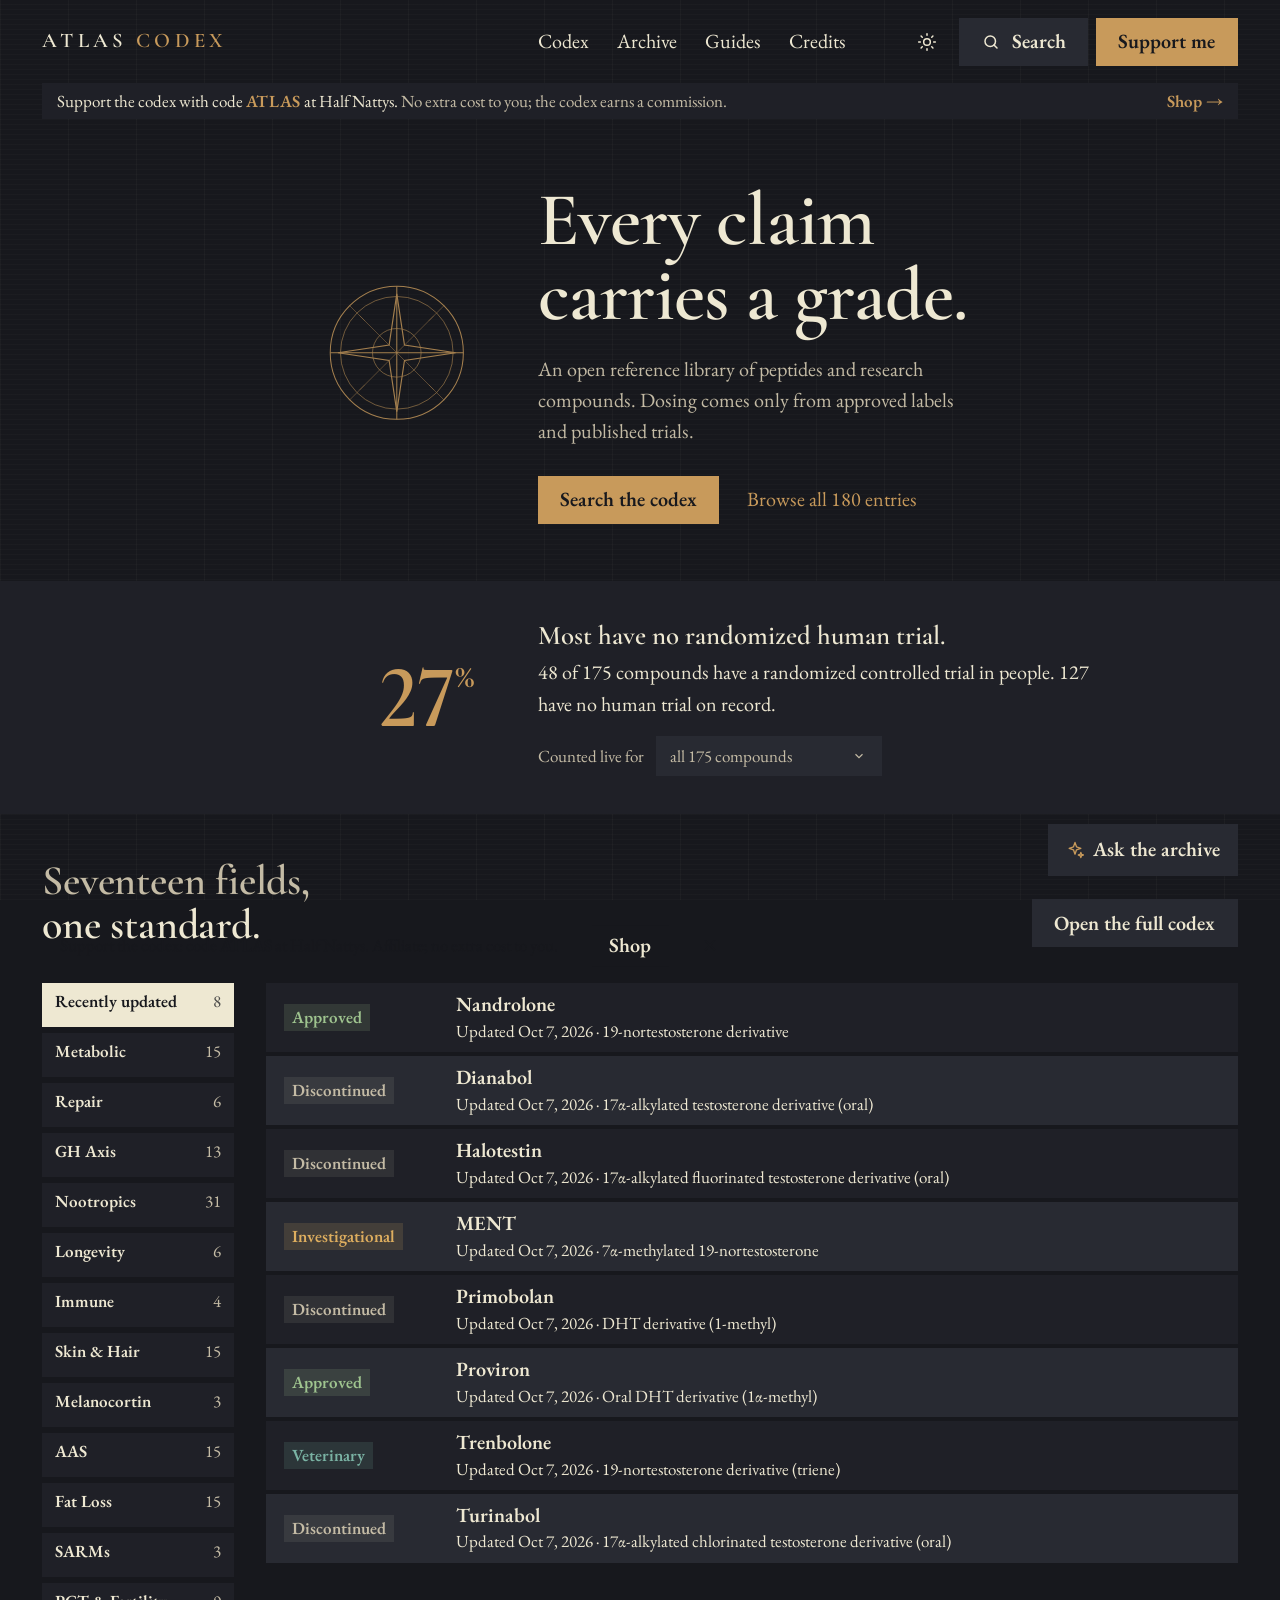
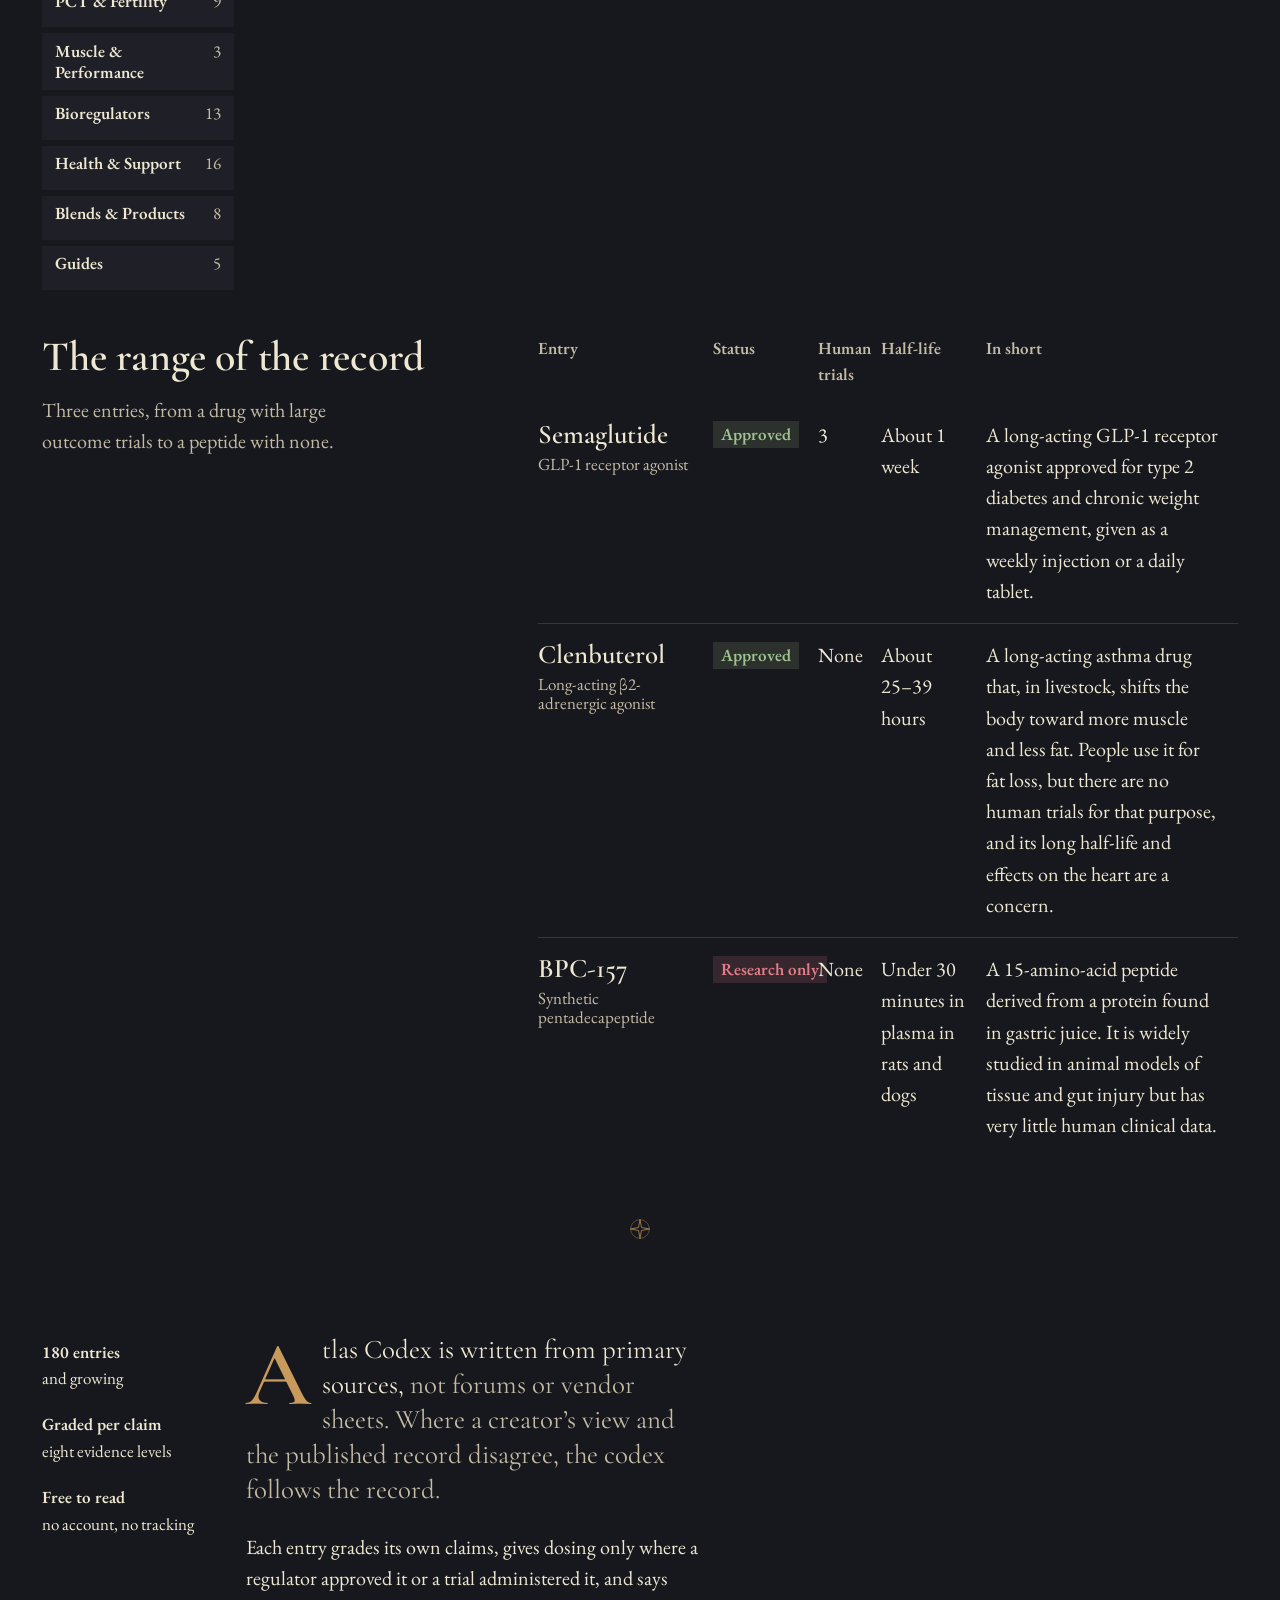
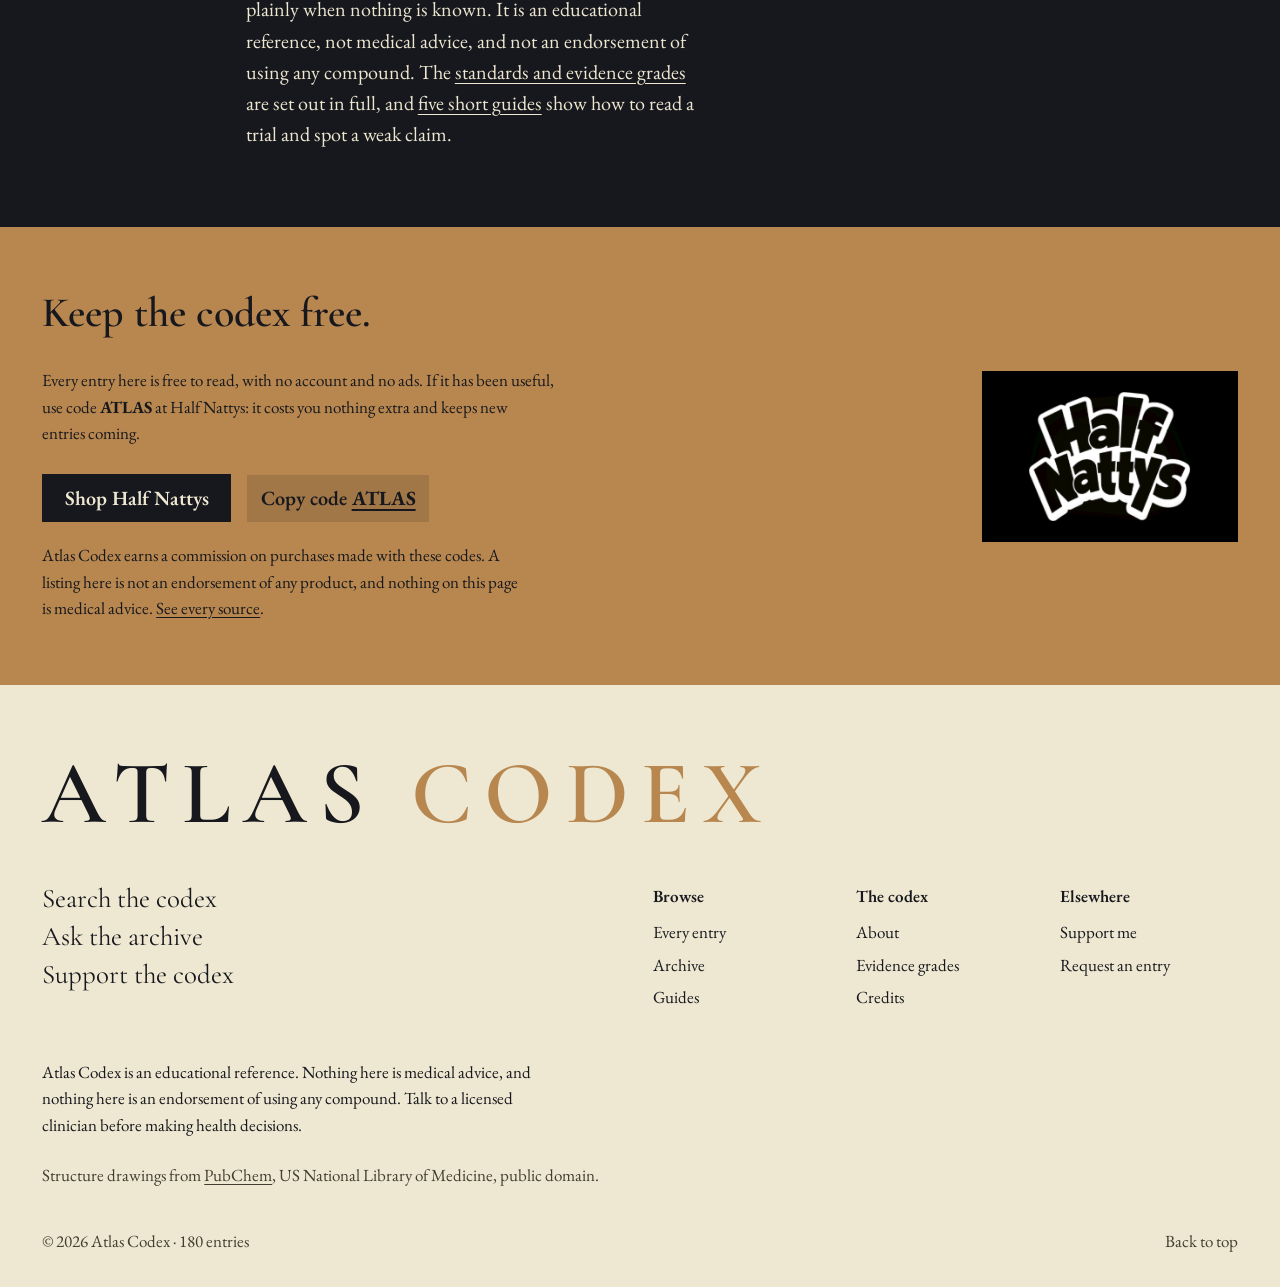
==== index.html @ 0e889ce2 "Lead readers to the affiliate source on every page; tidy the home top - Rising support bar on every " ====
<!doctype html>
<html lang="en" data-theme="dark">
<head>
  <meta charset="utf-8">
  <meta name="viewport" content="width=device-width, initial-scale=1">
  <title>Atlas Codex</title>
  <meta name="description" content="Atlas Codex: an open reference library of peptides and research compounds, every claim graded by its evidence.">
  <link rel="icon" href="favicon.svg" type="image/svg+xml">
  <script>document.documentElement.classList.add('js')</script>
  <link rel="preconnect" href="https://fonts.googleapis.com">
  <link rel="preconnect" href="https://fonts.gstatic.com" crossorigin>
  <link href="https://fonts.googleapis.com/css2?family=Cormorant+Garamond:wght@500;600;700&family=EB+Garamond:ital,wght@0,400;0,500;0,600;1,400&display=swap" rel="stylesheet">
  <link rel="stylesheet" href="css/style.css">
  <script src="js/data.js"></script>
  <script src="js/entries-aas.js"></script>
  <script src="js/entries-noots.js"></script>
  <script src="js/entries-metabolic.js"></script>
  <script src="js/entries-fatloss.js"></script>
  <script src="js/builder.js"></script>
  <script src="js/entries-faq-1.js"></script>
  <script src="js/entries-faq-2.js"></script>
  <script src="js/entries-products.js"></script>
  <script src="js/entries-guides.js"></script>
  <script src="js/pk.js"></script>
  <script src="js/dosing.js"></script>
  <script src="js/monitoring.js"></script>
  <script src="js/buy.js"></script>
  <script src="js/app.js"></script>
</head>
<body data-page="home">
  <header id="site-header"></header>
  <main>
    <section class="wrap spread hero">
      <div class="side" aria-hidden="true">
        <svg class="rose" viewBox="0 0 120 120" fill="none" stroke="currentColor" aria-hidden="true">
          <circle cx="60" cy="60" r="52" stroke-width=".8"/><circle cx="60" cy="60" r="44" stroke-width=".5"/><circle cx="60" cy="60" r="19" stroke-width=".5"/>
          <path d="M60 8v104M8 60h104" stroke-width=".8"/><path d="M23 23l74 74M97 23l-74 74" stroke-width=".5" opacity=".75"/>
          <path d="M60 14 66 54 106 60 66 66 60 106 54 66 14 60 54 54Z" stroke-width=".9"/>
          <path d="M60 16v6M60 98v6M16 60h6M98 60h6M31 31l4 4M85 85l4 4M89 31l-4 4M35 85l-4 4" stroke-width=".5" opacity=".6"/>
        </svg>
      </div>
      <div class="main">
        <h1 class="display lines">
          <span class="line"><span data-line style="--i:0">Every claim</span></span>
          <span class="line"><span data-line style="--i:1">carries a grade.</span></span>
        </h1>
        <p class="lede" data-rise style="--i:0">An open reference library of peptides and research compounds. Dosing comes only from approved labels and published trials.</p>
        <div class="hero-actions" data-rise style="--i:1">
          <button class="button" id="hero-search" type="button">Search the codex</button>
          <a class="link go" href="codex.html">Browse all <span data-count="entries">180</span> entries</a>
        </div>
      </div>
    </section>

    <!-- The live figure: how many compounds have a randomized human trial, recounted for the chosen field. -->
    <section class="ledger" id="tested" aria-labelledby="tested-title">
      <div class="wrap spread">
        <p class="ledger-num nums" aria-live="polite" data-reveal><span class="v" id="fig-v">27</span><sup>%</sup></p>
        <div data-reveal style="--i:1">
          <h2 id="tested-title">Most have no randomized human trial.</h2>
          <p class="ledger-cap" id="fig-cap">48 of 175 compounds have a randomized controlled trial in people. 127 have no human trial on record.</p>
          <label class="ledger-pick">Counted live for
            <span class="select"><select class="field" id="picker" aria-label="Field to count"></select><svg viewBox="0 0 24 24" width="14" height="14" fill="none" stroke="currentColor" stroke-width="2" aria-hidden="true"><path d="m6 9 6 6 6-6"/></svg></span>
          </label>
        </div>
      </div>
    </section>

    <section class="section wrap" id="browse">
      <div class="list-head">
        <h2 class="head" data-reveal><span class="soft" id="field-count">Seventeen fields,</span>one standard.</h2>
        <a class="button quiet" href="codex.html" data-reveal style="--i:1">Open the full codex</a>
      </div>
      <div class="browse">
        <div class="tabs" role="tablist" aria-label="Fields" id="tabs"></div>
        <div class="bands" id="bands" role="tabpanel"></div>
      </div>
    </section>

    <section class="section wrap spread" aria-labelledby="range-title" style="padding-top:0">
      <div class="side"><h2 class="head" id="range-title" data-reveal>The range of the record</h2><p class="muted" data-reveal style="--i:1;margin-top:1rem;max-width:30ch">Three entries, from a drug with large outcome trials to a peptide with none.</p></div>
      <div class="main" data-reveal style="--i:1"><table class="range" id="range"></table></div>
    </section>

    <div class="ornament" aria-hidden="true"><svg viewBox="0 0 24 24" width="22" height="22" fill="none" stroke="currentColor" stroke-width="1"><path d="M12 1.5 13.6 10.4 22.5 12 13.6 13.6 12 22.5 10.4 13.6 1.5 12 10.4 10.4Z"/><circle cx="12" cy="12" r="10.2" stroke-width=".55"/></svg></div>

    <section class="wrap about-block" aria-label="How the codex is written">
      <div class="about-facts" data-reveal>
        <div><b><span data-count="entries">180</span> entries</b>and growing</div>
        <div><b>Graded per claim</b>eight evidence levels</div>
        <div><b>Free to read</b>no account, no tracking</div>
      </div>
      <div class="about-copy" data-reveal style="--i:1">
        <p class="statement"><strong>Atlas Codex is written from primary sources,</strong> not forums or vendor sheets. Where a creator&rsquo;s view and the published record disagree, the codex follows the record.</p>
        <p>Each entry grades its own claims, gives dosing only where a regulator approved it or a trial administered it, and says plainly when nothing is known. It is an educational reference, not medical advice, and not an endorsement of using any compound. The <a class="link-plain" href="about.html">standards and evidence grades</a> are set out in full, and <a class="link-plain" href="codex.html?cat=guides">five short guides</a> show how to read a trial and spot a weak claim.</p>
      </div>
    </section>

    <section aria-label="Support the codex" id="support-band"></section>
  </main>
  <footer id="site-footer"></footer>
</body>
</html>
---- css/style.css ----
/* Atlas Codex: "The printed annual", set in the house faces.
   A two-colour print job on screen: ink ground, parchment ink, antique gold for the one action.
   Everything hangs from one vertical line at 42% of the viewport: headings start on it, text hangs
   from it, and the zone to its left carries side notes, figures and filters. Surfaces are separated
   by steps of tone, never by lines; whole sections change field colour like a printed spread.
   Colours come from the brand mark (ink #17181d, parchment #eee8d2, gold #b8874f). */

:root, :root[data-theme="dark"] {
  --bg: #17181d;
  --surface: #1f2027;
  --surface-2: #282a32;
  --ink: #eee8d2;
  --muted: #c4bba5;
  --accent: #c89a5b;
  --accent-ink: #17181d;
  --accent-hover: #d8ad72;

  /* the inverse field: a parchment page inside the ink book */
  --paper: #eee8d2;
  --paper-2: #e3dbc3;
  --paper-ink: #17181d;
  --paper-muted: #443e31;

  /* the second print colour */
  --gilt: #b8874f;
  --gilt-ink: #17181d;

  /* evidence and risk: meaning only, never decoration */
  --good: #9fc48f;
  --obs: #7ab3a4;
  --weak: #deae5f;
  --bad: #e27e8a;
  --tint: 15%;

  --table-line: rgba(238, 232, 210, .14);
  --hatch: rgba(238, 232, 210, .02);
  --chain: rgba(238, 232, 210, .032);
  color-scheme: dark;
}
:root[data-theme="light"] {
  --bg: #f3eee1;
  --surface: #e9e2cf;
  --surface-2: #ddd5be;
  --ink: #17181d;
  --muted: #555043;
  --accent: #7d571c;
  --accent-ink: #f8f4e9;
  --accent-hover: #6a4914;
  --paper: #17181d;
  --paper-2: #22242b;
  --paper-ink: #eee8d2;
  --paper-muted: #b3aa94;
  --gilt: #b8874f;
  --gilt-ink: #17181d;
  --good: #3d5f28;
  --obs: #285f51;
  --weak: #74500f;
  --bad: #9c2638;
  --tint: 13%;
  --table-line: rgba(23, 24, 29, .16);
  --hatch: rgba(29, 31, 37, .026);
  --chain: rgba(29, 31, 37, .045);
  color-scheme: light;
}

:root {
  --font-display: "Cormorant Garamond", "EB Garamond", Georgia, serif;
  --font-text: "EB Garamond", Georgia, "Times New Roman", serif;

  --step-small: 1.0625rem;
  --step-body: clamp(1.125rem, 1.06rem + 0.25vw, 1.3125rem);
  --step-lead: clamp(1.375rem, 1.2rem + 0.6vw, 1.75rem);
  --step-head: clamp(1.875rem, 1.35rem + 1.6vw, 2.625rem);
  --step-display: clamp(2.875rem, 1.2rem + 4.4vw, 5rem);

  --margin: clamp(1.25rem, 3.3vw, 3rem);
  --gutter: clamp(1rem, 2vw, 2rem);
  --section: clamp(4rem, 7vw, 7rem);
  --axis: calc(42vw - var(--margin));
  --radius: 0px;

  --ease-out: cubic-bezier(0.22, 1, 0.36, 1);
  --ease-in-out: cubic-bezier(0.76, 0, 0.24, 1);
  --ease-soft: cubic-bezier(0.33, 1, 0.68, 1);
  --t-press: 140ms;
  --t-hover: 180ms;
}

/* ---------- reset ---------- */
*, *::before, *::after { box-sizing: border-box; }
html { -webkit-text-size-adjust: 100%; text-size-adjust: 100%; scrollbar-color: var(--surface-2) var(--bg); }
body {
  margin: 0; background: var(--bg); color: var(--ink);
  font-family: var(--font-text); font-size: var(--step-body); line-height: 1.55;
  background-image:
    repeating-linear-gradient(0deg, var(--hatch) 0 1px, transparent 1px 5px),
    repeating-linear-gradient(90deg, var(--chain) 0 1px, transparent 1px 68px);
  background-attachment: fixed;
  font-kerning: normal; -webkit-font-smoothing: antialiased; text-rendering: optimizeLegibility;
  overflow-x: hidden;
}
h1, h2, h3, h4, p, figure, blockquote, ul, ol, dl, dd { margin: 0; }
ul[class], ol[class] { padding: 0; list-style: none; }
img, video, svg { display: block; max-width: 100%; }
button, input, select, textarea { font: inherit; color: inherit; }
button { background: none; border: 0; padding: 0; cursor: pointer; }
a { color: inherit; }
:target { scroll-margin-top: 6rem; }
::selection { background: var(--accent); color: var(--accent-ink); }
:focus-visible { outline: 2px solid var(--accent); outline-offset: 3px; }
input, textarea { caret-color: var(--accent); }
[hidden] { display: none !important; }
.sr-only { position: absolute; width: 1px; height: 1px; overflow: hidden; clip-path: inset(50%); white-space: nowrap; }

/* ---------- type ---------- */
h1, h2, h3 { font-family: var(--font-display); font-weight: 600; text-wrap: balance; hyphens: none; }
.display { font-size: var(--step-display); line-height: 1; letter-spacing: -0.01em; }
.head { font-size: var(--step-head); line-height: 1.05; letter-spacing: -0.005em; }
.lead { font-size: var(--step-lead); line-height: 1.38; }
.small { font-size: var(--step-small); line-height: 1.45; }
.muted { color: var(--muted); }
.nums { font-variant-numeric: tabular-nums lining-nums; }
p { max-width: 64ch; text-wrap: pretty; }
p + p { margin-top: 0.85em; }
.only-wide { display: none; }
@media (min-width: 48em) { .only-wide { display: inline; } }

/* ---------- the axis ---------- */
.wrap { padding-inline: var(--margin); }
.spread { display: grid; grid-template-columns: var(--axis) minmax(0, 1fr); }
.spread > .side { padding-right: var(--gutter); }
.spread > .main { min-width: 0; }
.on-axis { padding-left: var(--axis); }
@media (max-width: 56rem) {
  :root { --axis: 0px; }
  .spread { grid-template-columns: minmax(0, 1fr); }
  .spread > .side { padding-right: 0; }
}

/* ---------- controls ---------- */
.button {
  display: inline-flex; align-items: center; justify-content: center; gap: .6em;
  min-height: 3rem; padding: 0 1.4rem; border-radius: var(--radius);
  background: var(--accent); color: var(--accent-ink); text-decoration: none; white-space: nowrap;
  font-size: var(--step-body); font-weight: 600;
  transition: transform var(--t-press) var(--ease-out), background-color var(--t-hover) ease;
}
.button:active { transform: scale(0.97); }
.button.quiet { background: var(--surface-2); color: var(--ink); }
.link {
  color: inherit; text-decoration: underline; text-decoration-color: transparent;
  text-underline-offset: 0.22em; text-decoration-thickness: 0.07em;
  transition: text-decoration-color var(--t-hover) ease, color var(--t-hover) ease;
}
.link-plain { text-decoration: underline; text-underline-offset: 0.2em; text-decoration-thickness: 0.07em; }
.go { color: var(--accent); }
@media (hover: hover) and (pointer: fine) {
  .button:hover { background: var(--accent-hover); }
  .button.quiet:hover { background: var(--surface); }
  .link:hover { text-decoration-color: currentColor; }
}
.field {
  width: 100%; min-height: 3rem; padding: 0.7rem 0.9rem; border: 0; border-radius: var(--radius);
  background: var(--surface); font-size: max(1rem, var(--step-body));
}
.field::placeholder { color: var(--muted); opacity: 1; }
.select { position: relative; display: block; }
.select select.field { appearance: none; padding-right: 2.6rem; cursor: pointer; }
.select svg { position: absolute; right: .95rem; top: 50%; transform: translateY(-50%); pointer-events: none; color: var(--muted); }
.icon-btn { display: inline-grid; place-items: center; width: 3rem; height: 3rem; color: var(--ink); transition: background-color var(--t-hover) ease, transform var(--t-press) var(--ease-out); }
.icon-btn:active { transform: scale(0.94); }
@media (hover: hover) and (pointer: fine) { .icon-btn:hover { background: var(--surface); } }

/* ---------- header: wordmark, links on the axis, one action ---------- */
.top { display: grid; grid-template-columns: var(--axis) minmax(0, 1fr) auto; align-items: center; padding: 1.1rem var(--margin); position: relative; z-index: 20; }
.wordmark { font-family: var(--font-display); font-weight: 600; font-size: 1.3rem; letter-spacing: .2em; text-transform: uppercase; text-decoration: none; white-space: nowrap; }
.wordmark span { color: var(--accent); }
.top-nav { display: flex; flex-wrap: wrap; gap: .4rem 1.75rem; }
.top-nav a { text-decoration: none; padding: .35rem 0; }
.top-nav a[aria-current="page"] { color: var(--accent); }
.top-tools { display: flex; align-items: center; gap: .5rem; }
.menu-btn { display: none; min-height: 3rem; padding: 0 .75rem; font-weight: 600; }
@media (max-width: 56rem) {
  .top { grid-template-columns: 1fr auto; padding: 1rem var(--margin); }
  .top-nav { display: none; grid-column: 1 / -1; flex-direction: column; gap: 0; padding: 1rem 0 .5rem; }
  .top-nav a { font-family: var(--font-display); font-weight: 600; font-size: var(--step-lead); line-height: 1.2; padding: .3rem 0; }
  .top.open .top-nav { display: flex; }
  .menu-btn { display: inline-flex; align-items: center; }
  .top-tools { grid-column: 2; grid-row: 1; }
  .top-tools .button { padding: 0 1rem; }
}
@media (max-width: 30rem) {
  .top-tools { gap: .25rem; }
  .top-tools .button span.wide { display: none; }
  .top-tools .button { padding: 0 .8rem; }
  .top-tools #search-open { width: 3rem; padding: 0; }
  .top-tools #theme-toggle { display: none; }
  .menu-btn { padding: 0 .5rem; }
  .wordmark { font-size: var(--step-small); letter-spacing: .12em; }
}
.nav-theme { display: none; text-align: left; }
@media (max-width: 30rem) { .top.open .nav-theme { display: block; font-family: var(--font-display); font-weight: 600; font-size: var(--step-lead); padding: .3rem 0; } }

/* ---------- support notice: one slim line under the header ---------- */
.notice { display: flex; align-items: center; justify-content: space-between; gap: 1rem; margin: 0 var(--margin); padding: .4rem .9rem; background: var(--surface); font-size: var(--step-small); line-height: 1.35; }
.notice b { color: var(--accent); font-weight: 600; letter-spacing: .04em; }
.notice .go { font-weight: 600; white-space: nowrap; }
.notice .muted { color: var(--muted); }
.notice .short { display: none; }
@media (max-width: 40rem) { .notice .long { display: none; } .notice .short { display: inline; } }

/* ---------- headings that rise from their baselines ---------- */
.lines .line { display: block; overflow: hidden; padding-bottom: 0.1em; margin-bottom: -0.1em; }
.lines [data-line] { display: block; }

/* ---------- home: hero, one text column on the axis with the compass beside it ---------- */
.hero { padding-top: clamp(2.5rem, 5vw, 4rem); padding-bottom: clamp(2.5rem, 4.5vw, 3.75rem); align-items: center; }
.hero .side { display: flex; justify-content: flex-end; padding-right: clamp(2rem, 5vw, 5rem); }
.rose { width: clamp(8rem, 12vw, 11rem); height: auto; color: var(--accent); opacity: .8; }
@media (prefers-reduced-motion: no-preference) { .rose { animation: rose-turn 90s linear infinite; } }
@keyframes rose-turn { to { transform: rotate(360deg); } }
.hero .lede { margin-top: 1.25rem; max-width: 44ch; font-size: var(--step-body); color: var(--muted); }
.hero-actions { display: flex; flex-wrap: wrap; align-items: center; gap: 1rem 1.75rem; margin-top: 1.75rem; }
@media (max-width: 56rem) {
  .hero .side { display: none; }
  .hero .display { font-size: 10.6vw; }
}

/* ---------- home: the live figure, as one compact ledger line ---------- */
.ledger { background: var(--surface); }
.ledger .spread { align-items: center; padding-block: clamp(1.75rem, 3vw, 2.5rem); }
.ledger-num { display: flex; justify-content: flex-end; align-items: flex-start; padding-right: clamp(2rem, 5vw, 5rem); font-family: var(--font-display); font-weight: 600; font-size: clamp(4rem, 2rem + 4.5vw, 6.5rem); line-height: .85; letter-spacing: -0.02em; color: var(--accent); font-variant-numeric: lining-nums; }
.ledger-num sup { font-size: .38em; line-height: 1; margin-left: .05em; }
.ledger h2 { font-size: var(--step-lead); line-height: 1.2; }
.ledger-cap { margin-top: .35rem; max-width: 56ch; }
.ledger-pick { display: flex; flex-wrap: wrap; align-items: center; gap: .5rem .75rem; margin-top: 1rem; color: var(--muted); font-size: var(--step-small); }
.ledger-pick .select { display: inline-block; }
.ledger-pick select.field { width: auto; min-height: 2.5rem; padding-block: .3rem; background: var(--surface-2); font-size: var(--step-small); }
@media (max-width: 56rem) {
  .ledger .spread { grid-template-columns: auto minmax(0, 1fr); column-gap: 1.25rem; align-items: start; }
  .ledger-num { justify-content: flex-start; padding-right: 0; font-size: 3.75rem; }
}

/* ---------- banded list (home browse + codex + archive) ---------- */
.section { padding-block: calc(var(--section) / 2); }
.list-head { display: flex; flex-wrap: wrap; justify-content: space-between; align-items: end; gap: 1.5rem; margin-bottom: 2.25rem; }
.list-head h2 .soft { color: var(--muted); display: block; }
.browse { display: grid; grid-template-columns: 12rem minmax(0, 1fr); gap: 2rem; align-items: start; }
.tabs { display: flex; flex-direction: column; gap: 6px; position: sticky; top: 1rem; }
.tab {
  display: flex; justify-content: space-between; align-items: baseline; gap: .5rem; width: 100%;
  min-height: 2.75rem; padding: .45rem .8rem; text-align: left; background: var(--surface);
  font-size: var(--step-small); line-height: 1.25;
  transition: background-color var(--t-hover) ease, transform var(--t-press) var(--ease-out);
}
.tab b { font-weight: 600; font-size: var(--step-small); }
.tab .n { color: var(--muted); }
.tab:active { transform: scale(0.98); }
.tab[aria-selected="true"] { background: var(--ink); color: var(--bg); }
.tab[aria-selected="true"] .n { color: inherit; opacity: .75; }
@media (hover: hover) and (pointer: fine) { .tab:hover:not([aria-selected="true"]) { background: var(--surface-2); } }

.bands { display: flex; flex-direction: column; gap: 4px; }
.band {
  display: grid; grid-template-columns: 9.5rem minmax(0, 1fr); gap: 1.25rem; align-items: center;
  min-height: 3.75rem; padding: .55rem 1.1rem; text-decoration: none; background: var(--surface);
  transition: background-color var(--t-hover) ease;
}
.band:nth-child(even) { background: var(--surface-2); }
.band-name { display: block; font-weight: 600; font-size: var(--step-body); line-height: 1.25; }
.band-note { display: block; color: var(--ink); font-size: var(--step-small); line-height: 1.4; margin-top: .15rem; }
.band-thumb { width: 3.25rem; height: 3.25rem; background: #eee8d2; overflow: hidden; }
.band-thumb img { width: 100%; height: 100%; object-fit: contain; mix-blend-mode: multiply; filter: brightness(1.045); }
.band-thumb.empty { background: transparent; }
@media (hover: hover) and (pointer: fine) {
  .band:hover { background: color-mix(in srgb, var(--accent) 16%, var(--surface)); }
  .band:hover .band-name { color: var(--ink); }
}
@media (max-width: 56rem) {
  .browse { grid-template-columns: minmax(0, 1fr); gap: 1.25rem; }
  .tabs { flex-direction: row; flex-wrap: wrap; position: static; }
  .tab { flex: 0 0 auto; width: auto; min-height: 2.75rem; }
  .band { grid-template-columns: minmax(0, 1fr); padding: 1rem; gap: .5rem; min-height: 0; }
  .band .st { grid-row: 2; justify-self: start; }
  .band-text { grid-row: 1; }
  .band-thumb { display: none; }
}

/* ---------- evidence grades and status, set as words on a tint ---------- */
.ev, .st {
  display: inline-block; vertical-align: .08em; padding: .12rem .5rem; border-radius: var(--radius);
  font-family: var(--font-text); font-size: var(--step-small); font-weight: 600; line-height: 1.35; white-space: nowrap;
  color: var(--muted); background: var(--surface-2);
}
.st { justify-self: start; }
.t-good { color: var(--good); background: color-mix(in srgb, var(--good) var(--tint), transparent); }
.t-obs { color: var(--obs); background: color-mix(in srgb, var(--obs) var(--tint), transparent); }
.t-weak { color: var(--weak); background: color-mix(in srgb, var(--weak) var(--tint), transparent); }
.t-bad { color: var(--bad); background: color-mix(in srgb, var(--bad) var(--tint), transparent); }
.t-solid-bad { color: var(--bg); background: var(--bad); }
.t-plain { color: var(--muted); background: color-mix(in srgb, var(--ink) 8%, transparent); }

/* ---------- home: the range of the record, as one table ---------- */
.range { width: 100%; border-collapse: collapse; table-layout: fixed; }
.range thead th:nth-child(1) { width: 25%; }
.range thead th:nth-child(2) { width: 15%; }
.range thead th:nth-child(3) { width: 9%; }
.range thead th:nth-child(4) { width: 15%; }
.range caption { text-align: left; }
.range th, .range td { text-align: left; vertical-align: top; padding: 1rem 1.25rem 1rem 0; border-bottom: 1px solid var(--table-line); }
.range thead th { font-family: var(--font-text); font-weight: 600; font-size: var(--step-small); color: var(--muted); padding-top: 0; }
.range tbody th { font-family: var(--font-display); font-weight: 600; font-size: var(--step-lead); line-height: 1.1; }
.range tbody th a { text-decoration: none; }
.range tbody th small { display: block; margin-top: .35rem; font-family: var(--font-text); font-weight: 400; font-size: var(--step-small); }
.range td[data-label="Status"], .range td[data-label="Human trials"] { white-space: nowrap; }

.range tr:last-child th, .range tr:last-child td { border-bottom: 0; }
@media (max-width: 56rem) {
  .range { table-layout: auto; }
  .range thead { display: none; }
  .range tr { display: grid; grid-template-columns: 1fr 1fr; gap: .4rem 1rem; padding: 1.25rem 0; border-bottom: 1px solid var(--table-line); }
  .range th, .range td { border: 0; padding: 0; }
  .range tbody th, .range td.sum { grid-column: 1 / -1; }
  .range td, .range td.sum { white-space: normal; width: auto; min-width: 0; max-width: none; }
  .range td[data-label]::before { content: attr(data-label); display: block; color: var(--muted); font-size: var(--step-small); }
}

/* ---------- home: a paragraph with a square picture for its drop cap ---------- */
.about-block { padding-block: clamp(3.5rem, 6vw, 5.5rem); display: grid; grid-template-columns: repeat(12, minmax(0, 1fr)); column-gap: var(--gutter); }
.about-facts { grid-column: 1 / 3; display: flex; flex-direction: column; gap: 1.25rem; font-size: var(--step-small); padding-top: .35rem; }
.about-facts b { display: block; font-weight: 600; font-size: var(--step-small); }
.about-copy { grid-column: 3 / 13; }
.about-copy p { max-width: 46ch; font-size: var(--step-body); }
.about-copy p.statement { max-width: 34ch; font-family: var(--font-display); font-size: var(--step-lead); line-height: 1.3; color: var(--muted); }
.about-copy p.statement + p { margin-top: 1.5rem; }
.about-copy p strong { color: var(--ink); font-weight: 400; }
.about-copy::after { content: ""; display: block; clear: both; }
.about-copy p a { color: var(--ink); }
.about-copy p.statement::first-letter { float: left; font-family: var(--font-display); font-weight: 600; font-size: 3.4em; line-height: .78; color: var(--accent); padding: .08em .12em 0 0; }
@media (max-width: 56rem) {
  .about-block { grid-template-columns: minmax(0, 1fr); }
  .about-copy, .about-facts { grid-column: 1; }
  .about-facts { order: 2; flex-direction: row; flex-wrap: wrap; gap: 6px; margin-top: 2rem; padding: 0; }
  .about-facts > div { background: var(--surface); padding: .7rem .9rem; flex: 1 1 8rem; }
}

/* ---------- home: three pictures, then a field ---------- */
.gilt-band { background: var(--gilt); color: var(--gilt-ink); padding: clamp(3rem, 5vw, 4.5rem) var(--margin); display: grid; grid-template-columns: repeat(12, minmax(0, 1fr)); column-gap: var(--gutter); position: relative; }
.gilt-copy { grid-column: 1 / 8; }
.gilt-copy .statement { font-family: var(--font-display); font-size: var(--step-lead); line-height: 1.32; max-width: 26ch; }
.gilt-copy .statement a { text-decoration: underline; text-decoration-thickness: 4px; text-underline-offset: 6px; transition: text-decoration-color var(--t-hover) ease; }
.gilt-copy .small-lines { margin-top: 2rem; font-size: var(--step-small); }
.gilt-copy .small-lines a { text-underline-offset: .2em; }
@media (hover: hover) and (pointer: fine) { .gilt-copy .statement a:hover { text-decoration-color: color-mix(in srgb, var(--gilt-ink) 55%, transparent); } }
.gilt-copy .statement.big { font-size: var(--step-head); line-height: 1.05; font-weight: 600; max-width: 18ch; }
.gilt-actions { display: flex; flex-wrap: wrap; align-items: center; gap: .75rem 1rem; margin-top: 1.75rem; }
.button.ink { background: var(--gilt-ink); color: #eee8d2; }
.code-btn.on-gilt { background: color-mix(in srgb, var(--gilt-ink) 14%, transparent); color: var(--gilt-ink); }
.code-btn.on-gilt b { color: var(--gilt-ink); text-decoration: underline; text-underline-offset: .18em; }
.gilt-copy .fine { margin-top: 1.25rem; font-size: var(--step-small); max-width: 60ch; }
.gilt-copy .fine a { text-underline-offset: .18em; }
.gilt-logo { grid-column: 9 / 13; align-self: center; justify-self: end; width: min(16rem, 100%); aspect-ratio: 3 / 2; background: #000; display: block; overflow: hidden; transition: transform var(--t-press) var(--ease-out); }
.gilt-logo img { width: 100%; height: 100%; object-fit: contain; }
.gilt-logo:active { transform: scale(.98); }
@media (hover: hover) and (pointer: fine) { .button.ink:hover { background: #2a2c34; } }
@media (max-width: 56rem) {
  .strip { grid-template-columns: 1fr 1fr; }
  .strip figure:first-child { grid-column: 1 / -1; height: auto; aspect-ratio: 4 / 3; }
  .strip figure { height: auto; aspect-ratio: 1; min-height: 0; }
  .gilt-band { grid-template-columns: minmax(0, 1fr); }
  .gilt-copy { grid-column: 1; }
  .gilt-logo { grid-column: 1; grid-row: 1; justify-self: start; width: 10rem; margin-bottom: 1.75rem; }
}

/* ---------- footer: the name first ---------- */
.foot { background: var(--paper); color: var(--paper-ink); padding: clamp(2.5rem, 5vw, 4rem) var(--margin) 2rem; overflow: hidden; }
.foot .muted { color: var(--paper-muted); }
.foot-name { font-family: var(--font-display); font-weight: 600; font-size: clamp(2.25rem, 7vw, 6.5rem); line-height: 1; letter-spacing: .14em; text-transform: uppercase; white-space: nowrap; }
.foot-name span { color: var(--gilt); }
.foot-row { display: grid; grid-template-columns: repeat(12, minmax(0, 1fr)); column-gap: var(--gutter); margin-top: 2.75rem; }
.foot-places { grid-column: 1 / 6; display: flex; flex-direction: column; gap: .35rem; }
.foot-places a, .foot-places button { font-family: var(--font-display); font-size: var(--step-lead); line-height: 1.2; text-align: left; color: var(--paper-ink); }
.foot-cols { grid-column: 7 / 13; display: grid; grid-template-columns: repeat(3, minmax(0, 1fr)); gap: var(--gutter); font-size: var(--step-small); }
.foot-cols h3 { font-family: var(--font-text); font-weight: 600; font-size: var(--step-small); margin-bottom: .6rem; }
.foot-cols ul { display: flex; flex-direction: column; gap: .4rem; }
.foot-disclaimer { margin-top: 3rem; max-width: 62ch; font-size: var(--step-small); }
.foot-credits { margin-top: 1.5rem; font-size: var(--step-small); max-width: 75ch; }
.foot-credits a { text-underline-offset: .18em; }
.foot-legal { display: flex; justify-content: space-between; gap: 1rem; flex-wrap: wrap; margin-top: 2.5rem; font-size: var(--step-small); }
@media (max-width: 56rem) {
  .foot-row { grid-template-columns: minmax(0, 1fr); gap: 3rem; }
  .foot-places, .foot-cols { grid-column: 1; }
  .foot-cols { grid-template-columns: 1fr 1fr; }
}

/* ---------- inner pages: title on the axis ---------- */
.page-title { padding-top: clamp(2rem, 6vw, 5rem); padding-bottom: clamp(2.5rem, 5vw, 4rem); align-items: end; }
.page-title .side p { color: var(--muted); max-width: 32ch; }
.page-title h1 { font-size: var(--step-display); line-height: 1; letter-spacing: -0.01em; }
@media (max-width: 56rem) {
  .page-title .side { order: 2; margin-top: 1rem; }
  .page-title h1 { font-size: clamp(2.5rem, 11vw, 4rem); }
}

/* codex and archive */
.filters { display: flex; flex-direction: column; gap: 6px; position: sticky; top: 1rem; }
.filters .count { margin-top: .75rem; color: var(--muted); font-size: var(--step-small); }
.cat-row { display: flex; flex-wrap: wrap; gap: 6px; margin-bottom: 2rem; }
.cat-row .tab { width: auto; min-height: 2.6rem; }
.empty-state { padding: 3rem 0; color: var(--muted); }
.month-block + .month-block { margin-top: 3.5rem; }
.month-h { font-size: var(--step-lead); line-height: 1.2; margin-bottom: 1rem; display: flex; align-items: baseline; gap: .75rem; flex-wrap: wrap; }
.month-h span { color: var(--muted); font-family: var(--font-text); font-size: var(--step-small); }
.month-block .band { grid-template-columns: 8.5rem minmax(0, 1fr) auto; }
.month-block time { color: var(--muted); font-size: var(--step-small); }
@media (max-width: 56rem) {
  .filters { position: static; margin-bottom: 1.5rem; }
  .month-block .band { grid-template-columns: minmax(0, 1fr) auto; }
  .month-block .band time { grid-column: 1; grid-row: 2; }
  .month-block .band .band-text { grid-column: 1; grid-row: 1; }
  .month-block .band .st { grid-column: 2; grid-row: 1 / 3; align-self: center; }
}

/* ---------- entry ---------- */
.entry-top { padding-top: clamp(1.5rem, 4vw, 3rem); }
.back { color: var(--muted); text-decoration: none; font-size: var(--step-small); }
.back:hover { color: var(--ink); }
.entry-head { padding-top: 1.5rem; padding-bottom: clamp(2rem, 4vw, 3.5rem); }
.entry-head h1 { font-size: var(--step-display); line-height: 1; letter-spacing: -0.01em; overflow-wrap: anywhere; }
.entry-side { display: flex; flex-direction: column; gap: 1.25rem; align-items: flex-start; }
.plate-card { width: min(100%, 17rem); aspect-ratio: 1; background: #eee8d2; overflow: hidden; }
.plate-card img { width: 100%; height: 100%; object-fit: contain; padding: 6%; mix-blend-mode: multiply; filter: brightness(1.045); }
.meta-list { display: flex; flex-direction: column; gap: .35rem; font-size: var(--step-small); color: var(--muted); }
.meta-list a { color: var(--ink); }
.entry-intro { margin-top: 2rem; display: flex; flex-direction: column; gap: 1.5rem; }
.entry-intro h2 { font-family: var(--font-text); font-weight: 600; font-size: var(--step-small); color: var(--muted); }
.entry-intro p { font-size: clamp(1.25rem, 1.12rem + 0.4vw, 1.5rem); line-height: 1.5; max-width: 54ch; }
.entry-intro > div:first-child p::first-letter { float: left; font-family: var(--font-display); font-weight: 600; font-size: 3.2em; line-height: .8; color: var(--accent); padding: .06em .1em 0 0; }
.entry-intro div + div p { font-size: var(--step-body); line-height: 1.55; max-width: 60ch; }
.entry-intro .first::first-letter { font-family: var(--font-display); color: var(--accent); }
.entry-sec { padding-block: clamp(1.75rem, 3.5vw, 3rem); }
.entry-sec > .side h2 { font-size: var(--step-lead); line-height: 1.15; letter-spacing: -0.01em; position: sticky; top: 1.25rem; }
.entry-sec > .side .note { color: var(--muted); font-size: var(--step-small); margin-top: .75rem; max-width: 28ch; position: sticky; top: 4rem; }
@media (max-width: 56rem) {
  .entry-side { flex-direction: row; flex-wrap: wrap; align-items: flex-start; margin-top: 1.5rem; }
  .plate-card { width: 9rem; }
  .entry-head h1 { font-size: clamp(2.5rem, 11vw, 4rem); }
  .entry-sec > .side { margin-bottom: 1.25rem; }
  .entry-sec > .side h2, .entry-sec > .side .note { position: static; }
  .entry-head .main { order: -1; }
}
.sheet { background: var(--surface); padding: clamp(1.25rem, 2.2vw, 2rem); }
.sheet + .sheet { margin-top: 4px; }
.sheet p { max-width: 62ch; }
.sheet .soft, .soft { color: var(--muted); }
.refs-line { margin-top: 1rem; color: var(--muted); font-size: var(--step-small); }
.refs-line a { color: var(--ink); }

/* buy */
.buy { display: flex; flex-direction: column; gap: 6px; width: 100%; }
.buy-title { font-size: var(--step-small); color: var(--muted); }
.buy-title b { color: var(--ink); font-weight: 600; }
.buy-btn { display: flex; align-items: center; gap: .75rem; padding: .55rem .8rem .55rem .55rem; background: var(--surface-2); text-decoration: none; font-weight: 600; transition: background-color var(--t-hover) ease, transform var(--t-press) var(--ease-out); }
.buy-btn:active { transform: scale(0.98); }
.buy-logo { flex: 0 0 2.25rem; height: 2.25rem; display: grid; place-items: center; overflow: hidden; background: var(--surface); font-size: .8rem; }
.buy-logo img { width: 100%; height: 100%; object-fit: contain; }
.buy-none { font-size: var(--step-small); color: var(--muted); }
.buy-support { display: flex; flex-direction: column; gap: .2rem; padding: .75rem .9rem; background: color-mix(in srgb, var(--accent) 18%, var(--surface)); text-decoration: none; transition: background-color var(--t-hover) ease, transform var(--t-press) var(--ease-out); }
.buy-support strong { font-weight: 600; }
.buy-support span { font-size: var(--step-small); color: var(--muted); }
.buy-support span b { color: var(--accent); }
.buy-support:active { transform: scale(.98); }
@media (hover: hover) and (pointer: fine) { .buy-support:hover { background: color-mix(in srgb, var(--accent) 28%, var(--surface)); } }

/* the support band that closes every entry */
.support-sheet { display: grid; grid-template-columns: minmax(0, 1fr) auto; gap: 1rem 2rem; align-items: center; background: var(--gilt); color: var(--gilt-ink); padding: clamp(1.25rem, 2.5vw, 2rem); }
.support-sheet h3 { font-size: var(--step-lead); line-height: 1.15; }
.support-sheet p { margin-top: .4rem; font-size: var(--step-small); }
.support-sheet .gilt-actions { margin-top: 0; justify-content: flex-end; }
@media (max-width: 40rem) { .support-sheet { grid-template-columns: minmax(0, 1fr); } .support-sheet .gilt-actions { justify-content: flex-start; } }

/* side-zone support card (codex, archive) */
.side-support { margin-top: 1.5rem; padding: 1.1rem; background: var(--gilt); color: var(--gilt-ink); display: flex; flex-direction: column; gap: .75rem; align-items: flex-start; }
.side-support p { font-size: var(--step-small); line-height: 1.4; }
.side-support .code { text-decoration: underline; text-underline-offset: .18em; }
.side-support .fine { font-size: var(--step-small); opacity: .85; }

/* the one affiliate row inside a banded list */
.band.aff { grid-template-columns: 9.5rem minmax(0, 1fr) auto; background: color-mix(in srgb, var(--gilt) 22%, var(--surface)); }
.band.aff .aff-tag { color: var(--gilt-ink); background: var(--gilt); }
.band.aff .aff-go { color: var(--accent); font-weight: 600; white-space: nowrap; }
@media (hover: hover) and (pointer: fine) { .band.aff:hover { background: color-mix(in srgb, var(--gilt) 34%, var(--surface)); } }
@media (max-width: 56rem) { .band.aff { grid-template-columns: minmax(0, 1fr); } .band.aff .aff-go { grid-row: 3; } }

/* search: the closing shop row */
#search-results .r-aff a { background: color-mix(in srgb, var(--accent) 14%, transparent); }
#search-results .r-aff .r-name { color: var(--accent); }

/* the bar that rises after the first screen */
.sbar { position: fixed; left: var(--margin); right: var(--margin); bottom: 1rem; z-index: 35; display: flex; align-items: center; gap: .75rem 1.25rem; padding: .55rem .6rem .55rem 1.1rem; background: var(--gilt); color: var(--gilt-ink); transform: translateY(calc(100% + 2rem)); visibility: hidden; transition: transform 420ms var(--ease-out), visibility 0s linear 420ms; }
.sbar.show { transform: none; visibility: visible; transition: transform 420ms var(--ease-out), visibility 0s; }
.sbar p { flex: 1; font-size: var(--step-small); line-height: 1.35; }
.sbar .fine { opacity: .8; }
.sbar .button { min-height: 2.6rem; padding: 0 1.1rem; }
.sbar-x { display: grid; place-items: center; width: 2.6rem; height: 2.6rem; color: var(--gilt-ink); transition: background-color var(--t-hover) ease; }
@media (hover: hover) and (pointer: fine) { .sbar-x:hover { background: color-mix(in srgb, var(--gilt-ink) 12%, transparent); } }
body.sbar-on .ask-fab { bottom: calc(1.5rem + 4.25rem); }
body.sbar-on .ask-panel { bottom: calc(5.75rem + 4.25rem); }
@media (max-width: 40rem) { .sbar .fine { display: none; } body.sbar-on .ask-fab { bottom: calc(1rem + 4.25rem); } }
@media (prefers-reduced-motion: reduce) { .sbar, .sbar.show { transition: none; } }

/* the compass mark for a true break */
.ornament { display: flex; justify-content: center; padding-block: 1rem; color: var(--accent); }
.ornament svg { opacity: .8; }
@media (hover: hover) and (pointer: fine) { .buy-btn:hover { background: color-mix(in srgb, var(--accent) 22%, var(--surface-2)); } }

/* profile */
.p-row { display: grid; grid-template-columns: minmax(0, 1fr) auto 3.5rem; gap: 1rem; align-items: center; padding: .85rem 0; }
.p-row + .p-row { margin-top: 0; }
.p-row.neg .p-label { color: var(--bad); }
.p-mine { display: grid; grid-template-columns: minmax(0, 1fr) auto 3.5rem; gap: 1rem; align-items: center; padding: 0 0 .85rem; color: var(--accent); font-size: var(--step-small); }
.p-score { text-align: right; color: var(--muted); font-size: var(--step-small); }
.meter { display: inline-flex; gap: 4px; }
.meter i { width: 14px; height: 14px; background: var(--surface-2); display: block; }
.meter i.on { background: var(--ink); }
.meter.red i.on { background: var(--bad); }
.meter.mine i { background: color-mix(in srgb, var(--accent) 22%, transparent); }
.meter.mine i.on { background: var(--accent); }
.profile.editing .p-mine .meter i { cursor: pointer; width: 20px; height: 20px; }
.rate-bar { display: flex; justify-content: space-between; align-items: center; gap: 1rem; flex-wrap: wrap; margin-top: 4px; }
.rate-bar span { color: var(--muted); }

/* tables (the one place lines belong) */
.table { width: 100%; border-collapse: collapse; font-size: var(--step-small); }
.table th, .table td { text-align: left; vertical-align: top; padding: .75rem .25rem .75rem 0; border-bottom: 1px solid var(--table-line); }
.table th { width: 34%; font-weight: 600; padding-right: 1.25rem; }
.table tr:last-child th, .table tr:last-child td { border-bottom: 0; }
.sheet-head { display: flex; justify-content: space-between; align-items: center; gap: 1rem; margin-bottom: .75rem; }
.sheet-head span:first-child { font-weight: 600; }
.no-dose strong { font-weight: 600; }

/* risk */
.risks { display: flex; flex-direction: column; gap: 4px; }
.risk { display: grid; grid-template-columns: 11rem minmax(0, 1fr) auto; gap: .5rem 1.5rem; align-items: start; background: var(--surface); padding: 1.1rem 1.25rem; }
.risk:nth-child(even) { background: var(--surface-2); }
.risk-top { display: contents; }
.risk .ev { grid-column: 2; justify-self: start; }
.risk > p { grid-column: 2; grid-row: 1; margin: 0; }
.risk .plus { grid-column: 3; grid-row: 1; }
.risk-detail { grid-column: 2 / 4; }
.risk:nth-child(even) .plus { background: var(--surface); }
.risk-sys { font-weight: 600; }
.risk-sys .lv { display: block; font-weight: 400; color: var(--muted); font-size: var(--step-small); }
.risk-sys .lv::before { content: ""; display: inline-block; width: 10px; height: 10px; margin-right: .4rem; vertical-align: 0; background: var(--weak); }
.lv-low .lv::before { background: var(--good); }
.lv-high .lv::before { background: var(--bad); }
.lv-unknown .lv::before { background: var(--muted); }
.risk p { font-size: var(--step-small); }
.plus { width: 2.25rem; height: 2.25rem; flex: none; background: var(--surface-2); font-size: 1.125rem; line-height: 1; transition: background-color var(--t-hover) ease, transform var(--t-press) var(--ease-out); }
.plus:active { transform: scale(0.94); }
.risk-detail { margin-top: 1rem; color: var(--muted); font-size: var(--step-small); }
@media (max-width: 40rem) { .risk { grid-template-columns: minmax(0, 1fr) auto; } .risk-sys { grid-column: 1; grid-row: 1; } .risk > p, .risk .ev, .risk-detail { grid-column: 1 / -1; grid-row: auto; } .risk .plus { grid-column: 2; grid-row: 1; } }

/* monitoring */
.watch { margin-top: 1.25rem; }
.watch h3 { font-family: var(--font-text); font-weight: 600; font-size: var(--step-small); color: var(--weak); margin-bottom: .5rem; }
.watch ul { padding-left: 1.1rem; }
.watch li { margin-bottom: .4rem; font-size: var(--step-small); }
.watch li::marker { color: var(--weak); }

/* activity */
.act { display: grid; grid-template-columns: minmax(0, 1fr) minmax(0, 1fr); gap: 4px; }
.act-list { display: flex; flex-direction: column; gap: 4px; }
.act-item { display: block; width: 100%; text-align: left; background: var(--surface); padding: 1rem 1.15rem; transition: background-color var(--t-hover) ease; }
.act-item.sel { background: color-mix(in srgb, var(--accent) 20%, var(--surface-2)); }
.act-top { display: flex; justify-content: space-between; gap: .75rem; align-items: baseline; font-weight: 600; margin-bottom: .25rem; }
.act-sum { display: block; font-size: var(--step-small); color: var(--muted); }
.act-item.sel .act-sum { color: var(--ink); }
.act-detail { background: var(--surface-2); padding: 1.5rem; align-self: start; position: sticky; top: 1.25rem; }
.act-detail h3 { font-size: var(--step-lead); line-height: 1.15; margin-bottom: .75rem; }
.act-detail p { font-size: var(--step-small); }
@media (hover: hover) and (pointer: fine) { .act-item:hover:not(.sel) { background: color-mix(in srgb, var(--ink) 5%, var(--surface)); } }
@media (max-width: 56rem) { .act { grid-template-columns: minmax(0, 1fr); } .act-detail { position: static; } }

/* trials */
.trial h3 { font-family: var(--font-text); font-weight: 600; font-size: var(--step-body); line-height: 1.3; display: flex; flex-wrap: wrap; gap: .5rem .75rem; align-items: baseline; margin-bottom: .4rem; }
.trial-meta { color: var(--muted); font-size: var(--step-small); margin-bottom: .75rem; }
.trial > p { font-size: var(--step-small); }
.editor-note { margin-top: 1rem; padding: .85rem 1rem; background: color-mix(in srgb, var(--weak) var(--tint), transparent); color: var(--ink); font-size: var(--step-small); }
.editor-note b { color: var(--weak); font-weight: 600; }

/* references */
.refs-list { padding-left: 1.6rem; display: flex; flex-direction: column; gap: .6rem; font-size: var(--step-small); }
.refs-list li { padding-left: .25rem; color: var(--muted); overflow-wrap: anywhere; }
.refs-list li::marker { color: var(--ink); font-variant-numeric: tabular-nums; }
.refs-list li:target { background: color-mix(in srgb, var(--accent) 16%, transparent); color: var(--ink); }
.refs-list a { color: var(--ink); }
.prose p, .prose li { font-size: var(--step-body); }
.prose ul, .prose ol { padding-left: 1.2rem; }
.prose li + li { margin-top: .4rem; }
.updated { color: var(--muted); font-size: var(--step-small); }
.disclaimer { color: var(--muted); font-size: var(--step-small); max-width: 62ch; }

/* ---------- about ---------- */
.about-sec { padding-block: clamp(1.5rem, 3vw, 2.5rem); }
.about-sec h2 { font-size: var(--step-lead); line-height: 1.15; padding-right: var(--gutter); }
.about-sec p, .about-sec li { max-width: 60ch; }
.legend { display: flex; flex-direction: column; gap: 4px; }
.legend li { display: grid; grid-template-columns: 13rem minmax(0, 1fr); gap: 1rem; align-items: baseline; background: var(--surface); padding: .8rem 1rem; font-size: var(--step-small); }
.legend li:nth-child(even) { background: var(--surface-2); }
.legend li > span:first-child { display: flex; flex-wrap: wrap; gap: 6px; }
@media (max-width: 40rem) { .legend li { grid-template-columns: minmax(0, 1fr); gap: .5rem; } }

/* ---------- credits and support: one person or source per spread ---------- */
.person { padding-block: clamp(2rem, 4vw, 3.25rem); }
.person-pic { width: min(100%, 15rem); aspect-ratio: 1; overflow: hidden; background: #17181d; }
.person-pic img { width: 100%; height: 100%; object-fit: cover; }
.person-pic.mono { display: grid; place-items: center; font-family: var(--font-display); font-size: 4rem; color: #17181d; }
.person h2 { font-size: var(--step-head); line-height: 1; letter-spacing: -0.02em; }
.person .handle { color: var(--muted); margin-top: .5rem; font-size: var(--step-small); }
.person .known { font-size: var(--step-lead); line-height: 1.38; margin-top: 1.5rem; max-width: 40ch; }
.person .text { margin-top: 1rem; color: var(--muted); }
.memorial { color: var(--accent); font-weight: 600; }
.chips { display: flex; flex-wrap: wrap; gap: 6px; margin-top: 1.5rem; }
.chip { display: inline-block; padding: .4rem .75rem; background: var(--surface); text-decoration: none; font-size: var(--step-small); transition: background-color var(--t-hover) ease; }
@media (hover: hover) and (pointer: fine) { .chip:hover { background: var(--surface-2); } }
a.chip.go { color: var(--accent); }
.person-actions { display: flex; flex-wrap: wrap; align-items: center; gap: 1rem 1.5rem; margin-top: 2rem; }
.source-logo { width: min(100%, 17rem); aspect-ratio: 3 / 2; display: grid; place-items: center; overflow: hidden; background: var(--surface); position: relative; }
.source-logo img { position: absolute; inset: 0; width: 100%; height: 100%; object-fit: contain; }
.code-btn { background: var(--surface-2); padding: .5rem .85rem; font-weight: 600; transition: background-color var(--t-hover) ease, transform var(--t-press) var(--ease-out); }
.code-btn:active { transform: scale(0.97); }
.code-btn b { color: var(--accent); }
.tag-group { margin-top: 1.5rem; }
.tag-group h3 { font-family: var(--font-text); font-weight: 600; font-size: var(--step-small); }
.tag-group .chips { margin-top: .6rem; }
.page-note { color: var(--muted); max-width: 62ch; }
@media (max-width: 56rem) { .person .side { margin-bottom: 1.5rem; } .person-pic { width: 9rem; } .source-logo { width: 12rem; } }

/* ---------- search and ask: the two things that truly float ---------- */
.overlay { position: fixed; inset: 0; z-index: 60; background: rgba(10, 10, 12, .62); display: flex; justify-content: center; align-items: flex-start; padding: 12vh var(--margin) 0; }
.search-panel { width: 100%; max-width: 44rem; background: var(--surface); box-shadow: 0 30px 80px rgba(0, 0, 0, .45); /* taste-skill-ignore: floats above the page */ }
.search-row { display: flex; align-items: center; gap: .75rem; padding: 0 1.25rem; background: var(--surface-2); color: var(--muted); }
.search-row input { flex: 1; min-width: 0; background: none; border: 0; color: var(--ink); font-size: var(--step-lead); padding: 1.1rem 0; }
.search-row input:focus { outline: none; }
.search-row kbd { font-family: var(--font-text); font-size: var(--step-small); }
#search-results { list-style: none; margin: 0; padding: 6px; max-height: 58vh; overflow: auto; display: flex; flex-direction: column; gap: 2px; }
#search-results a { display: grid; grid-template-columns: minmax(0, 1fr) auto; gap: .2rem 1rem; padding: .7rem .85rem; text-decoration: none; transition: background-color var(--t-hover) ease; }
#search-results a:hover, #search-results a:focus { background: var(--surface-2); outline: none; }
.r-name { font-weight: 600; }
.r-class { grid-column: 1; color: var(--muted); font-size: var(--step-small); white-space: nowrap; overflow: hidden; text-overflow: ellipsis; }
.r-cat { grid-column: 2; grid-row: 1 / 3; align-self: center; color: var(--muted); font-size: var(--step-small); }
#search-results .empty { padding: 1rem .85rem; color: var(--muted); }
.text-btn { color: var(--accent); text-decoration: underline; text-underline-offset: .2em; }

.ask-fab {
  position: fixed; right: var(--margin); bottom: 1.5rem; z-index: 40; display: inline-flex; align-items: center; gap: .5rem;
  min-height: 3.25rem; padding: 0 1.1rem; background: var(--surface-2); color: var(--ink); font-weight: 600;
  transition: transform var(--t-press) var(--ease-out), background-color var(--t-hover) ease, bottom 420ms var(--ease-out);
}
.ask-fab svg { color: var(--accent); }
.ask-fab:active { transform: scale(0.96); }
@media (hover: hover) and (pointer: fine) { .ask-fab:hover { background: var(--surface); } }
.ask-panel { position: fixed; right: var(--margin); bottom: 5.75rem; z-index: 45; width: min(27rem, calc(100vw - 2 * var(--margin))); height: min(36rem, calc(100vh - 8rem)); display: none; flex-direction: column; background: var(--surface); box-shadow: 0 30px 80px rgba(0, 0, 0, .45); /* taste-skill-ignore: floats above the page */ }
.ask-panel.open { display: flex; }
.ask-head { display: flex; justify-content: space-between; align-items: center; padding: .4rem .4rem .4rem 1.1rem; background: var(--surface-2); font-weight: 600; }
.ask-body { flex: 1; overflow: auto; padding: 1.1rem; font-size: var(--step-small); }
.ask-q { margin: 1rem 0 .5rem auto; max-width: 85%; width: fit-content; background: var(--surface-2); padding: .55rem .85rem; }
.ask-a { padding: .25rem 0; }
.ask-hit { padding: .6rem 0; }
.ask-hit a { font-weight: 600; color: var(--accent); }
.ask-hit p, .ask-a > p { margin-top: .25rem; color: var(--muted); font-size: var(--step-small); }
.ask-form { display: flex; gap: 6px; padding: .75rem; background: var(--surface-2); }
.ask-form input { flex: 1; min-width: 0; background: var(--surface); border: 0; padding: .6rem .8rem; font-size: var(--step-small); }
.ask-form .button { min-height: 2.75rem; padding: 0 1rem; }
@media (max-width: 40rem) { .ask-fab span { display: none; } .ask-fab { padding: 0 .95rem; bottom: 1rem; } .ask-panel { bottom: 5rem; } }

/* ---------- motion: entrances for the parts of each section ---------- */
@media (prefers-reduced-motion: no-preference) {
  .js .lines [data-line] { transform: translateY(105%); animation: line-up 900ms var(--ease-out) forwards; animation-delay: calc(var(--i, 0) * 110ms + 150ms); }
  .js [data-rise] { opacity: 0; transform: translateY(18px); animation: rise 800ms var(--ease-out) forwards; animation-delay: calc(var(--i, 0) * 90ms + 420ms); }
  .js [data-reveal] { opacity: 0; transform: translateY(24px); transition: opacity 700ms var(--ease-out), transform 900ms var(--ease-out); transition-delay: calc(var(--i, 0) * 75ms); }
  .js [data-reveal].is-in { opacity: 1; transform: none; }
  /* the clip sits on the picture, not the frame, so the observer can still see the frame arrive */
  .js .shutter[data-reveal] { opacity: 1; transform: none; }
  .js .shutter[data-reveal] img { clip-path: inset(0 0 100% 0); transform: scale(1.12); transition: clip-path 1100ms var(--ease-in-out), transform 1500ms var(--ease-soft); }
  .js .shutter[data-reveal].is-in img { clip-path: inset(0); transform: none; }
  .ledger-num .v { display: inline-block; }
  .ledger-num .v.swap { animation: swap 520ms var(--ease-out); }
}
@media (prefers-reduced-motion: reduce) {
  .js [data-reveal] { transition: opacity 400ms ease; }
}
@keyframes line-up { to { transform: none; } }
@keyframes rise { to { opacity: 1; transform: none; } }
@keyframes swap { from { opacity: .2; transform: translateY(.06em); } to { opacity: 1; transform: none; } }
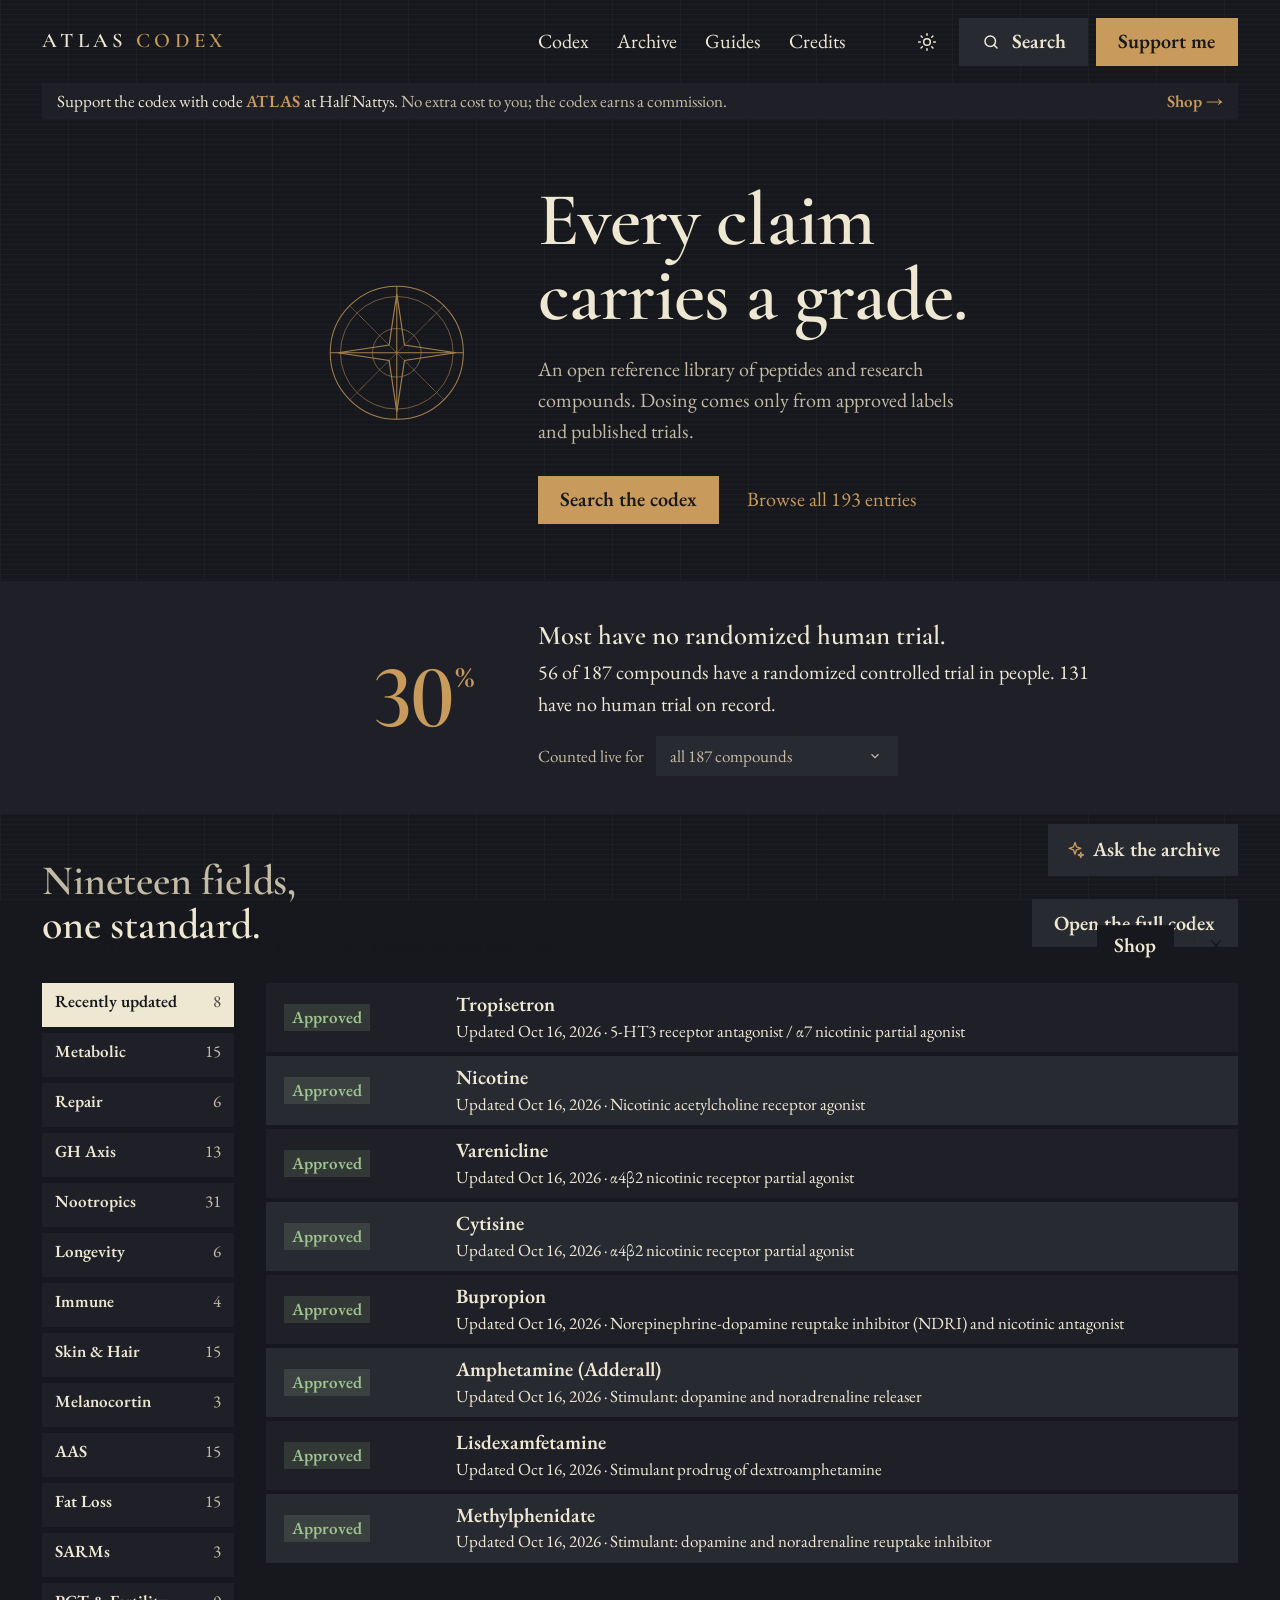
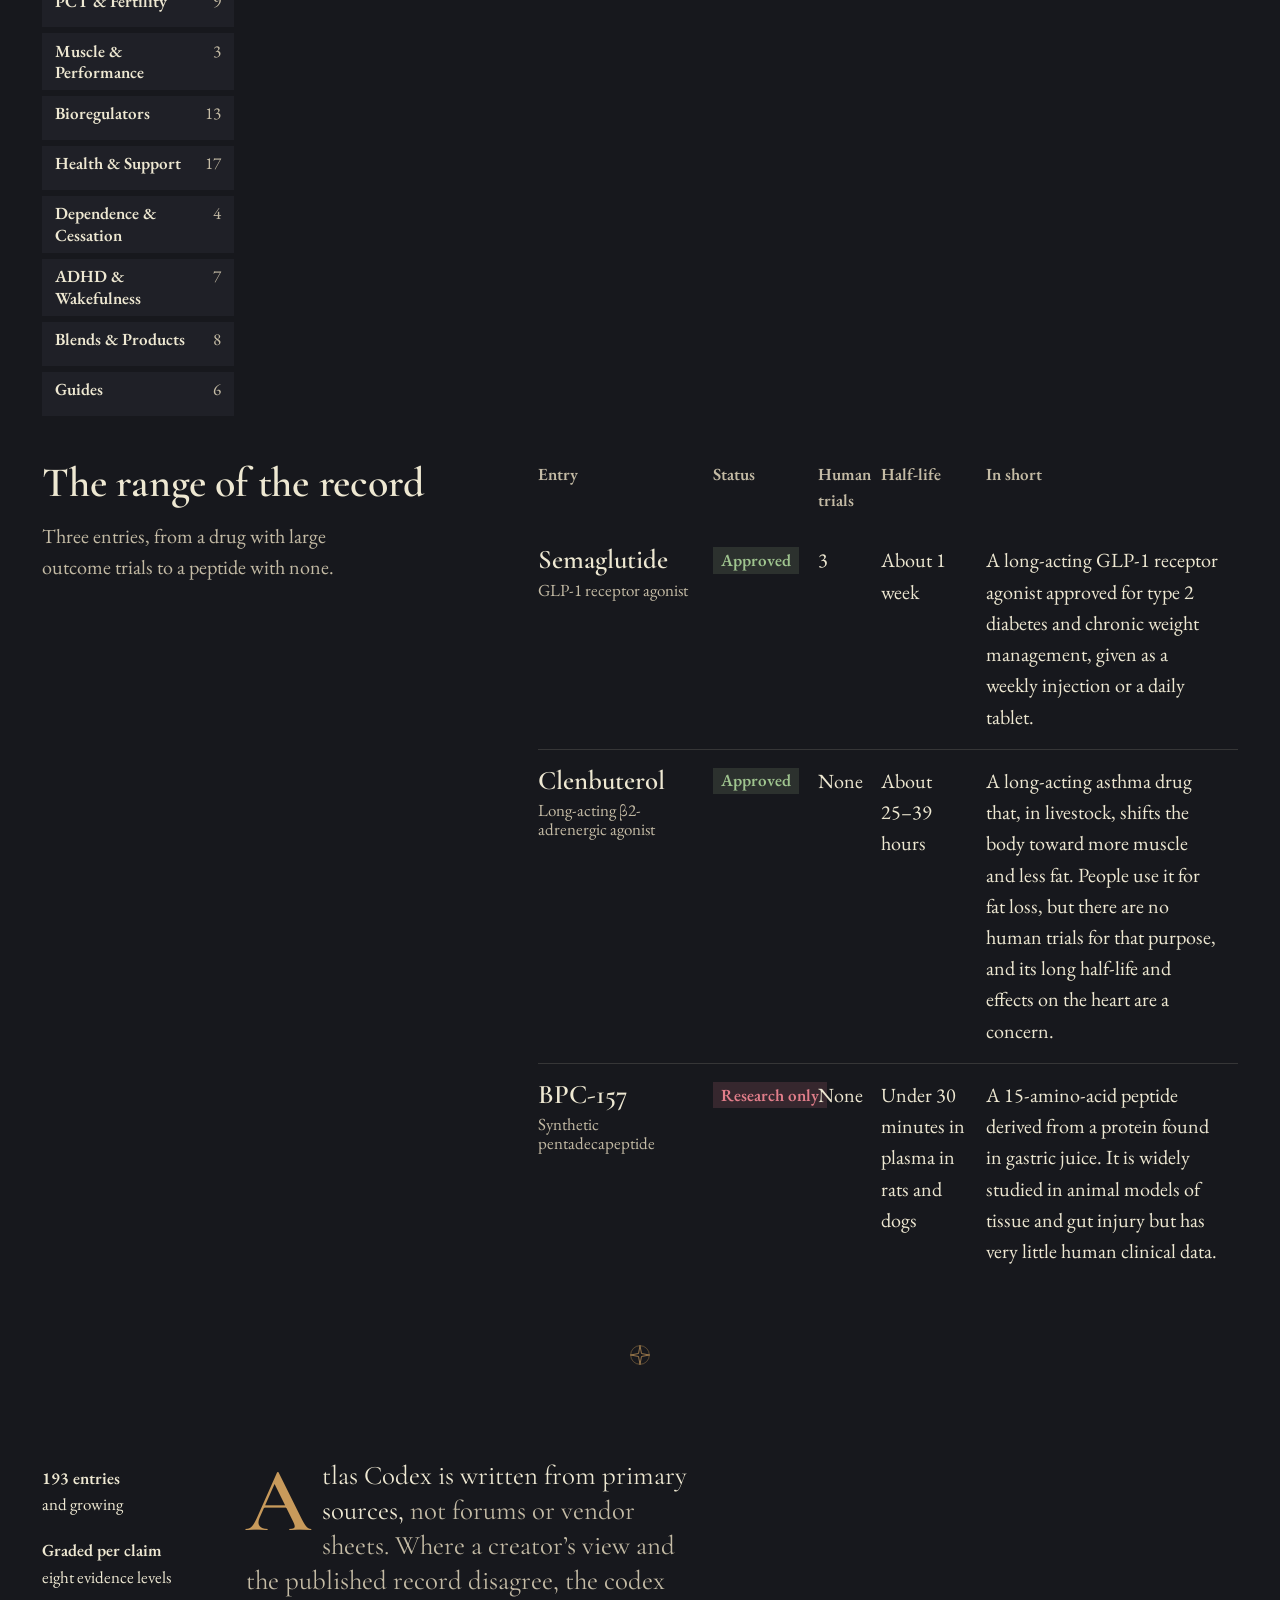
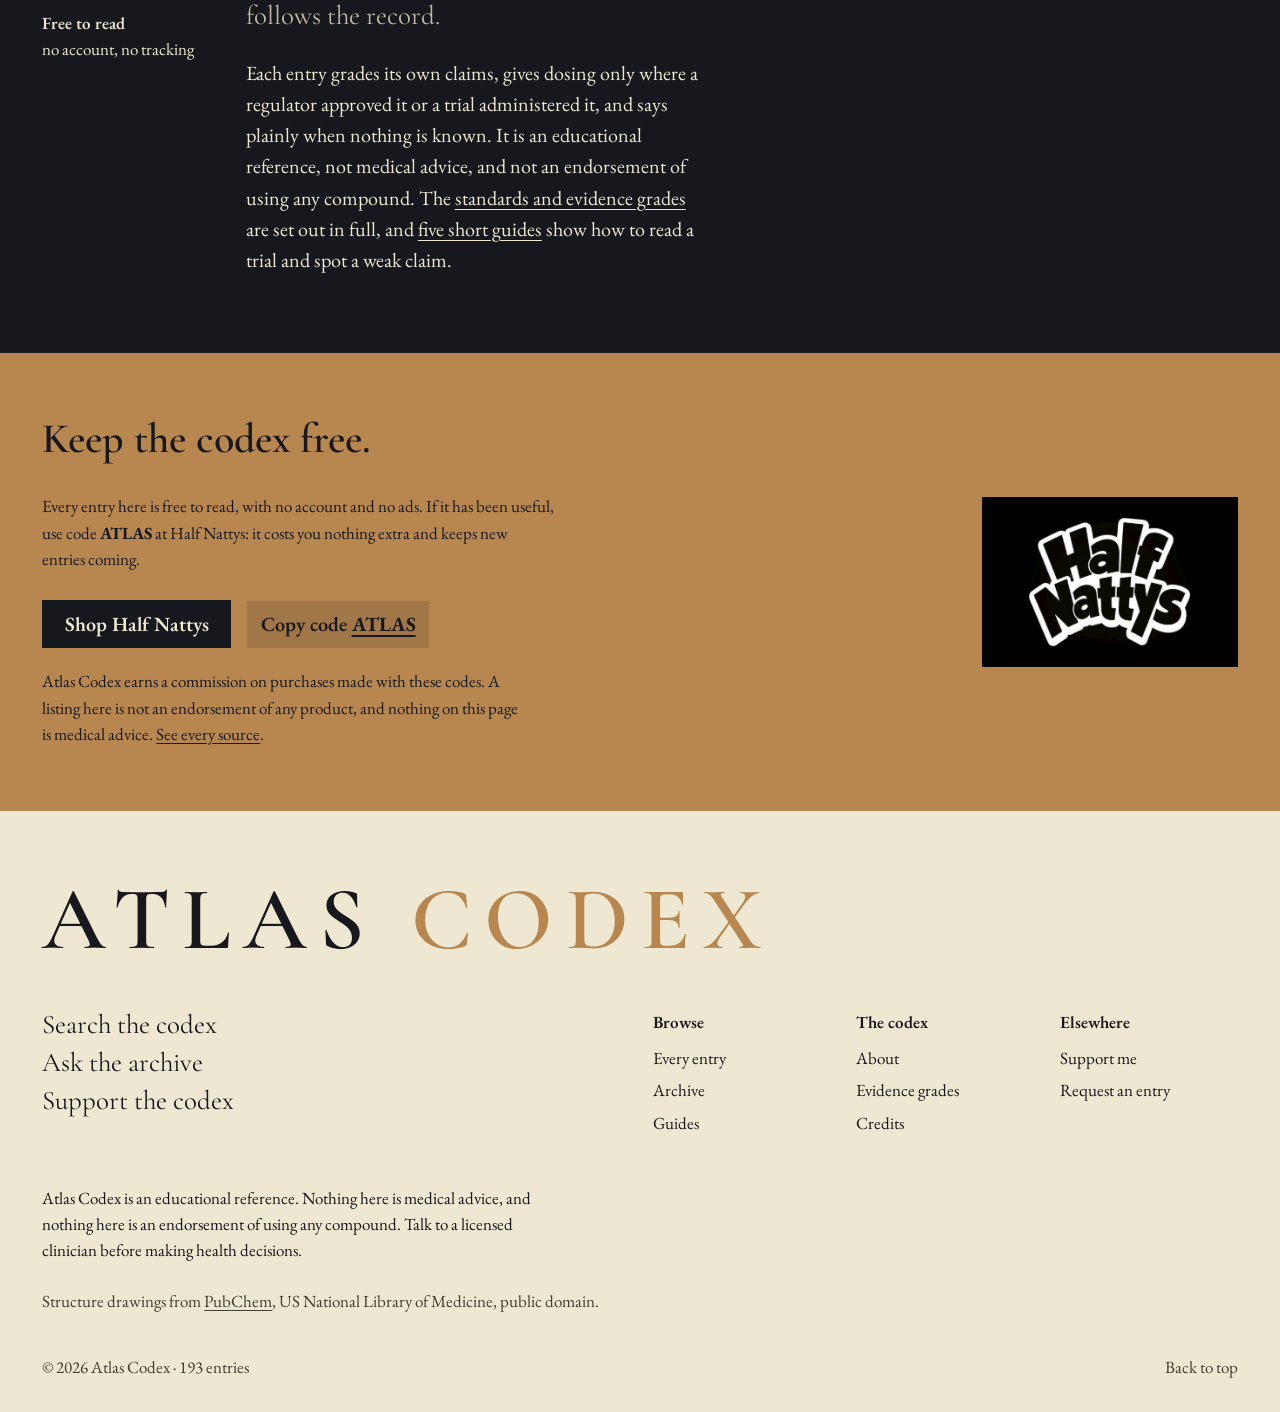
==== commit f85f9780: "Add nicotine, cessation and ADHD entries, tropisetron, and a quitting nicotine guide New Dependence " ====
--- a/index.html
+++ b/index.html
@@ -19,6 +19,7 @@
   <script src="js/builder.js"></script>
   <script src="js/entries-faq-1.js"></script>
   <script src="js/entries-faq-2.js"></script>
+  <script src="js/entries-cns.js"></script>
   <script src="js/entries-products.js"></script>
   <script src="js/entries-guides.js"></script>
   <script src="js/pk.js"></script>
--- a/css/style.css
+++ b/css/style.css
@@ -64,6 +64,11 @@
 }
 
 :root {
+  --risk-1: var(--good);
+  --risk-2: color-mix(in oklch, var(--good) 50%, var(--weak));
+  --risk-3: var(--weak);
+  --risk-4: color-mix(in oklch, var(--weak) 50%, var(--bad));
+  --risk-5: var(--bad);
   --font-display: "Cormorant Garamond", "EB Garamond", Georgia, serif;
   --font-text: "EB Garamond", Georgia, "Times New Roman", serif;
 
@@ -189,7 +194,7 @@
   .top-tools { grid-column: 2; grid-row: 1; }
   .top-tools .button { padding: 0 1rem; }
 }
-@media (max-width: 30rem) {
+@media (max-width: 40rem) {
   .top-tools { gap: .25rem; }
   .top-tools .button span.wide { display: none; }
   .top-tools .button { padding: 0 .8rem; }
@@ -198,8 +203,19 @@
   .menu-btn { padding: 0 .5rem; }
   .wordmark { font-size: var(--step-small); letter-spacing: .12em; }
 }
+/* The narrowest phones: the gold button keeps its place by shortening to "Support" and the bar tightens around it. */
+@media (max-width: 25rem) {
+  .top { padding-inline: 1rem; }
+  .top-tools { gap: 3px; }
+  .top-tools .button { padding: 0 .7rem; }
+  .top-tools .button .me { display: none; }
+  .top-tools #search-open { width: 2.75rem; }
+  .menu-btn { padding: 0 .35rem; }
+  .wordmark { letter-spacing: .06em; }
+}
+@media (max-width: 22rem) { .wordmark { font-size: .9rem; letter-spacing: .04em; } }
 .nav-theme { display: none; text-align: left; }
-@media (max-width: 30rem) { .top.open .nav-theme { display: block; font-family: var(--font-display); font-weight: 600; font-size: var(--step-lead); padding: .3rem 0; } }
+@media (max-width: 40rem) { .top.open .nav-theme { display: block; font-family: var(--font-display); font-weight: 600; font-size: var(--step-lead); padding: .3rem 0; } }
 
 /* ---------- support notice: one slim line under the header ---------- */
 .notice { display: flex; align-items: center; justify-content: space-between; gap: 1rem; margin: 0 var(--margin); padding: .4rem .9rem; background: var(--surface); font-size: var(--step-small); line-height: 1.35; }
@@ -408,17 +424,23 @@
 .cat-row { display: flex; flex-wrap: wrap; gap: 6px; margin-bottom: 2rem; }
 .cat-row .tab { width: auto; min-height: 2.6rem; }
 .empty-state { padding: 3rem 0; color: var(--muted); }
-.month-block + .month-block { margin-top: 3.5rem; }
+.field-block + .field-block { margin-top: 3.5rem; }
 .month-h { font-size: var(--step-lead); line-height: 1.2; margin-bottom: 1rem; display: flex; align-items: baseline; gap: .75rem; flex-wrap: wrap; }
 .month-h span { color: var(--muted); font-family: var(--font-text); font-size: var(--step-small); }
-.month-block .band { grid-template-columns: 8.5rem minmax(0, 1fr) auto; }
-.month-block time { color: var(--muted); font-size: var(--step-small); }
+/* The archive is an index: a row of letters to jump by, then one section per letter under a large display initial. */
+.az { display: flex; flex-wrap: wrap; gap: 4px; margin-bottom: 3rem; }
+.az a, .az span { display: grid; place-items: center; min-width: 2.5rem; height: 2.5rem; font-family: var(--font-display); font-size: var(--step-lead); font-weight: 600; line-height: 1; }
+.az a { background: var(--surface); text-decoration: none; transition: background-color var(--t-hover) ease, color var(--t-hover) ease; }
+.az span { color: color-mix(in srgb, var(--ink) 28%, transparent); }
+@media (hover: hover) and (pointer: fine) { .az a:hover { background: var(--ink); color: var(--bg); } }
+.letter-block { scroll-margin-top: 1.5rem; }
+.letter-block + .letter-block { margin-top: 3.5rem; }
+.letter-h { font-size: var(--step-head); line-height: 1; margin-bottom: 1rem; display: flex; align-items: baseline; gap: .75rem; color: var(--accent); }
+.letter-h span { color: var(--muted); font-family: var(--font-text); font-size: var(--step-small); font-weight: 400; }
 @media (max-width: 56rem) {
   .filters { position: static; margin-bottom: 1.5rem; }
-  .month-block .band { grid-template-columns: minmax(0, 1fr) auto; }
-  .month-block .band time { grid-column: 1; grid-row: 2; }
-  .month-block .band .band-text { grid-column: 1; grid-row: 1; }
-  .month-block .band .st { grid-column: 2; grid-row: 1 / 3; align-self: center; }
+  .az { margin-bottom: 2.25rem; }
+  .az a, .az span { min-width: 2.75rem; height: 2.75rem; }
 }
 
 /* ---------- entry ---------- */
@@ -499,10 +521,11 @@
 /* the bar that rises after the first screen */
 .sbar { position: fixed; left: var(--margin); right: var(--margin); bottom: 1rem; z-index: 35; display: flex; align-items: center; gap: .75rem 1.25rem; padding: .55rem .6rem .55rem 1.1rem; background: var(--gilt); color: var(--gilt-ink); transform: translateY(calc(100% + 2rem)); visibility: hidden; transition: transform 420ms var(--ease-out), visibility 0s linear 420ms; }
 .sbar.show { transform: none; visibility: visible; transition: transform 420ms var(--ease-out), visibility 0s; }
-.sbar p { flex: 1; font-size: var(--step-small); line-height: 1.35; }
+.sbar p { flex: 1; min-width: 0; max-width: none; font-size: var(--step-small); line-height: 1.35; }
 .sbar .fine { opacity: .8; }
 .sbar .button { min-height: 2.6rem; padding: 0 1.1rem; }
-.sbar-x { display: grid; place-items: center; width: 2.6rem; height: 2.6rem; color: var(--gilt-ink); transition: background-color var(--t-hover) ease; }
+.sbar-x { flex: none; align-self: stretch; display: grid; place-items: center; width: 2.75rem; margin: -.55rem -.6rem -.55rem 0; border-left: 1px solid color-mix(in srgb, var(--gilt-ink) 22%, transparent); color: var(--gilt-ink); transition: background-color var(--t-hover) ease; }
+.sbar :focus-visible { outline-color: var(--gilt-ink); outline-offset: -4px; }
 @media (hover: hover) and (pointer: fine) { .sbar-x:hover { background: color-mix(in srgb, var(--gilt-ink) 12%, transparent); } }
 body.sbar-on .ask-fab { bottom: calc(1.5rem + 4.25rem); }
 body.sbar-on .ask-panel { bottom: calc(5.75rem + 4.25rem); }
@@ -517,13 +540,14 @@
 /* profile */
 .p-row { display: grid; grid-template-columns: minmax(0, 1fr) auto 3.5rem; gap: 1rem; align-items: center; padding: .85rem 0; }
 .p-row + .p-row { margin-top: 0; }
-.p-row.neg .p-label { color: var(--bad); }
+/* Risk rows: one step per score, from the evidence palette's green through amber to red. */
+.p-row.neg .p-label, .p-row.neg .p-score { color: var(--rk, var(--bad)); }
 .p-mine { display: grid; grid-template-columns: minmax(0, 1fr) auto 3.5rem; gap: 1rem; align-items: center; padding: 0 0 .85rem; color: var(--accent); font-size: var(--step-small); }
 .p-score { text-align: right; color: var(--muted); font-size: var(--step-small); }
 .meter { display: inline-flex; gap: 4px; }
 .meter i { width: 14px; height: 14px; background: var(--surface-2); display: block; }
 .meter i.on { background: var(--ink); }
-.meter.red i.on { background: var(--bad); }
+.meter.graded i.on { background: var(--rk, var(--bad)); }
 .meter.mine i { background: color-mix(in srgb, var(--accent) 22%, transparent); }
 .meter.mine i.on { background: var(--accent); }
 .profile.editing .p-mine .meter i { cursor: pointer; width: 20px; height: 20px; }
@@ -613,6 +637,11 @@
 
 /* ---------- credits and support: one person or source per spread ---------- */
 .person { padding-block: clamp(2rem, 4vw, 3.25rem); }
+/* the picture hugs the axis, beside its text, the way the hero compass and the ledger figure do */
+@media (min-width: 56.0625rem) {
+  .person .side { display: flex; justify-content: flex-end; align-items: flex-start; padding-right: clamp(1.75rem, 3vw, 2.75rem); }
+  .person .side > * { margin-top: .35rem; }
+}
 .person-pic { width: min(100%, 15rem); aspect-ratio: 1; overflow: hidden; background: #17181d; }
 .person-pic img { width: 100%; height: 100%; object-fit: cover; }
 .person-pic.mono { display: grid; place-items: center; font-family: var(--font-display); font-size: 4rem; color: #17181d; }
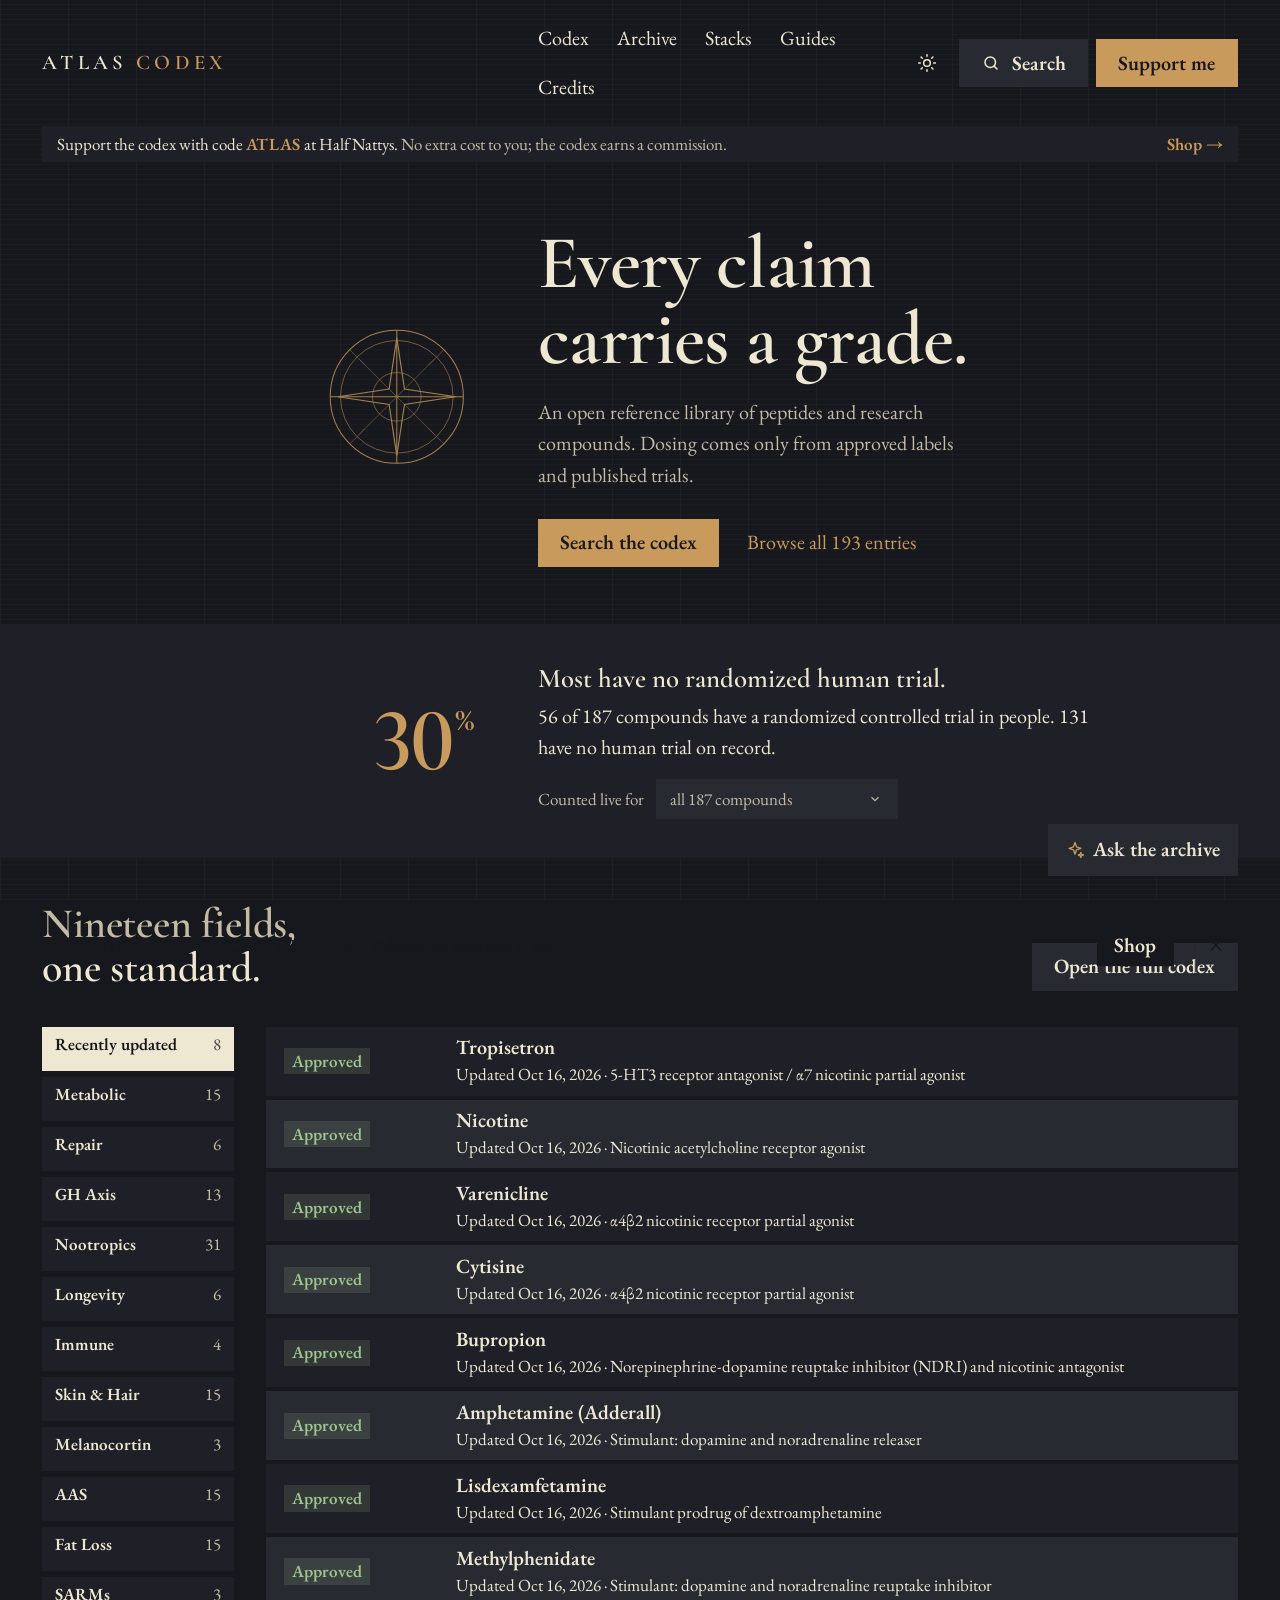
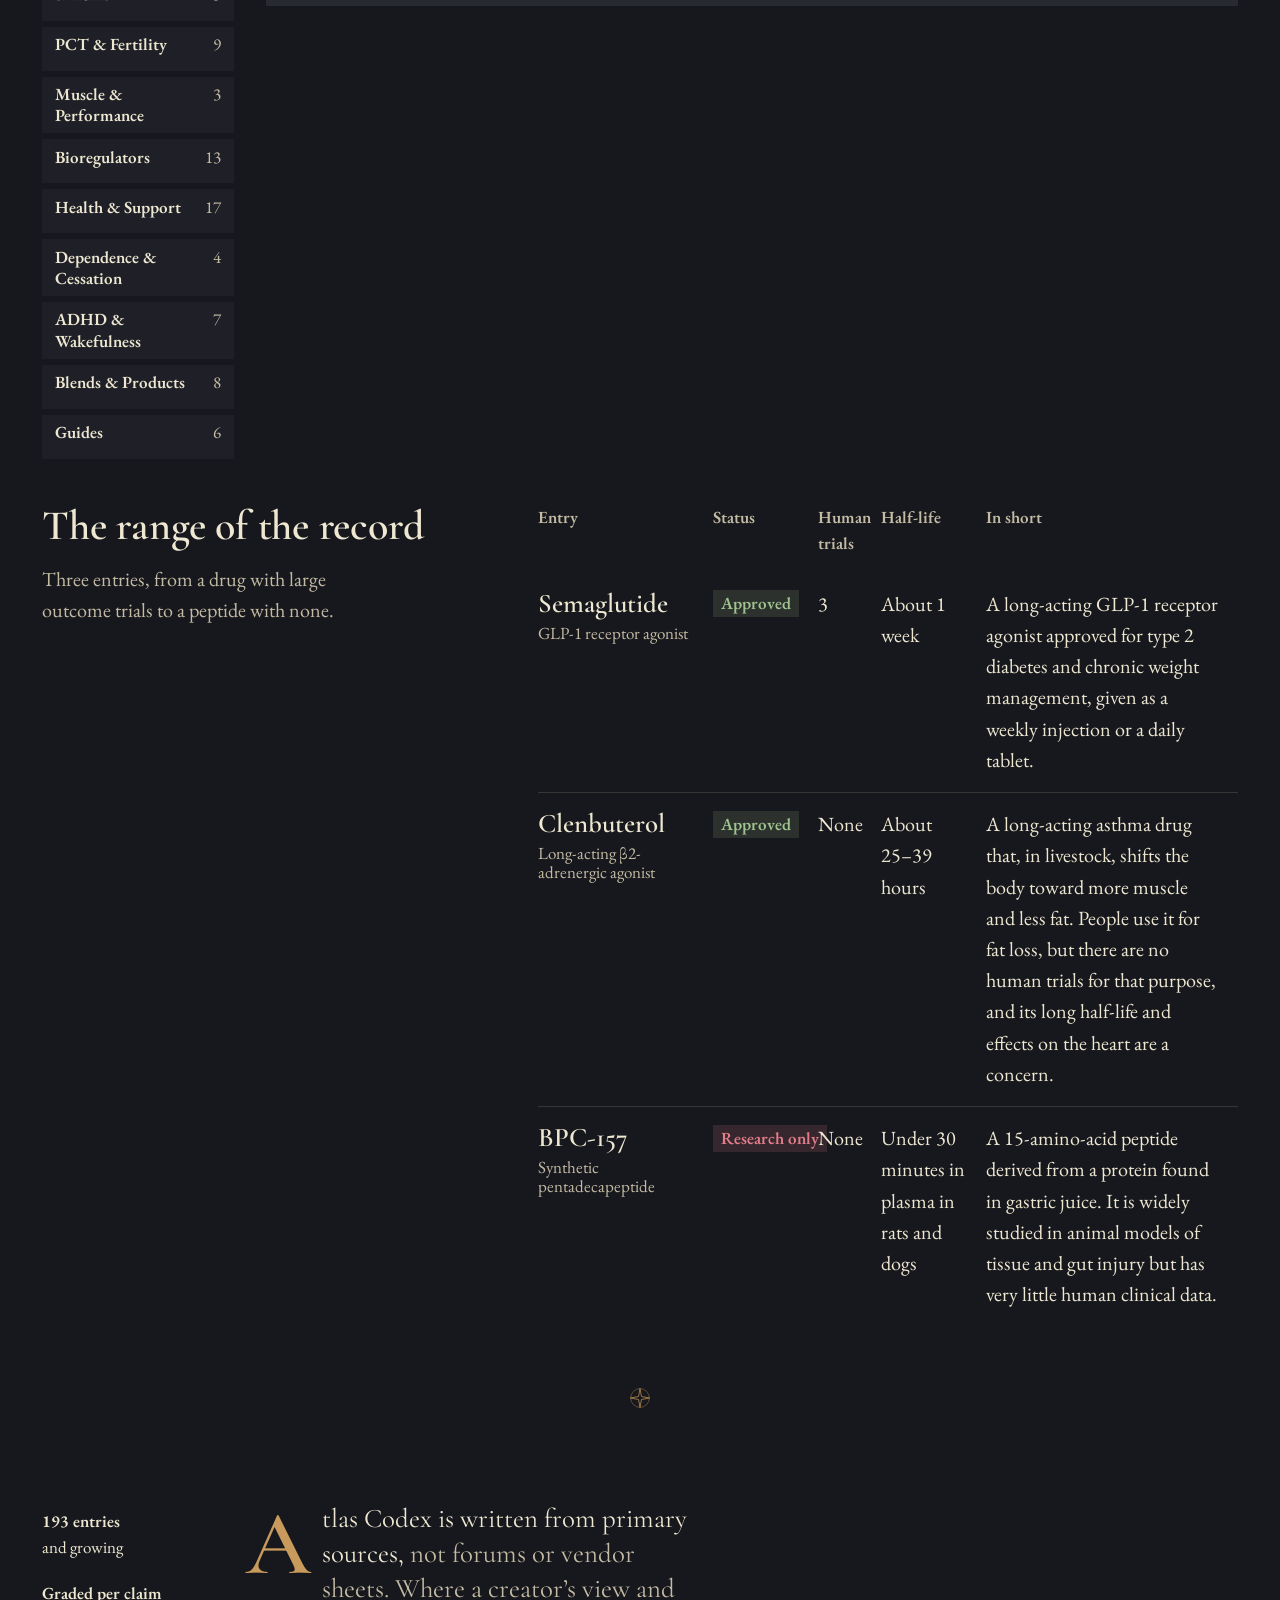
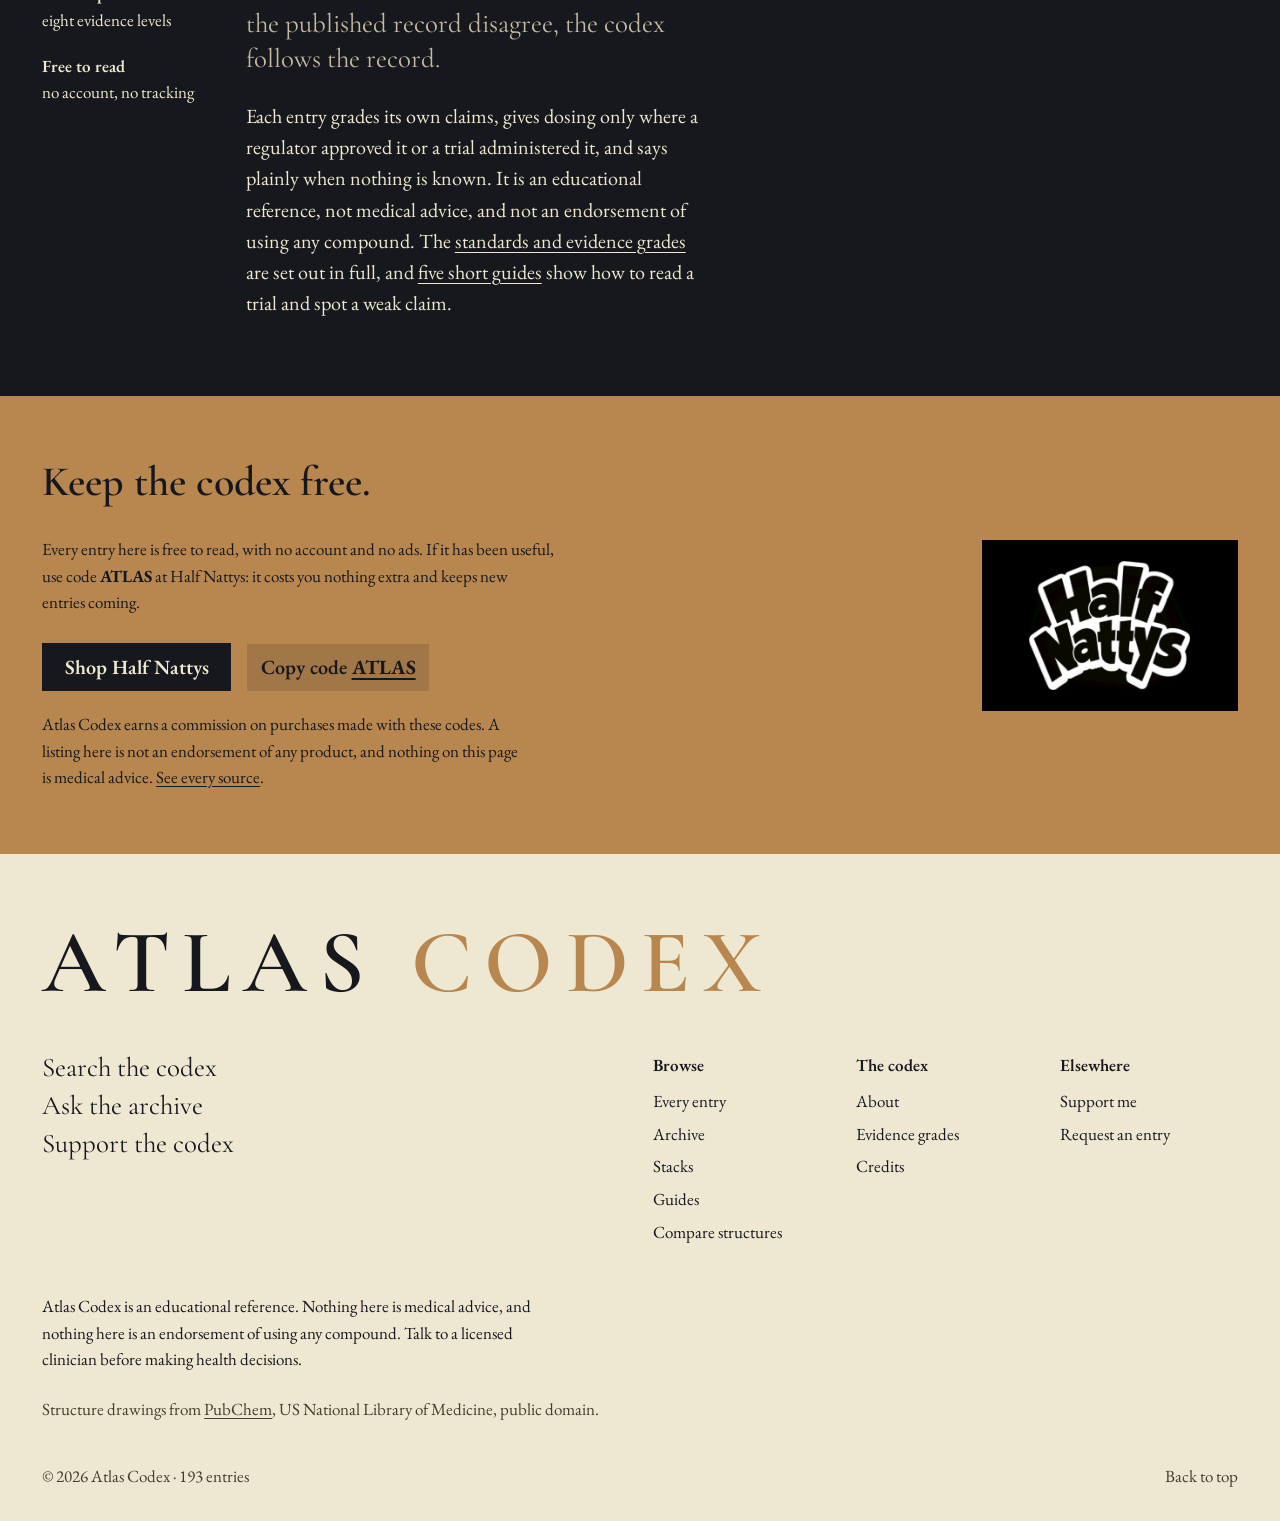
==== commit 68dcd7b9: "Give every stack its own page, and filter compounds and stacks by use case Stacks is now a list, fil" ====
--- a/index.html
+++ b/index.html
@@ -26,6 +26,8 @@
   <script src="js/dosing.js"></script>
   <script src="js/monitoring.js"></script>
   <script src="js/buy.js"></script>
+  <script src="js/uses.js"></script>
+  <script src="js/stacks.js"></script>
   <script src="js/app.js"></script>
 </head>
 <body data-page="home">
--- a/css/style.css
+++ b/css/style.css
@@ -308,7 +308,7 @@
   font-family: var(--font-text); font-size: var(--step-small); font-weight: 600; line-height: 1.35; white-space: nowrap;
   color: var(--muted); background: var(--surface-2);
 }
-.st { justify-self: start; }
+.st, .band .ev { justify-self: start; }
 .t-good { color: var(--good); background: color-mix(in srgb, var(--good) var(--tint), transparent); }
 .t-obs { color: var(--obs); background: color-mix(in srgb, var(--obs) var(--tint), transparent); }
 .t-weak { color: var(--weak); background: color-mix(in srgb, var(--weak) var(--tint), transparent); }
@@ -666,6 +666,146 @@
 .page-note { color: var(--muted); max-width: 62ch; }
 @media (max-width: 56rem) { .person .side { margin-bottom: 1.5rem; } .person-pic { width: 9rem; } .source-logo { width: 12rem; } }
 
+/* ---------- compare: two plates printed in register ----------
+   The plate is a parchment proof in both themes, like the structure plates on entries. The reference is
+   printed in ink, the comparison in gold; where the skeletons coincide the gold shows as a band behind
+   the ink line, the way an overprint shows a second colour. */
+.plate-link { margin-top: -.75rem; font-size: var(--step-small); color: var(--muted); }
+.cmp { padding-bottom: clamp(1.5rem, 3vw, 2.5rem); align-items: start; }
+.cmp > .side { position: sticky; top: 1rem; }
+.cmp-controls { display: flex; flex-direction: column; gap: 1.75rem; max-width: 24rem; }
+.cmp-label { display: block; margin-bottom: .4rem; font-family: var(--font-text); font-weight: 600; font-size: var(--step-small); color: var(--muted); }
+.cmp-pick { display: grid; gap: .25rem; }
+.cmp-pick-row { display: grid; grid-template-columns: .5rem minmax(0, 1fr); gap: .85rem; align-items: stretch; }
+.cmp-pick-row .select { display: block; }
+.cmp-key { display: inline-block; width: .5rem; background: var(--ink); }
+.cmp-key.b { background: var(--gilt); }
+.cmp-pick-row .cmp-key { align-self: end; height: 3rem; }
+.cmp-swap { justify-self: start; margin-left: 1.35rem; width: 2.75rem; height: 2.75rem; color: var(--muted); }
+@media (hover: hover) and (pointer: fine) { .cmp-swap:hover { color: var(--ink); } }
+.cmp-mode { margin: 0; padding: 0; border: 0; min-width: 0; }
+.cmp-mode legend { padding: 0; }
+.cmp-mode-row { display: flex; flex-wrap: wrap; gap: 6px; }
+.cmp-mode .tab { width: auto; flex: 1 1 auto; justify-content: center; cursor: pointer; }
+.cmp-mode .tab:has(input:checked) { background: var(--ink); color: var(--bg); }
+.cmp-mode .tab:has(input:focus-visible) { outline: 2px solid var(--accent); outline-offset: 3px; }
+.cmp-mode-note { margin-top: .75rem; color: var(--muted); font-size: var(--step-small); max-width: 36ch; }
+.cmp-near .chips { margin-top: 0; }
+.cmp-near .chip { font-family: inherit; text-align: left; }
+.cmp-near .chip .soft { margin-left: .2rem; }
+.cmp-near .chip.on { background: color-mix(in srgb, var(--gilt) 30%, var(--surface)); }
+
+.cmp-plate {
+  --pp: #eee8d2; --ink-a: #17181d; --ink-b: #84591f; --band-b: #dcbd85;
+  position: relative; aspect-ratio: 4 / 3; background: var(--pp); color: var(--ink-a); overflow: hidden;
+}
+#cmp-svg { position: absolute; inset: 0 0 2.75rem; width: 100%; height: calc(100% - 2.75rem); max-width: none; }
+.cmp-plate .bd, .cmp-plate .band { fill: none; stroke-linecap: round; stroke-linejoin: round; vector-effect: non-scaling-stroke; }
+.cmp-plate .pl-a .bd { stroke: var(--ink-a); stroke-width: 1.5; }
+.cmp-plate .pl-a .bd.core { stroke-width: 2.6; }
+.cmp-plate .pl-a .wd { fill: var(--ink-a); }
+.cmp-plate .pl-b .bd { stroke: var(--ink-b); stroke-width: 1.5; }
+.cmp-plate .pl-b .bd.core { stroke-width: 2.6; }
+.cmp-plate .pl-b .wd { fill: var(--ink-b); }
+/* the shared-skeleton highlight: one layer per compound, both beneath both drawings */
+.cmp-plate .hl .band { stroke: var(--band-b); stroke-width: 10px; }
+.cmp-plate text { font-family: var(--font-text); font-size: 14.4px; font-weight: 600; paint-order: stroke; stroke: var(--pp); stroke-width: 4px; stroke-linejoin: round; }
+.cmp-plate .pl-a text { fill: var(--ink-a); }
+.cmp-plate .pl-b text { fill: var(--ink-b); }
+.cmp-plate .sub, .cmp-plate .sup { font-size: 10px; }
+.cmp-plate.hide-a #gA, .cmp-plate.hide-a #bA, .cmp-plate.hide-b #gB, .cmp-plate.hide-b #bB { display: none; }
+/* shared skeleton switched off: no highlight under either compound, and the shared bonds drop to the ordinary weight */
+.cmp-plate.no-core .hl { display: none; }
+.cmp-plate.no-core .bd.core { stroke-width: 1.5; }
+.cmp-plate.busy svg { opacity: .25; transition: opacity 200ms ease; }
+
+/* the printer's register mark: ink fixed, gold slipping out of register as the plates part */
+.cmp-regmark { position: absolute; top: .9rem; right: .9rem; width: 22px; height: 22px; pointer-events: none; }
+.cmp-regmark span { position: absolute; inset: 0; }
+.cmp-regmark .k { color: var(--ink-a); opacity: .55; }
+.cmp-regmark .g { color: var(--ink-b); transform: translateX(var(--slip, 0px)); }
+
+/* the colour bar along the foot of the proof, doubling as the plate toggles */
+.cmp-strip { position: absolute; left: 0; right: 0; bottom: 0; min-height: 2.75rem; display: flex; flex-wrap: wrap; align-items: center; gap: .25rem 1.25rem; padding: .35rem .9rem; background: color-mix(in srgb, var(--ink-a) 7%, var(--pp)); font-size: var(--step-small); line-height: 1.2; }
+.cmp-sw { display: inline-flex; align-items: center; gap: .5rem; min-height: 2rem; color: var(--ink-a); }
+.cmp-sw.b { color: var(--ink-b); }
+.cmp-sw svg { flex: none; overflow: visible; }
+.cmp-sw .band, .cmp-sw .ln { fill: none; stroke-linecap: round; }
+.sw-shared .band { stroke: var(--band-b); stroke-width: 8; }
+.sw-shared .ln { stroke: var(--ink-a); stroke-width: 2.6; }
+.sw-a .band, .sw-b .band { display: none; }
+.sw-a .ln { stroke: var(--ink-a); stroke-width: 1.5; }
+.sw-b .ln { stroke: var(--ink-b); stroke-width: 1.5; }
+button.cmp-sw { font-weight: 600; text-decoration: underline; text-decoration-color: transparent; text-underline-offset: .22em; transition: opacity var(--t-hover) ease, text-decoration-color var(--t-hover) ease; }
+button.cmp-sw[aria-pressed="false"] { opacity: .45; text-decoration: line-through; }
+button.cmp-sw:focus-visible { outline-color: var(--ink-a); outline-offset: 2px; }
+@media (hover: hover) and (pointer: fine) { button.cmp-sw:hover { text-decoration-color: currentColor; } }
+
+/* states laid over the proof */
+.cmp-msg { position: absolute; inset: 0 0 2.75rem; display: grid; place-content: center; justify-items: center; gap: 1rem; padding: 1.5rem; text-align: center; color: var(--ink-a); font-size: var(--step-small); }
+.cmp-msg p { max-width: 34ch; }
+.cmp-msg .text-btn { color: var(--ink-b); font-weight: 600; }
+.cmp-load { display: block; width: 7rem; height: 2px; background: color-mix(in srgb, var(--ink-a) 14%, transparent); position: relative; overflow: hidden; }
+.cmp-load::after { content: ""; position: absolute; inset: 0; width: 40%; background: var(--ink-b); }
+@media (prefers-reduced-motion: no-preference) { .cmp-load::after { animation: cmp-feed 1.3s var(--ease-in-out) infinite; } }
+@keyframes cmp-feed { from { transform: translateX(-100%); } to { transform: translateX(260%); } }
+.cmp-msg.error { background: var(--pp); align-content: center; }
+.cmp-fallback { display: grid; grid-template-columns: 1fr 1fr; gap: 1rem; width: min(100%, 30rem); }
+.cmp-fallback img { width: 100%; height: auto; aspect-ratio: 1; object-fit: contain; mix-blend-mode: multiply; }
+.cmp-fallback figcaption { margin-top: .25rem; font-weight: 600; }
+
+/* the separation slider */
+.cmp-slide { display: grid; grid-template-columns: auto minmax(0, 1fr) auto; align-items: center; gap: 1rem; margin-top: 1rem; color: var(--muted); font-size: var(--step-small); }
+.cmp-slide input { -webkit-appearance: none; appearance: none; width: 100%; height: 2.75rem; background: transparent; cursor: pointer; }
+.cmp-slide input:disabled { cursor: not-allowed; opacity: .4; }
+.cmp-slide input::-webkit-slider-runnable-track { height: 2px; background: color-mix(in srgb, var(--ink) 30%, transparent); }
+.cmp-slide input::-moz-range-track { height: 2px; background: color-mix(in srgb, var(--ink) 30%, transparent); }
+.cmp-slide input::-webkit-slider-thumb { -webkit-appearance: none; width: 1.1rem; height: 1.1rem; margin-top: calc(-.55rem + 1px); background: var(--gilt); border: 0; border-radius: 0; transition: transform var(--t-press) var(--ease-out); }
+.cmp-slide input::-moz-range-thumb { width: 1.1rem; height: 1.1rem; background: var(--gilt); border: 0; border-radius: 0; }
+.cmp-slide input:active::-webkit-slider-thumb { transform: scale(1.15); }
+.cmp-slide input:focus-visible { outline: none; }
+.cmp-slide input:focus-visible::-webkit-slider-thumb { outline: 2px solid var(--accent); outline-offset: 3px; }
+.cmp-slide input:focus-visible::-moz-range-thumb { outline: 2px solid var(--accent); outline-offset: 3px; }
+
+/* the reading under the proof */
+.cmp-read { margin-top: 1.75rem; }
+.cmp-sentence { font-size: var(--step-lead); line-height: 1.35; max-width: 40ch; }
+.cmp-sentence b { font-weight: 600; color: var(--accent); }
+.cmp-note { margin-top: .9rem; max-width: 56ch; }
+.cmp-table { margin-top: 1.5rem; max-width: 46rem; }
+.cmp-table th { width: 40%; }
+.cmp-table .cmp-key { width: .5rem; height: .85em; margin-right: .55rem; vertical-align: -.05em; }
+.cmp-caveat { margin-top: 1.5rem; padding: .85rem 1rem; max-width: 62ch; background: color-mix(in srgb, var(--weak) var(--tint), transparent); font-size: var(--step-small); }
+.cmp-links { display: flex; flex-wrap: wrap; gap: .5rem 1.75rem; margin-top: 1.25rem; font-weight: 600; }
+.cmp-credit { margin-top: 1.25rem; color: var(--muted); font-size: var(--step-small); }
+
+/* presets: banded rows, the pair named in its two inks */
+.cmp-group + .cmp-group { margin-top: 2.75rem; }
+.band.cmp-preset { width: 100%; grid-template-columns: minmax(0, 15rem) minmax(0, 1fr) 3rem; gap: 1.5rem; text-align: left; padding-block: .8rem; }
+.cmp-pair { display: flex; flex-direction: column; font-weight: 600; line-height: 1.25; }
+.cmp-pair .kb { color: var(--accent); }
+.cmp-preset .band-note { margin-top: 0; }
+.cmp-sim { justify-self: end; color: var(--muted); font-size: var(--step-small); }
+.band.cmp-preset.on { background: color-mix(in srgb, var(--gilt) 26%, var(--surface)); }
+.band.cmp-preset:active { transform: scale(.995); }
+
+@media (max-width: 56rem) {
+  .cmp > .side { position: static; margin-bottom: 1.75rem; }
+  .cmp-controls { max-width: none; }
+  .cmp-plate { aspect-ratio: 1; }
+  .band.cmp-preset { grid-template-columns: minmax(0, 1fr) auto; gap: .35rem 1rem; }
+  .cmp-preset .cmp-pair { grid-column: 1; }
+  .cmp-preset .cmp-sim { grid-column: 2; grid-row: 1; align-self: start; }
+  .cmp-preset .band-note { grid-column: 1 / -1; }
+}
+@media (max-width: 40rem) {
+  .cmp-plate { aspect-ratio: 4 / 5; }
+  .cmp-slide { grid-template-columns: minmax(0, 1fr) minmax(0, 1fr); gap: 0 1rem; }
+  .cmp-slide input { grid-column: 1 / -1; grid-row: 1; }
+  .cmp-slide span { justify-self: end; }
+  .cmp-table th { width: auto; }
+}
+
 /* ---------- search and ask: the two things that truly float ---------- */
 .overlay { position: fixed; inset: 0; z-index: 60; background: rgba(10, 10, 12, .62); display: flex; justify-content: center; align-items: flex-start; padding: 12vh var(--margin) 0; }
 .search-panel { width: 100%; max-width: 44rem; background: var(--surface); box-shadow: 0 30px 80px rgba(0, 0, 0, .45); /* taste-skill-ignore: floats above the page */ }
@@ -704,6 +844,81 @@
 .ask-form .button { min-height: 2.75rem; padding: 0 1rem; }
 @media (max-width: 40rem) { .ask-fab span { display: none; } .ask-fab { padding: 0 .95rem; bottom: 1rem; } .ask-panel { bottom: 5rem; } }
 
+/* ---------- stacks: a list of combinations, each with its own page laid out like an entry ---------- */
+/* a labelled row of filter tabs (use case, field) */
+.frow + .frow { margin-top: -0.75rem; }
+.frow-label { font-family: var(--font-text); font-weight: 600; font-size: var(--step-small); color: var(--muted); margin-bottom: .5rem; }
+.frow .cat-row { margin-bottom: 1.75rem; }
+.filters .filter-note { margin-top: .35rem; font-size: var(--step-small); color: var(--muted); max-width: 30ch; }
+.filters .filter-note .link { margin-left: .2rem; }
+.use-line { margin: -0.75rem 0 2rem; color: var(--muted); font-size: var(--step-small); }
+.use-line p { max-width: 62ch; }
+.use-line .link { color: var(--accent); margin-left: .15rem; white-space: nowrap; }
+.group-note { color: var(--muted); font-size: var(--step-small); margin: -0.5rem 0 1rem; }
+/* a stack's band: the pair's grade, its name over its parts, and its use cases at the right */
+.band.stack-band { grid-template-columns: 9.5rem minmax(0, 1fr) minmax(0, 13rem); }
+.band.stack-band .ev { justify-self: start; }
+.band-uses { color: var(--muted); font-size: var(--step-small); line-height: 1.35; text-align: right; }
+@media (hover: hover) and (pointer: fine) { .band.stack-band:hover .band-uses { color: var(--ink); } }
+@media (max-width: 56rem) {
+  .band.stack-band { grid-template-columns: minmax(0, 1fr); row-gap: .35rem; }
+  .band.stack-band .ev { grid-row: 2; }
+  .band.stack-band .band-uses { grid-row: 3; text-align: left; }
+}
+
+/* the formula: the parts set as a sum on the parchment plate, the pair's grade beneath */
+.formula {
+  width: min(100%, 19rem); padding: 1.35rem 1.4rem 1.2rem; background: var(--paper); color: var(--paper-ink);
+  display: flex; flex-direction: column;
+}
+.f-part { display: block; position: relative; padding-left: 1.1em; font-family: var(--font-display); font-weight: 600; font-size: clamp(1.5rem, 1.2rem + 0.9vw, 2rem); line-height: 1.1; overflow-wrap: anywhere; }
+.f-part + .f-part { margin-top: .2rem; }
+.f-plus { position: absolute; left: 0; color: var(--gilt); }
+.formula figcaption {
+  margin-top: 1rem; padding-top: .85rem; border-top: 2px solid color-mix(in srgb, var(--paper-ink) 45%, transparent);
+  display: flex; flex-wrap: wrap; align-items: baseline; gap: .4rem .6rem; font-size: var(--step-small); color: var(--paper-muted); line-height: 1.35;
+}
+.formula figcaption .ev { background: color-mix(in srgb, var(--paper-ink) 9%, transparent); }
+.formula .t-good { color: color-mix(in oklch, var(--good) 45%, var(--paper-ink)); }
+.formula .t-obs { color: color-mix(in oklch, var(--obs) 45%, var(--paper-ink)); }
+.formula .t-weak { color: color-mix(in oklch, var(--weak) 45%, var(--paper-ink)); }
+.formula .t-bad { color: color-mix(in oklch, var(--bad) 45%, var(--paper-ink)); }
+.formula .t-plain { color: var(--paper-muted); }
+.entry-intro .aka { color: var(--muted); font-size: var(--step-small); }
+.entry-intro .aka + div p::first-letter { float: left; font-family: var(--font-display); font-weight: 600; font-size: 3.2em; line-height: .8; color: var(--accent); padding: .06em .1em 0 0; }
+.more-links { display: flex; flex-wrap: wrap; gap: .5rem 1.75rem; margin-top: 1.25rem; font-size: var(--step-small); }
+.more-links .link { color: var(--accent); }
+
+/* the account: parts as rows, a heavier rule, then the pair's own grade */
+.stack-ledger { width: 100%; border-collapse: collapse; font-size: var(--step-small); }
+.stack-ledger th, .stack-ledger td { text-align: left; vertical-align: baseline; padding: .7rem 1rem .7rem 0; border-bottom: 1px solid var(--table-line); }
+.stack-ledger tbody tr:first-child th, .stack-ledger tbody tr:first-child td { padding-top: 0; }
+.stack-ledger tbody th { width: 34%; font-weight: 600; font-size: var(--step-body); line-height: 1.3; }
+.stack-ledger tbody th .st { margin-left: .35rem; }
+.stack-ledger tbody th a { text-decoration-color: color-mix(in srgb, currentColor 30%, transparent); }
+.stack-ledger .grade { width: 1%; padding-right: 0; text-align: right; white-space: nowrap; }
+.stack-ledger tr.basis th { font-weight: 400; font-style: italic; }
+.stack-ledger tr.basis td { color: var(--muted); }
+.stack-ledger tbody tr:last-child th, .stack-ledger tbody tr:last-child td { border-bottom: 0; }
+.stack-ledger tfoot th, .stack-ledger tfoot td { border-top: 2px solid color-mix(in srgb, var(--ink) 55%, transparent); border-bottom: 0; padding-top: .85rem; padding-bottom: 0; }
+.stack-ledger tfoot th { font-family: var(--font-display); font-size: var(--step-lead); font-weight: 600; line-height: 1.1; }
+.stack-ledger tfoot td { font-weight: 600; }
+@media (max-width: 56rem) {
+  .formula { width: 100%; }
+  .use-line { margin-top: -0.5rem; }
+  .stack-ledger, .stack-ledger tbody, .stack-ledger tfoot, .stack-ledger tr { display: block; }
+  .stack-ledger tr { display: grid; grid-template-columns: minmax(0, 1fr) auto; column-gap: 1rem; padding: .75rem 0; border-bottom: 1px solid var(--table-line); }
+  .stack-ledger tbody tr:first-child { padding-top: 0; }
+  .stack-ledger tbody tr:last-child { border-bottom: 0; }
+  .stack-ledger th, .stack-ledger td, .stack-ledger tbody tr:first-child th, .stack-ledger tbody tr:first-child td { display: block; padding: 0; border: 0; width: auto; }
+  .stack-ledger tbody th { grid-column: 1; display: flex; flex-wrap: wrap; align-items: baseline; gap: .3rem .5rem; }
+  .stack-ledger tbody th .st { margin-left: 0; }
+  .stack-ledger .grade { grid-column: 2; grid-row: 1; align-self: start; }
+  .stack-ledger td:not(.grade) { grid-column: 1 / -1; margin-top: .3rem; }
+  .stack-ledger tfoot tr { border-top: 2px solid color-mix(in srgb, var(--ink) 55%, transparent); border-bottom: 0; padding-bottom: 0; }
+  .stack-ledger tfoot th, .stack-ledger tfoot td { border: 0; padding: 0; }
+}
+
 /* ---------- motion: entrances for the parts of each section ---------- */
 @media (prefers-reduced-motion: no-preference) {
   .js .lines [data-line] { transform: translateY(105%); animation: line-up 900ms var(--ease-out) forwards; animation-delay: calc(var(--i, 0) * 110ms + 150ms); }
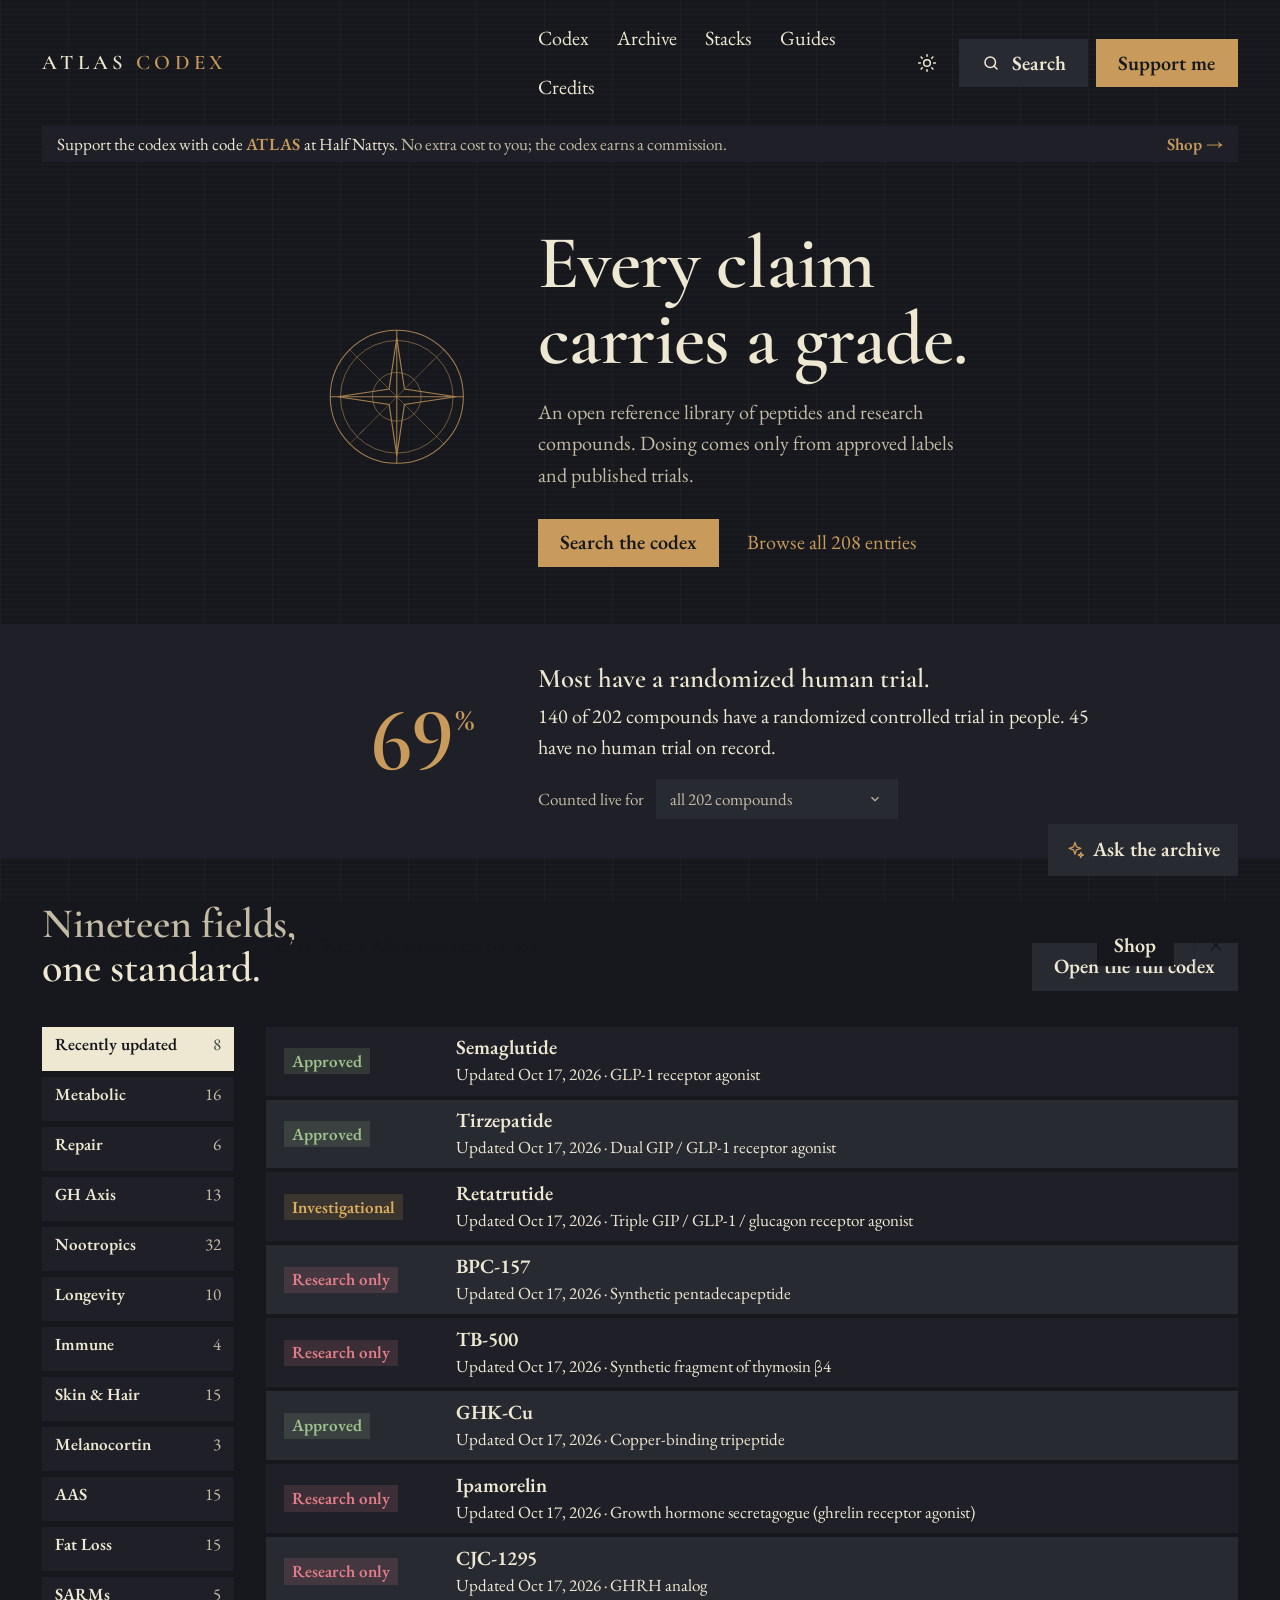
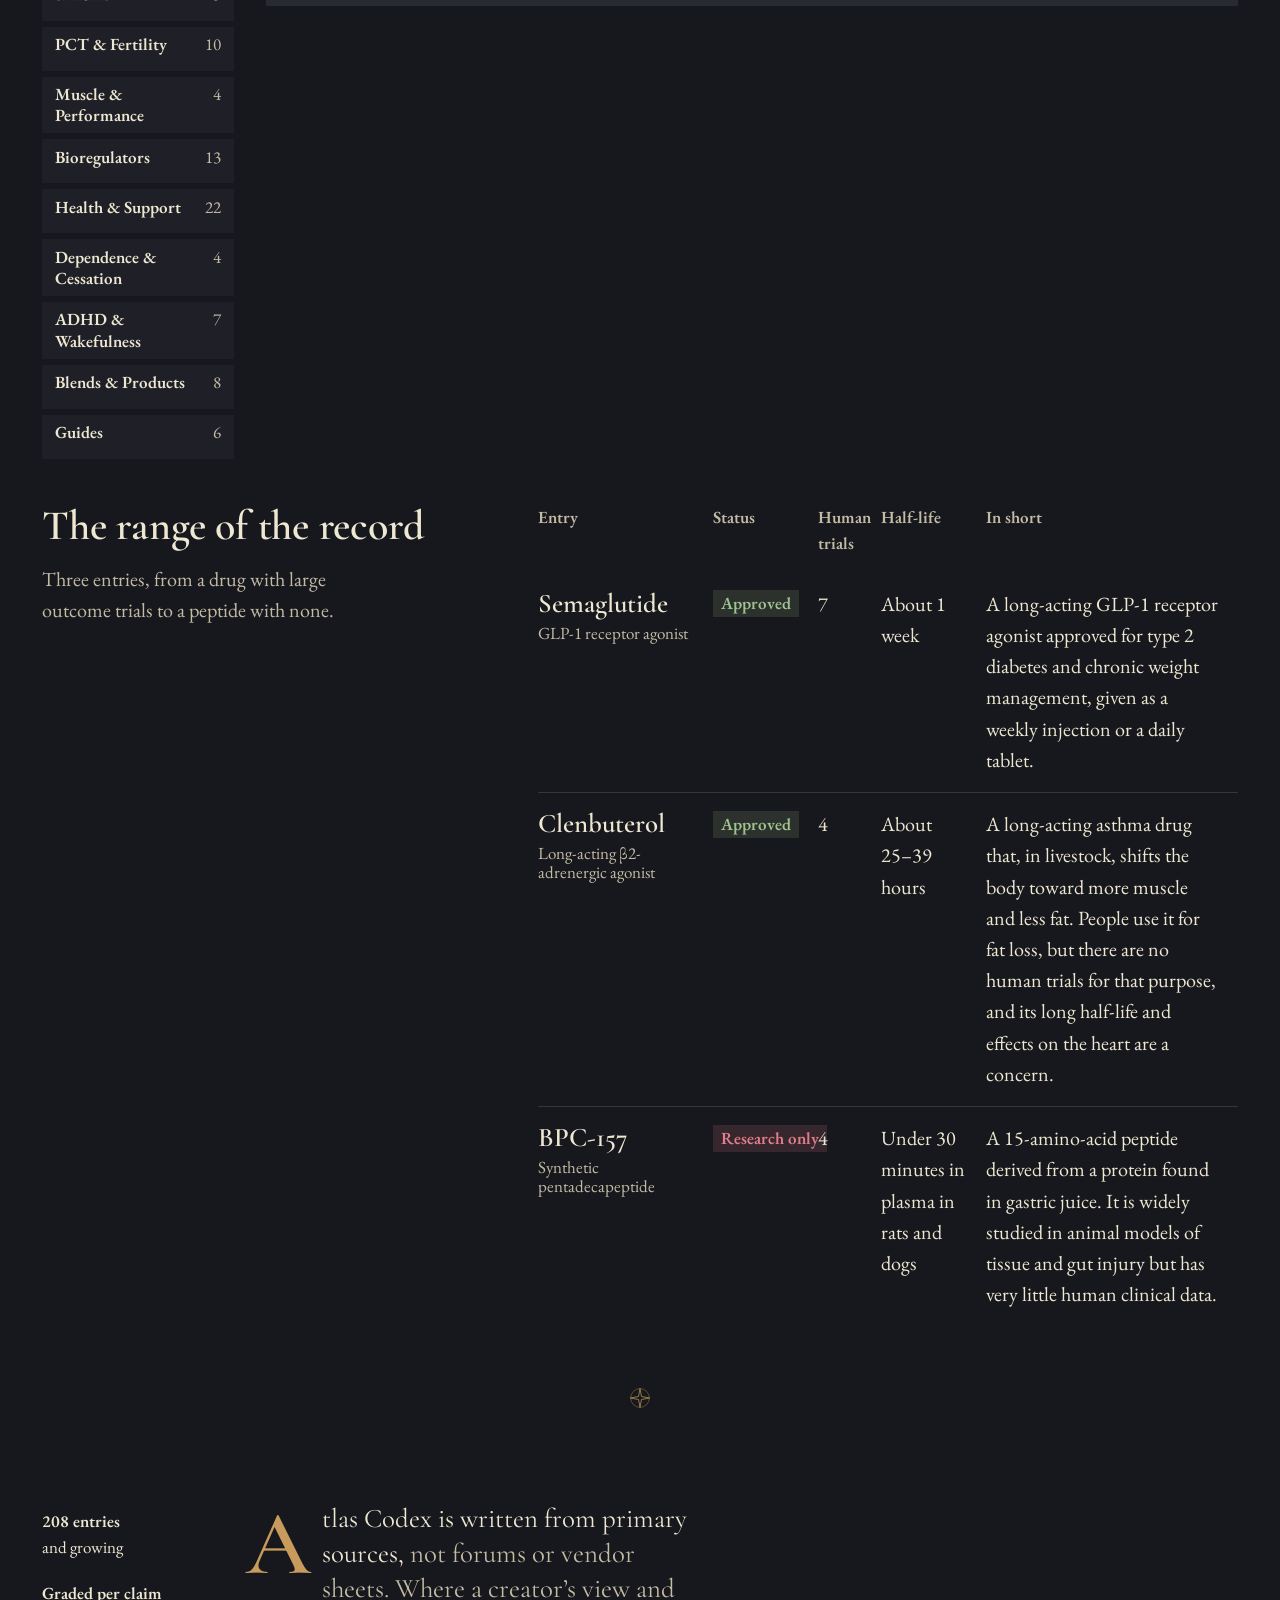
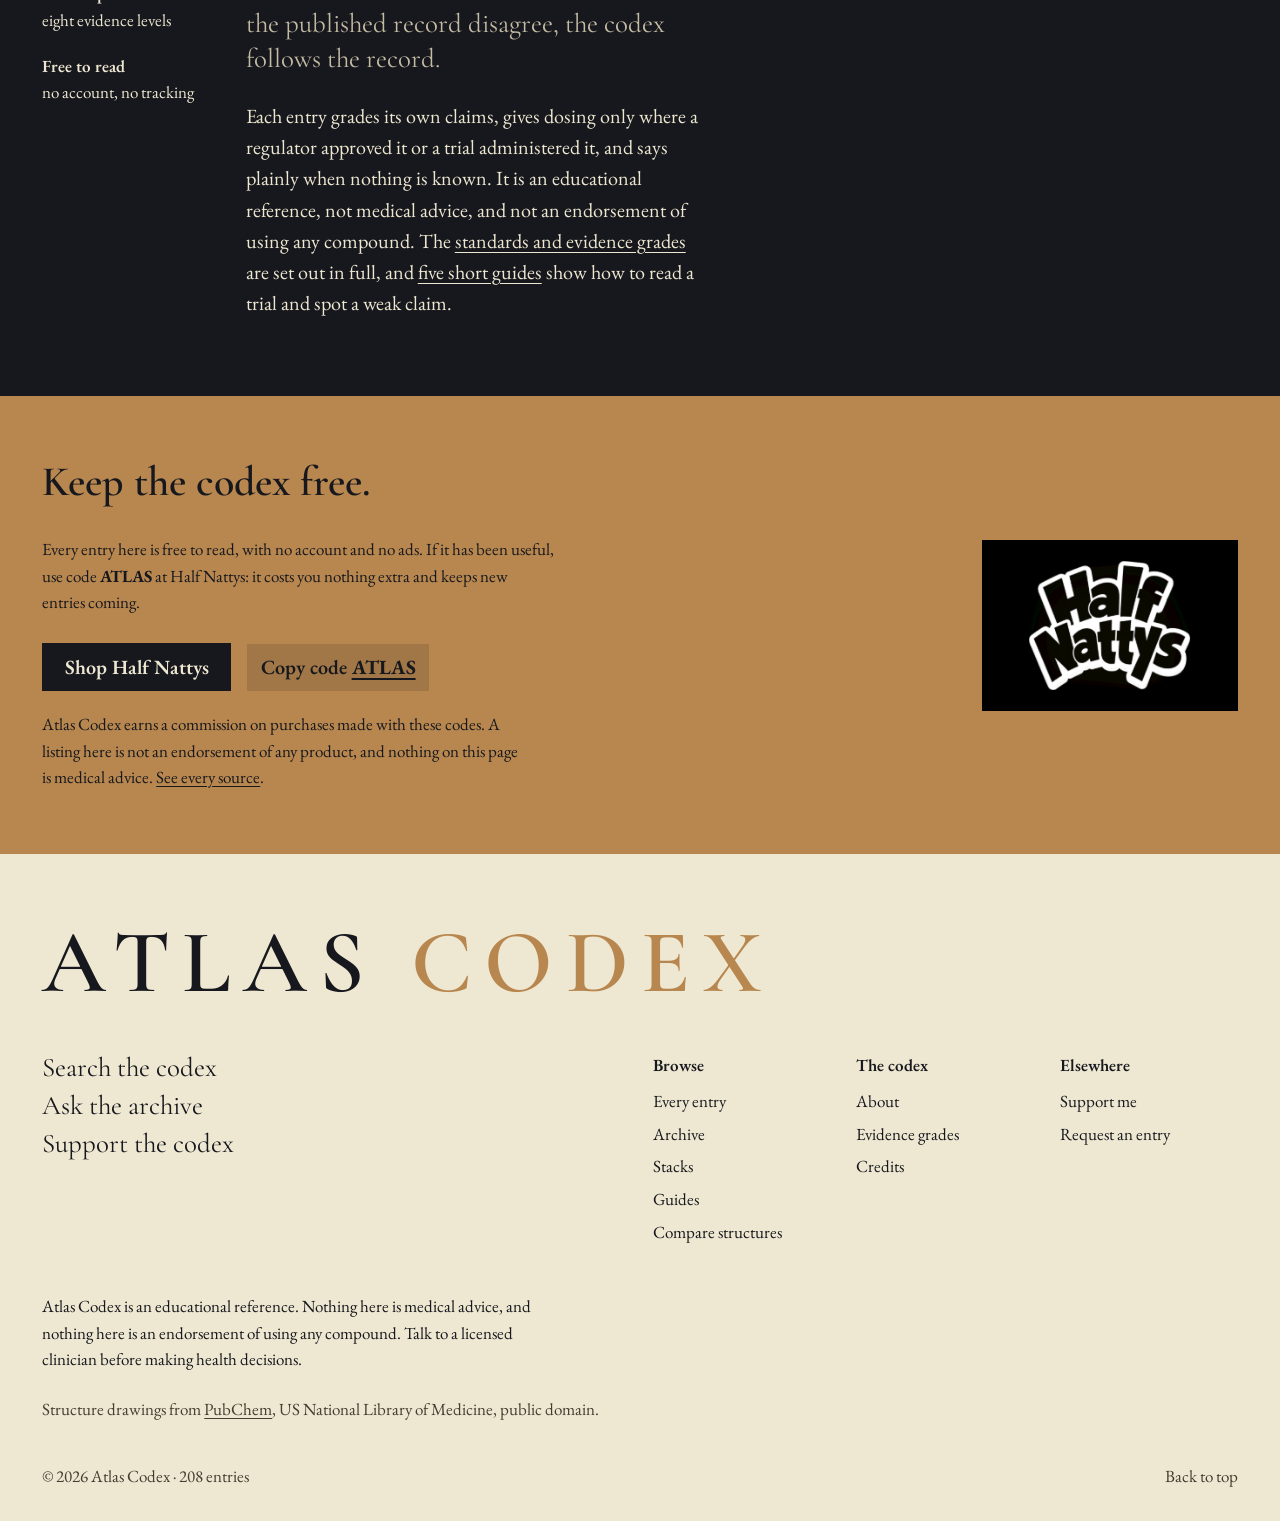
==== commit 34a45432: "Expand every compound from the published record, and add 15 compounds A research pass checked each e" ====
--- a/index.html
+++ b/index.html
@@ -25,6 +25,8 @@
   <script src="js/pk.js"></script>
   <script src="js/dosing.js"></script>
   <script src="js/monitoring.js"></script>
+  <script src="js/entries-new.js"></script>
+  <script src="js/refs-research.js"></script>
   <script src="js/buy.js"></script>
   <script src="js/uses.js"></script>
   <script src="js/stacks.js"></script>
--- a/css/style.css
+++ b/css/style.css
@@ -272,9 +272,9 @@
 .tab b { font-weight: 600; font-size: var(--step-small); }
 .tab .n { color: var(--muted); }
 .tab:active { transform: scale(0.98); }
-.tab[aria-selected="true"] { background: var(--ink); color: var(--bg); }
-.tab[aria-selected="true"] .n { color: inherit; opacity: .75; }
-@media (hover: hover) and (pointer: fine) { .tab:hover:not([aria-selected="true"]) { background: var(--surface-2); } }
+.tab[aria-selected="true"], .tab[aria-pressed="true"] { background: var(--ink); color: var(--bg); }
+.tab[aria-selected="true"] .n, .tab[aria-pressed="true"] .n { color: inherit; opacity: .75; }
+@media (hover: hover) and (pointer: fine) { .tab:hover:not([aria-selected="true"]):not([aria-pressed="true"]) { background: var(--surface-2); } }
 
 .bands { display: flex; flex-direction: column; gap: 4px; }
 .band {
@@ -856,12 +856,20 @@
 .use-line .link { color: var(--accent); margin-left: .15rem; white-space: nowrap; }
 .group-note { color: var(--muted); font-size: var(--step-small); margin: -0.5rem 0 1rem; }
 /* a stack's band: the pair's grade, its name over its parts, and its use cases at the right */
-.band.stack-band { grid-template-columns: 9.5rem minmax(0, 1fr) minmax(0, 13rem); }
+.band.stack-band, .band.with-uses { grid-template-columns: 9.5rem minmax(0, 1fr) minmax(0, 13.5rem); }
 .band.stack-band .ev { justify-self: start; }
-.band-uses { color: var(--muted); font-size: var(--step-small); line-height: 1.35; text-align: right; }
-@media (hover: hover) and (pointer: fine) { .band.stack-band:hover .band-uses { color: var(--ink); } }
-@media (max-width: 56rem) {
-  .band.stack-band { grid-template-columns: minmax(0, 1fr); row-gap: .35rem; }
+/* use cases at the right of a band: one per line, quiet, and the picked ones in full ink */
+.band-uses { display: flex; flex-direction: column; align-items: flex-end; gap: .1rem; color: var(--muted); font-size: var(--step-small); line-height: 1.3; text-align: right; }
+.band-uses span { transition: color var(--t-hover) ease; }
+.band-uses.many { font-size: .9375rem; line-height: 1.2; gap: .05rem; }
+.band-uses .on { color: var(--ink); font-weight: 600; }
+.band-uses .on::before { content: ""; display: inline-block; width: .42em; height: .42em; margin-right: .45em; vertical-align: .14em; background: var(--accent); }
+@media (hover: hover) and (pointer: fine) { .band:hover .band-uses { color: var(--ink); } }
+@media (max-width: 56rem) {
+  .band.stack-band, .band.with-uses { grid-template-columns: minmax(0, 1fr); row-gap: .35rem; }
+  .band.with-uses .band-uses { grid-row: 3; }
+  .band-uses, .band-uses.many { flex-direction: row; flex-wrap: wrap; align-items: baseline; justify-content: flex-start; gap: .1rem .9rem; text-align: left; }
+  .band-uses:empty { display: none; }
   .band.stack-band .ev { grid-row: 2; }
   .band.stack-band .band-uses { grid-row: 3; text-align: left; }
 }
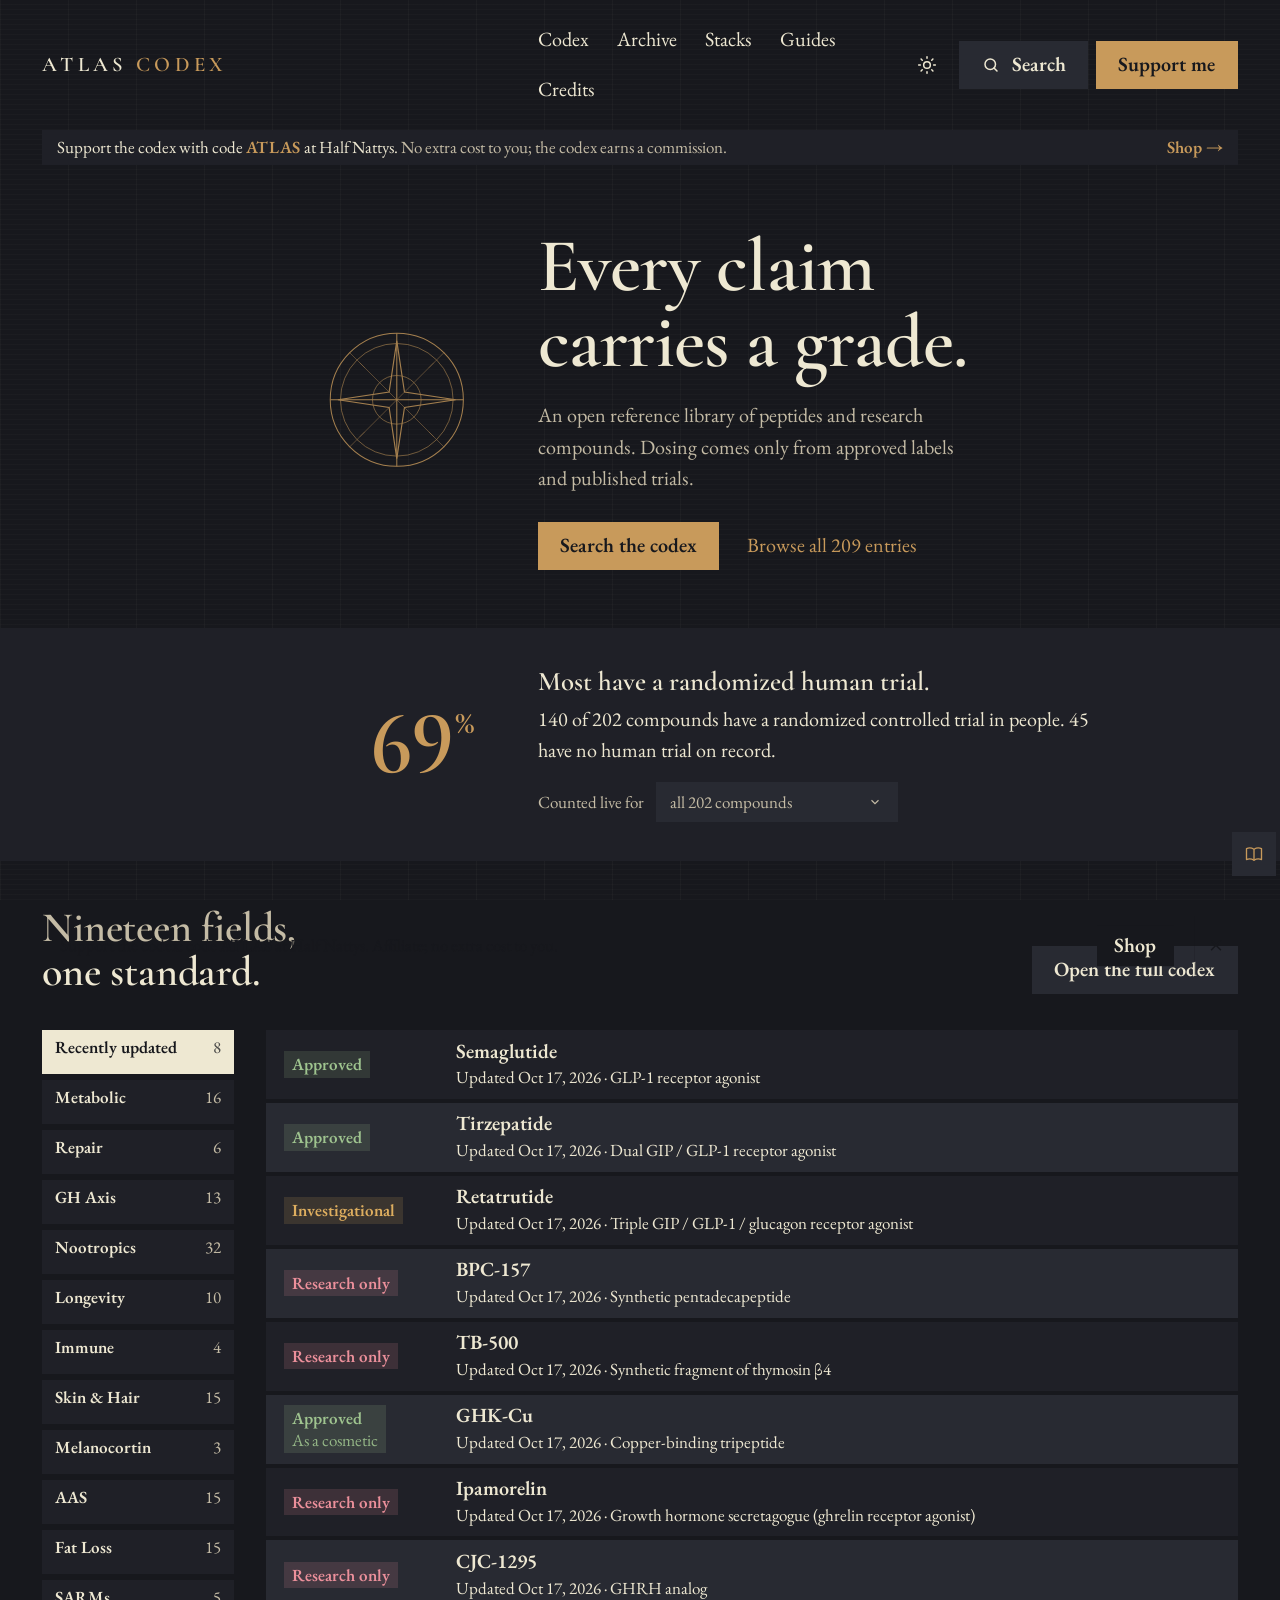
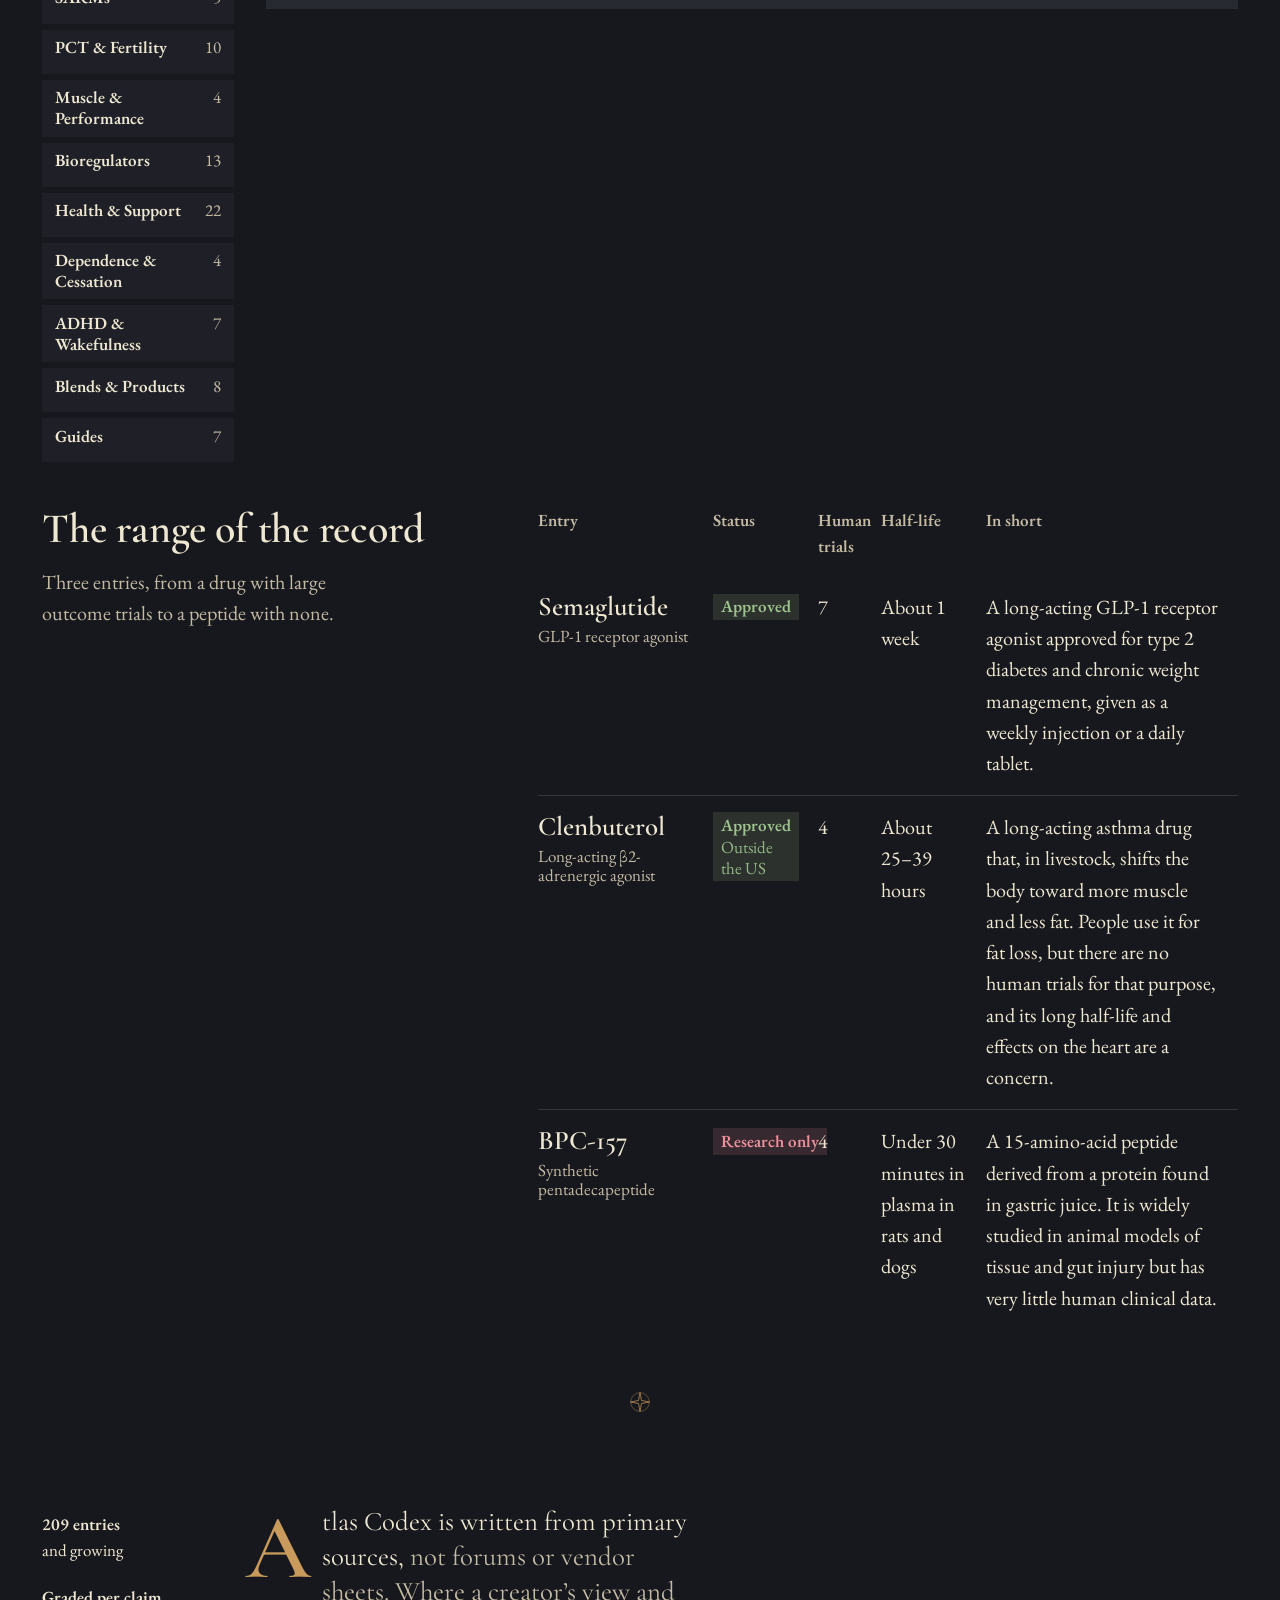
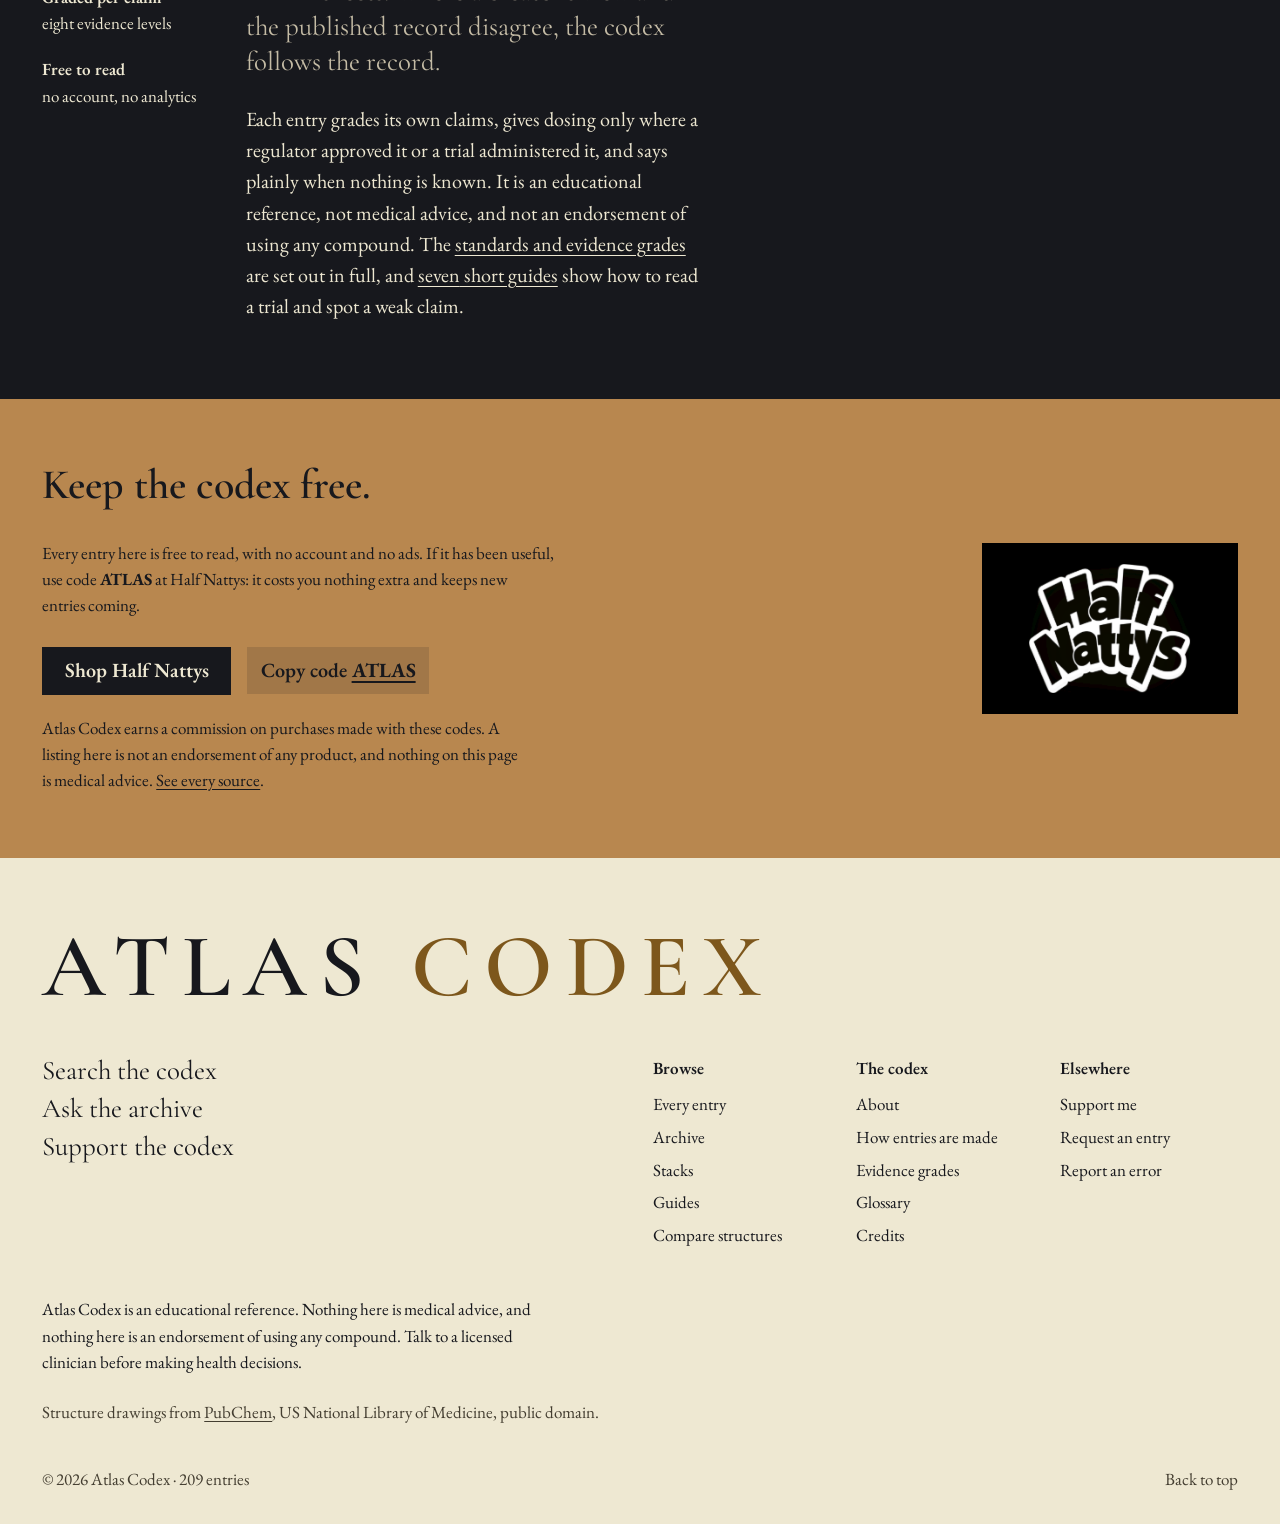
==== commit 4d5e4393: "Put risk before dosing, add interactions and a method page, and fix the critique's trust issues - En" ====
--- a/index.html
+++ b/index.html
@@ -25,6 +25,7 @@
   <script src="js/pk.js"></script>
   <script src="js/dosing.js"></script>
   <script src="js/monitoring.js"></script>
+  <script src="js/interactions.js"></script>
   <script src="js/entries-new.js"></script>
   <script src="js/refs-research.js"></script>
   <script src="js/buy.js"></script>
@@ -93,11 +94,11 @@
       <div class="about-facts" data-reveal>
         <div><b><span data-count="entries">180</span> entries</b>and growing</div>
         <div><b>Graded per claim</b>eight evidence levels</div>
-        <div><b>Free to read</b>no account, no tracking</div>
+        <div><b>Free to read</b>no account, no analytics</div>
       </div>
       <div class="about-copy" data-reveal style="--i:1">
         <p class="statement"><strong>Atlas Codex is written from primary sources,</strong> not forums or vendor sheets. Where a creator&rsquo;s view and the published record disagree, the codex follows the record.</p>
-        <p>Each entry grades its own claims, gives dosing only where a regulator approved it or a trial administered it, and says plainly when nothing is known. It is an educational reference, not medical advice, and not an endorsement of using any compound. The <a class="link-plain" href="about.html">standards and evidence grades</a> are set out in full, and <a class="link-plain" href="codex.html?cat=guides">five short guides</a> show how to read a trial and spot a weak claim.</p>
+        <p>Each entry grades its own claims, gives dosing only where a regulator approved it or a trial administered it, and says plainly when nothing is known. It is an educational reference, not medical advice, and not an endorsement of using any compound. The <a class="link-plain" href="about.html">standards and evidence grades</a> are set out in full, and <a class="link-plain" href="codex.html?cat=guides"><span data-count="guides">six</span> short guides</a> show how to read a trial and spot a weak claim.</p>
       </div>
     </section>
 
--- a/css/style.css
+++ b/css/style.css
@@ -24,12 +24,14 @@
   /* the second print colour */
   --gilt: #b8874f;
   --gilt-ink: #17181d;
+  /* gold set on the parchment field, deep enough to read there */
+  --paper-gilt: #7d571c;
 
   /* evidence and risk: meaning only, never decoration */
   --good: #9fc48f;
   --obs: #7ab3a4;
   --weak: #deae5f;
-  --bad: #e27e8a;
+  --bad: #ec909b;
   --tint: 15%;
 
   --table-line: rgba(238, 232, 210, .14);
@@ -52,10 +54,11 @@
   --paper-muted: #b3aa94;
   --gilt: #b8874f;
   --gilt-ink: #17181d;
+  --paper-gilt: #b8874f;
   --good: #3d5f28;
   --obs: #285f51;
   --weak: #74500f;
-  --bad: #9c2638;
+  --bad: #8e2132;
   --tint: 13%;
   --table-line: rgba(23, 24, 29, .16);
   --hatch: rgba(29, 31, 37, .026);
@@ -392,12 +395,12 @@
 .foot { background: var(--paper); color: var(--paper-ink); padding: clamp(2.5rem, 5vw, 4rem) var(--margin) 2rem; overflow: hidden; }
 .foot .muted { color: var(--paper-muted); }
 .foot-name { font-family: var(--font-display); font-weight: 600; font-size: clamp(2.25rem, 7vw, 6.5rem); line-height: 1; letter-spacing: .14em; text-transform: uppercase; white-space: nowrap; }
-.foot-name span { color: var(--gilt); }
+.foot-name span { color: var(--paper-gilt); }
 .foot-row { display: grid; grid-template-columns: repeat(12, minmax(0, 1fr)); column-gap: var(--gutter); margin-top: 2.75rem; }
 .foot-places { grid-column: 1 / 6; display: flex; flex-direction: column; gap: .35rem; }
 .foot-places a, .foot-places button { font-family: var(--font-display); font-size: var(--step-lead); line-height: 1.2; text-align: left; color: var(--paper-ink); }
 .foot-cols { grid-column: 7 / 13; display: grid; grid-template-columns: repeat(3, minmax(0, 1fr)); gap: var(--gutter); font-size: var(--step-small); }
-.foot-cols h3 { font-family: var(--font-text); font-weight: 600; font-size: var(--step-small); margin-bottom: .6rem; }
+.foot-cols h2 { font-family: var(--font-text); font-weight: 600; font-size: var(--step-small); margin-bottom: .6rem; }
 .foot-cols ul { display: flex; flex-direction: column; gap: .4rem; }
 .foot-disclaimer { margin-top: 3rem; max-width: 62ch; font-size: var(--step-small); }
 .foot-credits { margin-top: 1.5rem; font-size: var(--step-small); max-width: 75ch; }
@@ -510,7 +513,7 @@
 /* the one affiliate row inside a banded list */
 .band.aff { grid-template-columns: 9.5rem minmax(0, 1fr) auto; background: color-mix(in srgb, var(--gilt) 22%, var(--surface)); }
 .band.aff .aff-tag { color: var(--gilt-ink); background: var(--gilt); }
-.band.aff .aff-go { color: var(--accent); font-weight: 600; white-space: nowrap; }
+.band.aff .aff-go { color: var(--ink); font-weight: 600; white-space: nowrap; }
 @media (hover: hover) and (pointer: fine) { .band.aff:hover { background: color-mix(in srgb, var(--gilt) 34%, var(--surface)); } }
 @media (max-width: 56rem) { .band.aff { grid-template-columns: minmax(0, 1fr); } .band.aff .aff-go { grid-row: 3; } }
 
@@ -529,7 +532,8 @@
 @media (hover: hover) and (pointer: fine) { .sbar-x:hover { background: color-mix(in srgb, var(--gilt-ink) 12%, transparent); } }
 body.sbar-on .ask-fab { bottom: calc(1.5rem + 4.25rem); }
 body.sbar-on .ask-panel { bottom: calc(5.75rem + 4.25rem); }
-@media (max-width: 40rem) { .sbar .fine { display: none; } body.sbar-on .ask-fab { bottom: calc(1rem + 4.25rem); } }
+.sbar .fine .short { display: none; }
+@media (max-width: 40rem) { .sbar .fine .long { display: none; } .sbar .fine .short { display: inline; } body.sbar-on .ask-fab { bottom: calc(1rem + 4.25rem); } }
 @media (prefers-reduced-motion: reduce) { .sbar, .sbar.show { transition: none; } }
 
 /* the compass mark for a true break */
@@ -634,6 +638,18 @@
 .legend li:nth-child(even) { background: var(--surface-2); }
 .legend li > span:first-child { display: flex; flex-wrap: wrap; gap: 6px; }
 @media (max-width: 40rem) { .legend li { grid-template-columns: minmax(0, 1fr); gap: .5rem; } }
+.about-sec .side .note { color: var(--muted); font-size: var(--step-small); margin-top: .75rem; max-width: 28ch; }
+.about-sec p strong { font-weight: 600; }
+.legend.levels .risk-sys .lv { color: var(--ink); font-size: var(--step-small); font-weight: 600; }
+.about-actions { display: flex; flex-wrap: wrap; gap: .75rem 1rem; margin-top: 1.5rem; }
+/* the glossary: term and meaning as banded rows, like the grade legend */
+.glossary { display: flex; flex-direction: column; gap: 4px; margin: 0; }
+.glossary > div { display: grid; grid-template-columns: 13rem minmax(0, 1fr); gap: 1rem; background: var(--surface); padding: .8rem 1rem; font-size: var(--step-small); }
+.glossary > div:nth-child(even) { background: var(--surface-2); }
+.glossary dt { font-weight: 600; }
+.glossary dd { margin: 0; max-width: 60ch; }
+@media (max-width: 40rem) { .glossary > div { grid-template-columns: minmax(0, 1fr); gap: .25rem; } }
+@media (max-width: 56rem) { .about-sec .side .note { margin-bottom: 1rem; } }
 
 /* ---------- credits and support: one person or source per spread ---------- */
 .person { padding-block: clamp(2rem, 4vw, 3.25rem); }
@@ -696,7 +712,7 @@
 .cmp-near .chip.on { background: color-mix(in srgb, var(--gilt) 30%, var(--surface)); }
 
 .cmp-plate {
-  --pp: #eee8d2; --ink-a: #17181d; --ink-b: #84591f; --band-b: #dcbd85;
+  --pp: #eee8d2; --ink-a: #17181d; --ink-b: #7a521b; --band-b: #dcbd85;
   position: relative; aspect-ratio: 4 / 3; background: var(--pp); color: var(--ink-a); overflow: hidden;
 }
 #cmp-svg { position: absolute; inset: 0 0 2.75rem; width: 100%; height: calc(100% - 2.75rem); max-width: none; }
@@ -786,7 +802,7 @@
 .cmp-pair .kb { color: var(--accent); }
 .cmp-preset .band-note { margin-top: 0; }
 .cmp-sim { justify-self: end; color: var(--muted); font-size: var(--step-small); }
-.band.cmp-preset.on { background: color-mix(in srgb, var(--gilt) 26%, var(--surface)); }
+.band.cmp-preset.on { background: color-mix(in srgb, var(--gilt) 14%, var(--surface)); }
 .band.cmp-preset:active { transform: scale(.995); }
 
 @media (max-width: 56rem) {
@@ -842,7 +858,16 @@
 .ask-form { display: flex; gap: 6px; padding: .75rem; background: var(--surface-2); }
 .ask-form input { flex: 1; min-width: 0; background: var(--surface); border: 0; padding: .6rem .8rem; font-size: var(--step-small); }
 .ask-form .button { min-height: 2.75rem; padding: 0 1rem; }
-@media (max-width: 40rem) { .ask-fab span { display: none; } .ask-fab { padding: 0 .95rem; bottom: 1rem; } .ask-panel { bottom: 5rem; } }
+/* On wide screens the button sits in the page margin as a square, so it never covers a score or a grade;
+   its name slides out to the left on hover or focus. On phones it is the same square at the screen edge. */
+@media (min-width: 56.0625rem) {
+  .ask-fab { right: max(.25rem, calc((var(--margin) - 2.75rem) / 2)); width: 2.75rem; min-height: 2.75rem; padding: 0; justify-content: center; }
+  .ask-fab span { position: absolute; top: 0; bottom: 0; right: 100%; display: flex; align-items: center; padding: 0 .9rem; background: var(--surface-2); white-space: nowrap; clip-path: inset(0 0 0 100%); transition: clip-path 260ms var(--ease-out); }
+  .ask-fab:hover span, .ask-fab:focus-visible span { clip-path: inset(0); }
+  .ask-panel { right: calc(var(--margin) + .5rem); bottom: 1.5rem; }
+  body.sbar-on .ask-panel { bottom: calc(1.5rem + 4.25rem); }
+}
+@media (max-width: 56rem) { .ask-fab span { display: none; } .ask-fab { right: .5rem; width: 2.75rem; min-height: 2.75rem; padding: 0; justify-content: center; bottom: 1rem; } .ask-panel { bottom: 4.5rem; } }
 
 /* ---------- stacks: a list of combinations, each with its own page laid out like an entry ---------- */
 /* a labelled row of filter tabs (use case, field) */
@@ -927,6 +952,105 @@
   .stack-ledger tfoot th, .stack-ledger tfoot td { border: 0; padding: 0; }
 }
 
+/* ---------- reading aids: skip link, contents, risk key, record tools ---------- */
+/* the first stop for a keyboard: hidden above the page until it takes focus */
+.skip { position: absolute; left: var(--margin); top: .5rem; z-index: 100; transform: translateY(calc(-100% - 1rem)); }
+.skip:focus { transform: none; }
+.top-nav a { display: inline-flex; align-items: center; min-height: 2.75rem; }
+.wordmark { display: inline-block; padding-block: .55rem; }
+
+/* where an approval applies, under the word, in the same tint */
+.st-where { display: block; font-size: var(--step-small); font-weight: 400; line-height: 1.25; opacity: .9; white-space: normal; }
+
+/* codex filters: the two tab rows fold behind one line on phones */
+.filter-fold > summary { display: none; }
+.frow-label span { font-weight: 400; margin-left: .35rem; }
+@media (max-width: 56rem) {
+  .filter-fold { margin-bottom: 1.75rem; }
+  .filter-fold > summary { display: flex; justify-content: space-between; align-items: center; gap: 1rem; min-height: 3rem; padding: 0 1rem; background: var(--surface); font-weight: 600; cursor: pointer; list-style: none; }
+  .filter-fold > summary::-webkit-details-marker { display: none; }
+  .filter-fold > summary::after { content: "+"; font-size: 1.25rem; line-height: 1; }
+  .filter-fold[open] > summary::after { content: "−"; }
+  .filter-fold[open] > summary { margin-bottom: 1.25rem; }
+  .fold-count { margin-left: auto; color: var(--accent); font-weight: 600; }
+  .frow-label span { display: block; margin-left: 0; }
+}
+
+/* the key above a risk grid: what the left column and the badge each mean */
+.risk-key { display: grid; grid-template-columns: 11rem minmax(0, 1fr); gap: 1.5rem; padding: 0 1.25rem .35rem; color: var(--muted); font-size: var(--step-small); line-height: 1.3; }
+@media (max-width: 40rem) { .risk-key { display: none; } }
+
+/* a low risk score resting on a thin human record: no colour, hatched squares, and a label */
+.p-flag { display: block; margin-top: .1rem; font-size: var(--step-small); font-weight: 400; color: var(--muted); }
+.p-row.thin .meter.graded i.on { background: repeating-linear-gradient(135deg, var(--muted) 0 2px, transparent 2px 4px); outline: 1px solid var(--muted); outline-offset: -1px; }
+
+/* a caveat the reader came for stays in the full ink */
+.caveat { margin-top: 1rem; color: var(--ink); font-size: var(--step-small); }
+
+/* contents of an entry, in the side zone under the facts */
+.toc { width: 100%; }
+.toc-h { font-weight: 600; font-size: var(--step-small); color: var(--muted); margin-bottom: .35rem; }
+/* the sections run on as one wrapped line, so the list never makes the head taller than its lede */
+.toc ol { display: flex; flex-wrap: wrap; gap: .15rem 0; margin: 0; padding: 0; list-style: none; font-size: var(--step-small); line-height: 1.4; }
+.toc li:not(:last-child)::after { content: "·"; margin: 0 .5rem; color: var(--muted); }
+.toc a { text-decoration: none; }
+@media (hover: hover) and (pointer: fine) { .toc a:hover { color: var(--accent); } }
+@media (max-width: 56rem) {
+  .toc ol { gap: 0; }
+  .toc li { display: inline-flex; align-items: center; }
+  .toc a { display: inline-flex; align-items: center; min-height: 2.75rem; }
+}
+
+/* the record: the citation and the tools to keep or correct an entry */
+.cite { margin-top: 1rem; font-size: var(--step-small); overflow-wrap: anywhere; }
+.record-actions { display: flex; flex-wrap: wrap; align-items: center; gap: .75rem 1.25rem; margin-top: 1.25rem; }
+.record-actions .code-btn { min-height: 3rem; }
+
+/* a stack where the record pushes back: its grade, and what that grade found */
+.band-lead { display: flex; flex-direction: column; align-items: flex-start; gap: .3rem; }
+.against { color: var(--bad); font-size: var(--step-small); font-weight: 600; line-height: 1.2; }
+.against::before { content: ""; display: inline-block; width: 10px; height: 10px; margin-right: .4rem; background: var(--bad); }
+@media (max-width: 56rem) { .band.stack-band .band-lead { grid-row: 2; } }
+
+/* ---------- touch: every target at least 44px where fingers are the pointer ---------- */
+@media (pointer: coarse) {
+  .refs-line a { display: inline-flex; align-items: center; justify-content: center; min-width: 2.75rem; min-height: 2.75rem; }
+  .meta-list a { display: inline-block; padding-block: .6rem; }
+  .notice { padding-block: 0; }
+  .notice .go { display: inline-flex; align-items: center; min-height: 2.75rem; }
+  .cat-row .tab, .tab { min-height: 2.75rem; }
+  .chip { display: inline-flex; align-items: center; min-height: 2.75rem; }
+  .plus { width: 2.75rem; height: 2.75rem; }
+  .foot-cols ul { gap: 0; }
+  .foot-cols a { display: inline-block; padding-block: .6rem; }
+  .foot-places a, .foot-places button, .foot-legal a { display: inline-flex; align-items: center; min-height: 2.75rem; }
+  .more-links .link, .use-line .link, .filter-note .link { display: inline-flex; align-items: center; min-height: 2.75rem; }
+  .text-btn { min-height: 2.75rem; }
+  .refs-list a, .link.go, .plate-link, .stack-ledger a, .range tbody th a { display: inline-flex; align-items: center; min-height: 2.75rem; }
+}
+
+/* ---------- print: an entry to take to a clinician ---------- */
+@media print {
+  :root, :root[data-theme] { --bg: #fff; --surface: #fff; --surface-2: #fff; --ink: #000; --muted: #333; --accent: #000; --table-line: #999; }
+  body { background: #fff; color: #000; font-size: 11pt; }
+  #site-header, .skip, .ask-fab, .ask-panel, .sbar, .overlay, .buy, .toc, #support, .support-sheet, .gilt-band, #support-band, .rate-bar, .record-actions, .plate-link, .ornament { display: none !important; }
+  .foot { background: #fff; color: #000; padding: 1rem 0 0; }
+  .foot-name, .foot-row, .foot-legal, .foot-credits { display: none; }
+  .js [data-reveal], .js [data-rise], .js .lines [data-line] { opacity: 1 !important; transform: none !important; animation: none !important; }
+  .spread { grid-template-columns: 1fr; }
+  .entry-sec > .side h2, .entry-sec > .side .note { position: static; }
+  .entry-sec { padding-block: .75rem; }
+  .sheet, .risk, .act-item { background: none; padding: .5rem 0; }
+  .risk, .trial, .table tr { break-inside: avoid; }
+  .risk-detail[hidden] { display: block !important; }
+  .plus, .act-detail { display: none; }
+  .act { grid-template-columns: 1fr; }
+  .ev, .st { border: 1px solid #000; background: none; color: #000; }
+  .editor-note { background: none; border: 1px solid #999; }
+  a { text-decoration: none; }
+  .refs-list a { display: none; }
+}
+
 /* ---------- motion: entrances for the parts of each section ---------- */
 @media (prefers-reduced-motion: no-preference) {
   .js .lines [data-line] { transform: translateY(105%); animation: line-up 900ms var(--ease-out) forwards; animation-delay: calc(var(--i, 0) * 110ms + 150ms); }
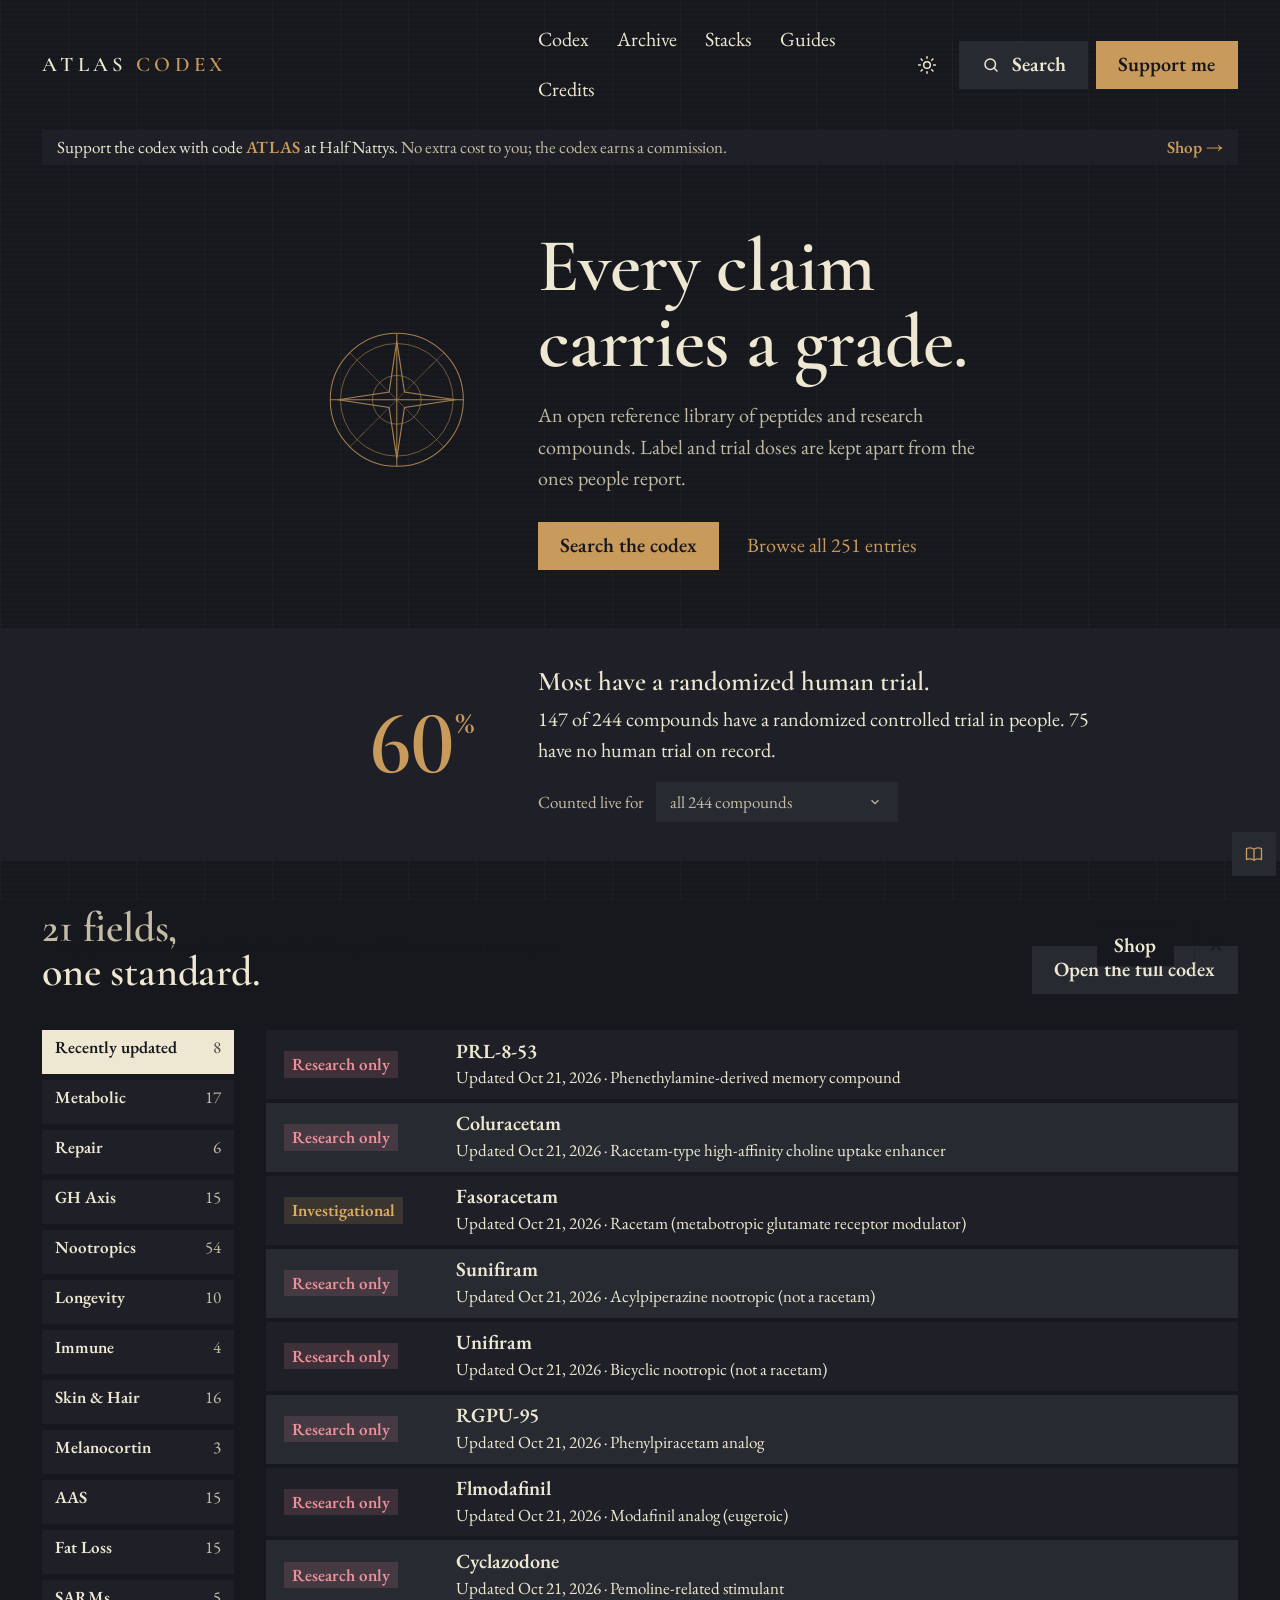
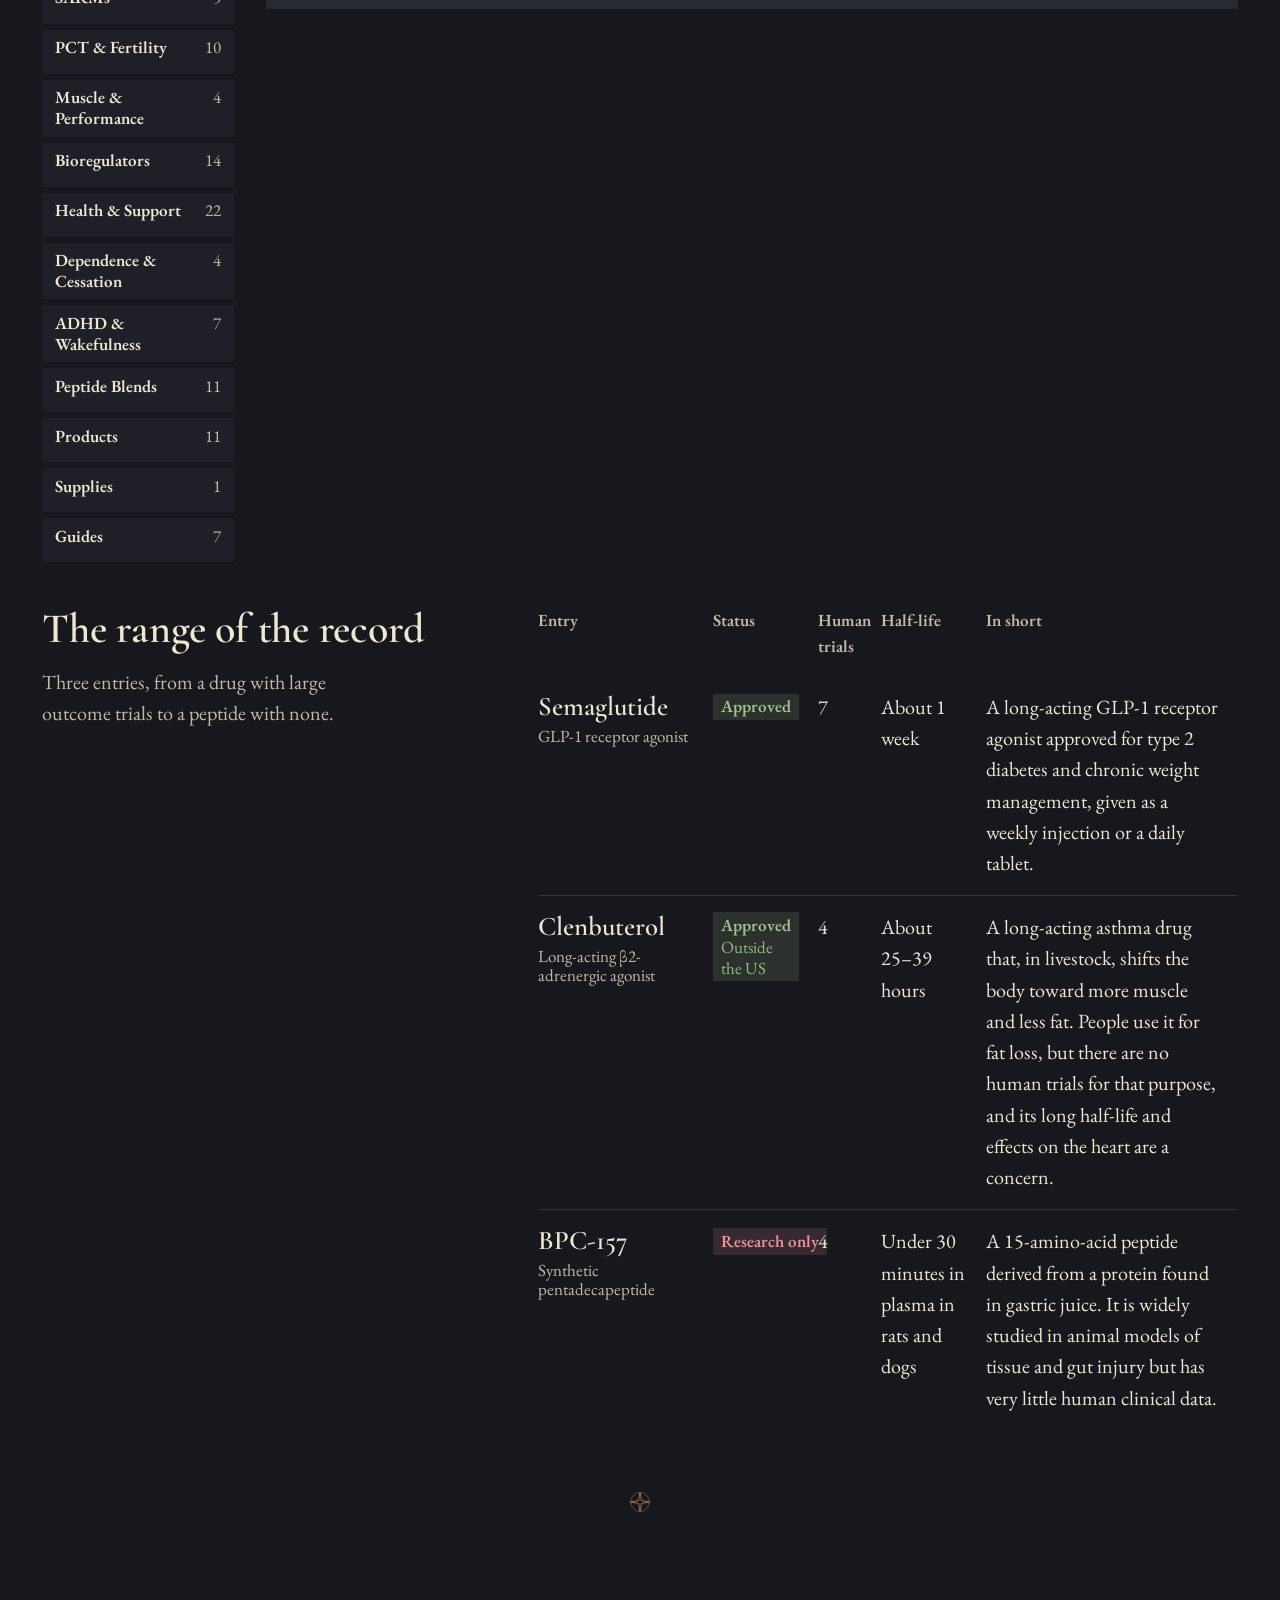
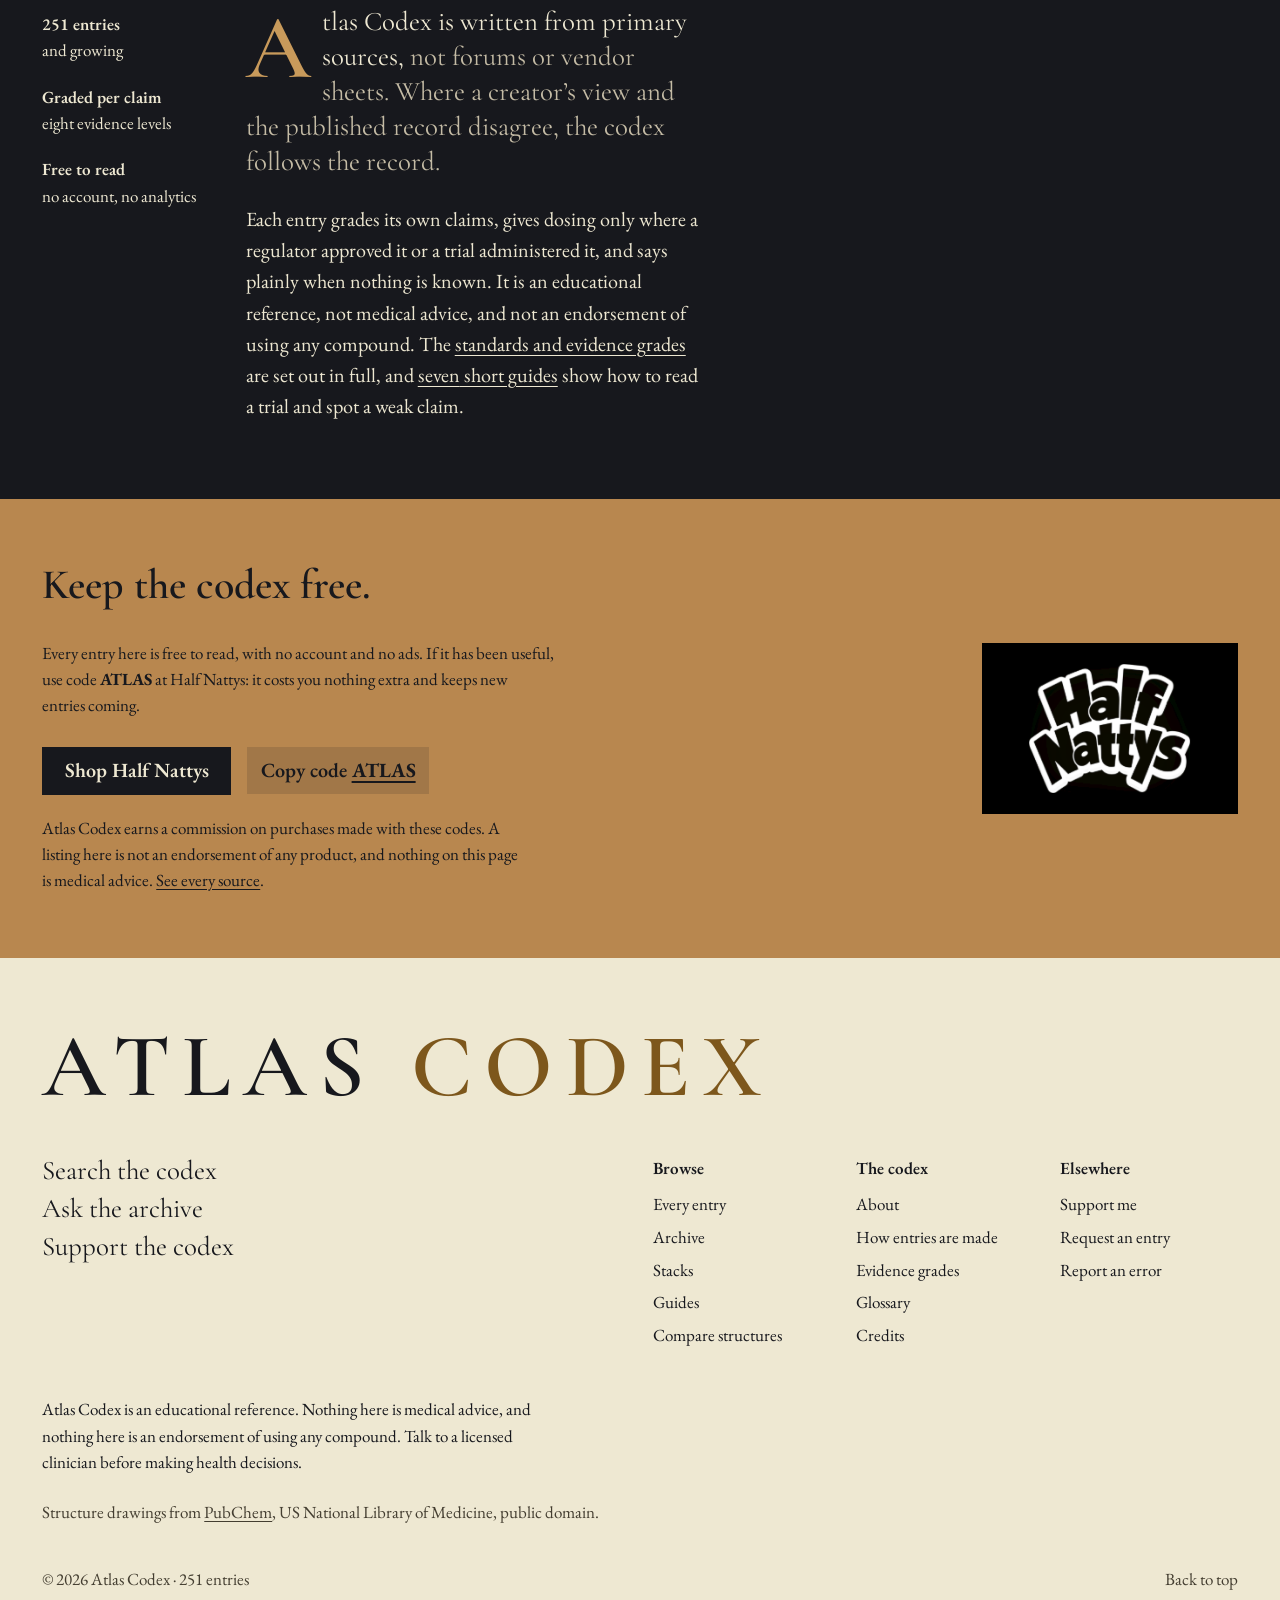
==== commit 785f5fa6: "Correct the home page's claim about dosing, and guard the counts The home page lede said dosing come" ====
--- a/index.html
+++ b/index.html
@@ -11,27 +11,7 @@
   <link rel="preconnect" href="https://fonts.gstatic.com" crossorigin>
   <link href="https://fonts.googleapis.com/css2?family=Cormorant+Garamond:wght@500;600;700&family=EB+Garamond:ital,wght@0,400;0,500;0,600;1,400&display=swap" rel="stylesheet">
   <link rel="stylesheet" href="css/style.css">
-  <script src="js/data.js"></script>
-  <script src="js/entries-aas.js"></script>
-  <script src="js/entries-noots.js"></script>
-  <script src="js/entries-metabolic.js"></script>
-  <script src="js/entries-fatloss.js"></script>
-  <script src="js/builder.js"></script>
-  <script src="js/entries-faq-1.js"></script>
-  <script src="js/entries-faq-2.js"></script>
-  <script src="js/entries-cns.js"></script>
-  <script src="js/entries-products.js"></script>
-  <script src="js/entries-guides.js"></script>
-  <script src="js/pk.js"></script>
-  <script src="js/dosing.js"></script>
-  <script src="js/monitoring.js"></script>
-  <script src="js/interactions.js"></script>
-  <script src="js/entries-new.js"></script>
-  <script src="js/refs-research.js"></script>
-  <script src="js/buy.js"></script>
-  <script src="js/uses.js"></script>
-  <script src="js/stacks.js"></script>
-  <script src="js/app.js"></script>
+  <script src="js/load.js"></script>
 </head>
 <body data-page="home">
   <header id="site-header"></header>
@@ -50,7 +30,7 @@
           <span class="line"><span data-line style="--i:0">Every claim</span></span>
           <span class="line"><span data-line style="--i:1">carries a grade.</span></span>
         </h1>
-        <p class="lede" data-rise style="--i:0">An open reference library of peptides and research compounds. Dosing comes only from approved labels and published trials.</p>
+        <p class="lede" data-rise style="--i:0">An open reference library of peptides and research compounds. Label and trial doses are kept apart from the ones people report.</p>
         <div class="hero-actions" data-rise style="--i:1">
           <button class="button" id="hero-search" type="button">Search the codex</button>
           <a class="link go" href="codex.html">Browse all <span data-count="entries">180</span> entries</a>
--- a/css/style.css
+++ b/css/style.css
@@ -453,6 +453,13 @@
 .entry-head { padding-top: 1.5rem; padding-bottom: clamp(2rem, 4vw, 3.5rem); }
 .entry-head h1 { font-size: var(--step-display); line-height: 1; letter-spacing: -0.01em; overflow-wrap: anywhere; }
 .entry-side { display: flex; flex-direction: column; gap: 1.25rem; align-items: flex-start; }
+/* The key strip of readings that closes an entry's head. The entry surface's own world restyles it;
+   this is the plain setting in the house faces, so the markup is never raw text without that layer. */
+.keys { display: grid; grid-template-columns: repeat(auto-fit, minmax(10.5rem, 1fr)); border-top: 1px solid var(--table-line); }
+.key { display: flex; flex-direction: column; padding: .9rem 1rem 1rem; border-right: 1px solid var(--table-line); }
+.key:last-child { border-right: 0; }
+.key b { flex: 1; font-weight: 600; font-size: var(--step-lead); line-height: 1.2; font-variant-numeric: tabular-nums lining-nums; }
+.key span { margin-top: .2rem; font-size: var(--step-small); color: var(--muted); line-height: 1.3; }
 .plate-card { width: min(100%, 17rem); aspect-ratio: 1; background: #eee8d2; overflow: hidden; }
 .plate-card img { width: 100%; height: 100%; object-fit: contain; padding: 6%; mix-blend-mode: multiply; filter: brightness(1.045); }
 .meta-list { display: flex; flex-direction: column; gap: .35rem; font-size: var(--step-small); color: var(--muted); }
@@ -464,14 +471,17 @@
 .entry-intro div + div p { font-size: var(--step-body); line-height: 1.55; max-width: 60ch; }
 .entry-intro .first::first-letter { font-family: var(--font-display); color: var(--accent); }
 .entry-sec { padding-block: clamp(1.75rem, 3.5vw, 3rem); }
-.entry-sec > .side h2 { font-size: var(--step-lead); line-height: 1.15; letter-spacing: -0.01em; position: sticky; top: 1.25rem; }
-.entry-sec > .side .note { color: var(--muted); font-size: var(--step-small); margin-top: .75rem; max-width: 28ch; position: sticky; top: 4rem; }
+/* The section title and its note stick as one block. Sticking each at its own offset let a title that
+   wrapped grow down over the note, because neither knows the other's height. align-self is load-bearing:
+   a stretched grid item fills the row and leaves sticky nothing to move within. */
+.entry-sec > .side { position: sticky; top: 1.25rem; align-self: start; }
+.entry-sec > .side h2 { font-size: var(--step-lead); line-height: 1.15; letter-spacing: -0.01em; }
+.entry-sec > .side .note { color: var(--muted); font-size: var(--step-small); margin-top: .75rem; max-width: 28ch; }
 @media (max-width: 56rem) {
   .entry-side { flex-direction: row; flex-wrap: wrap; align-items: flex-start; margin-top: 1.5rem; }
   .plate-card { width: 9rem; }
   .entry-head h1 { font-size: clamp(2.5rem, 11vw, 4rem); }
-  .entry-sec > .side { margin-bottom: 1.25rem; }
-  .entry-sec > .side h2, .entry-sec > .side .note { position: static; }
+  .entry-sec > .side { margin-bottom: 1.25rem; position: static; }
   .entry-head .main { order: -1; }
 }
 .sheet { background: var(--surface); padding: clamp(1.25rem, 2.2vw, 2rem); }
@@ -490,6 +500,8 @@
 .buy-logo { flex: 0 0 2.25rem; height: 2.25rem; display: grid; place-items: center; overflow: hidden; background: var(--surface); font-size: .8rem; }
 .buy-logo img { width: 100%; height: 100%; object-fit: contain; }
 .buy-none { font-size: var(--step-small); color: var(--muted); }
+.buy-mini { display: inline-block; margin-left: .35rem; padding: .05rem .45rem; font-size: var(--step-small); font-weight: 600; color: var(--accent); text-decoration: none; border: 1px solid color-mix(in srgb, var(--accent) 45%, transparent); vertical-align: middle; transition: background-color var(--t-hover) ease; }
+@media (hover: hover) and (pointer: fine) { .buy-mini:hover { background: color-mix(in srgb, var(--accent) 16%, transparent); } }
 .buy-support { display: flex; flex-direction: column; gap: .2rem; padding: .75rem .9rem; background: color-mix(in srgb, var(--accent) 18%, var(--surface)); text-decoration: none; transition: background-color var(--t-hover) ease, transform var(--t-press) var(--ease-out); }
 .buy-support strong { font-weight: 600; }
 .buy-support span { font-size: var(--step-small); color: var(--muted); }
@@ -518,8 +530,6 @@
 @media (max-width: 56rem) { .band.aff { grid-template-columns: minmax(0, 1fr); } .band.aff .aff-go { grid-row: 3; } }
 
 /* search: the closing shop row */
-#search-results .r-aff a { background: color-mix(in srgb, var(--accent) 14%, transparent); }
-#search-results .r-aff .r-name { color: var(--accent); }
 
 /* the bar that rises after the first screen */
 .sbar { position: fixed; left: var(--margin); right: var(--margin); bottom: 1rem; z-index: 35; display: flex; align-items: center; gap: .75rem 1.25rem; padding: .55rem .6rem .55rem 1.1rem; background: var(--gilt); color: var(--gilt-ink); transform: translateY(calc(100% + 2rem)); visibility: hidden; transition: transform 420ms var(--ease-out), visibility 0s linear 420ms; }
@@ -552,9 +562,9 @@
 .meter i { width: 14px; height: 14px; background: var(--surface-2); display: block; }
 .meter i.on { background: var(--ink); }
 .meter.graded i.on { background: var(--rk, var(--bad)); }
-.meter.mine i { background: color-mix(in srgb, var(--accent) 22%, transparent); }
-.meter.mine i.on { background: var(--accent); }
-.profile.editing .p-mine .meter i { cursor: pointer; width: 20px; height: 20px; }
+.meter.mine button { border: 0; padding: 0; width: 14px; height: 14px; display: block; background: color-mix(in srgb, var(--accent) 22%, transparent); }
+.meter.mine button.on { background: var(--accent); }
+.editing .p-mine .meter button { cursor: pointer; width: 20px; height: 20px; }
 .rate-bar { display: flex; justify-content: space-between; align-items: center; gap: 1rem; flex-wrap: wrap; margin-top: 4px; }
 .rate-bar span { color: var(--muted); }
 
@@ -563,6 +573,15 @@
 .table th, .table td { text-align: left; vertical-align: top; padding: .75rem .25rem .75rem 0; border-bottom: 1px solid var(--table-line); }
 .table th { width: 34%; font-weight: 600; padding-right: 1.25rem; }
 .table tr:last-child th, .table tr:last-child td { border-bottom: 0; }
+.table.legal th { width: 26%; }
+.table.legal td p { margin: .45rem 0 0; }
+.table.legal .refs-line { margin-top: .35rem; }
+.table.legal .st { white-space: normal; }
+@media (max-width: 40rem) {
+  .table.legal tr, .table.legal th, .table.legal td { display: block; width: auto; }
+  .table.legal th { padding-bottom: .35rem; border-bottom: 0; }
+  .table.legal td { padding-top: 0; }
+}
 .sheet-head { display: flex; justify-content: space-between; align-items: center; gap: 1rem; margin-bottom: .75rem; }
 .sheet-head span:first-child { font-weight: 600; }
 .no-dose strong { font-weight: 600; }
@@ -823,7 +842,10 @@
 }
 
 /* ---------- search and ask: the two things that truly float ---------- */
-.overlay { position: fixed; inset: 0; z-index: 60; background: rgba(10, 10, 12, .62); display: flex; justify-content: center; align-items: flex-start; padding: 12vh var(--margin) 0; }
+/* The search <dialog> fills the screen itself, so its own background is the dim layer. */
+.overlay { position: fixed; inset: 0; z-index: 60; width: auto; height: auto; max-width: none; max-height: none; margin: 0; border: 0; color: inherit; background: rgba(10, 10, 12, .62); justify-content: center; align-items: flex-start; padding: 12vh var(--margin) 0; }
+.overlay[open] { display: flex; }
+.overlay::backdrop { background: none; }
 .search-panel { width: 100%; max-width: 44rem; background: var(--surface); box-shadow: 0 30px 80px rgba(0, 0, 0, .45); /* taste-skill-ignore: floats above the page */ }
 .search-row { display: flex; align-items: center; gap: .75rem; padding: 0 1.25rem; background: var(--surface-2); color: var(--muted); }
 .search-row input { flex: 1; min-width: 0; background: none; border: 0; color: var(--ink); font-size: var(--step-lead); padding: 1.1rem 0; }
@@ -984,8 +1006,41 @@
 .p-flag { display: block; margin-top: .1rem; font-size: var(--step-small); font-weight: 400; color: var(--muted); }
 .p-row.thin .meter.graded i.on { background: repeating-linear-gradient(135deg, var(--muted) 0 2px, transparent 2px 4px); outline: 1px solid var(--muted); outline-offset: -1px; }
 
+/* anecdotes: the editor's collection and readers' reports. Banded like the risk grid, the reported words in italic,
+   because they are someone else's voice, and the record's answer on a tint step beneath. */
+.anec { display: grid; grid-template-columns: 11rem minmax(0, 1fr); gap: .5rem 1.5rem; align-items: start; background: var(--surface); padding: 1.1rem 1.25rem; }
+.anecs > .anec:nth-child(even) { background: var(--surface-2); }
+.anec-kind { font-weight: 600; line-height: 1.35; }
+.anec-often { display: flex; align-items: center; gap: .45rem; margin-top: .2rem; font-weight: 400; color: var(--muted); font-size: var(--step-small); }
+.meter.often { gap: 3px; }
+.meter.often i { width: 9px; height: 9px; background: color-mix(in srgb, var(--ink) 16%, transparent); }
+.meter.often i.on { background: var(--muted); }
+.anec-said { font-style: italic; font-size: var(--step-body); line-height: 1.5; max-width: 60ch; }
+.anec-facts { margin-top: .5rem; color: var(--muted); font-size: var(--step-small); }
+.anec-facts a, .anec-src a { color: var(--ink); }
+.anec-src { display: flex; flex-wrap: wrap; align-items: center; gap: .4rem .75rem; margin-top: .7rem; color: var(--muted); font-size: var(--step-small); }
+.anec-record { margin-top: .9rem; padding: .75rem .95rem; max-width: 62ch; background: color-mix(in srgb, var(--ink) 6%, transparent); font-size: var(--step-small); }
+.anec-record b { font-weight: 600; }
+.anec-record.rec-disagrees, .anec-record.rec-note { background: color-mix(in srgb, var(--weak) var(--tint), transparent); }
+.anec-record.rec-disagrees b, .anec-record.rec-note b { color: var(--weak); }
+.anec .refs-line { margin-top: .6rem; }
+.anec-send { display: grid; grid-template-columns: minmax(0, 1fr) auto; gap: 1rem 2rem; align-items: center; margin-top: 4px; background: color-mix(in srgb, var(--accent) 12%, var(--surface)); }
+.anec-send h3 { font-size: var(--step-lead); line-height: 1.15; }
+.anec-send p { margin-top: .4rem; font-size: var(--step-small); max-width: 60ch; }
+@media (max-width: 40rem) {
+  .anec { grid-template-columns: minmax(0, 1fr); padding: 1rem; }
+  .anec-kind { display: flex; flex-wrap: wrap; align-items: baseline; gap: .1rem .75rem; }
+  .anec-send { grid-template-columns: minmax(0, 1fr); }
+  .anec-send .button { justify-self: start; }
+}
+
 /* a caveat the reader came for stays in the full ink */
 .caveat { margin-top: 1rem; color: var(--ink); font-size: var(--step-small); }
+/* Reported amounts sit under the studied ones and are drawn a step back, so the two are never read as one.
+   One block per source, so two sources that disagree are both legible. */
+.reported-dose { margin-top: 1.25rem; border-left: 1px solid var(--table-line); }
+.reported-dose .anec-kind { margin-bottom: .85rem; }
+.reported-caveat { margin-top: 1rem; }
 
 /* contents of an entry, in the side zone under the facts */
 .toc { width: 100%; }
@@ -1033,12 +1088,12 @@
 @media print {
   :root, :root[data-theme] { --bg: #fff; --surface: #fff; --surface-2: #fff; --ink: #000; --muted: #333; --accent: #000; --table-line: #999; }
   body { background: #fff; color: #000; font-size: 11pt; }
-  #site-header, .skip, .ask-fab, .ask-panel, .sbar, .overlay, .buy, .toc, #support, .support-sheet, .gilt-band, #support-band, .rate-bar, .record-actions, .plate-link, .ornament { display: none !important; }
+  #site-header, .skip, .ask-fab, .ask-panel, .sbar, .overlay, .buy, .buy-mini, .toc, #support, .support-sheet, .gilt-band, #support-band, .rate-bar, .record-actions, .plate-link, .ornament { display: none !important; }
   .foot { background: #fff; color: #000; padding: 1rem 0 0; }
   .foot-name, .foot-row, .foot-legal, .foot-credits { display: none; }
   .js [data-reveal], .js [data-rise], .js .lines [data-line] { opacity: 1 !important; transform: none !important; animation: none !important; }
   .spread { grid-template-columns: 1fr; }
-  .entry-sec > .side h2, .entry-sec > .side .note { position: static; }
+  .entry-sec > .side { position: static; }
   .entry-sec { padding-block: .75rem; }
   .sheet, .risk, .act-item { background: none; padding: .5rem 0; }
   .risk, .trial, .table tr { break-inside: avoid; }
@@ -1046,7 +1101,9 @@
   .plus, .act-detail { display: none; }
   .act { grid-template-columns: 1fr; }
   .ev, .st { border: 1px solid #000; background: none; color: #000; }
-  .editor-note { background: none; border: 1px solid #999; }
+  .editor-note, .anec-record { background: none; border: 1px solid #999; }
+  .anec { background: none !important; padding: .5rem 0; break-inside: avoid; }
+  .anec-send { display: none; }
   a { text-decoration: none; }
   .refs-list a { display: none; }
 }
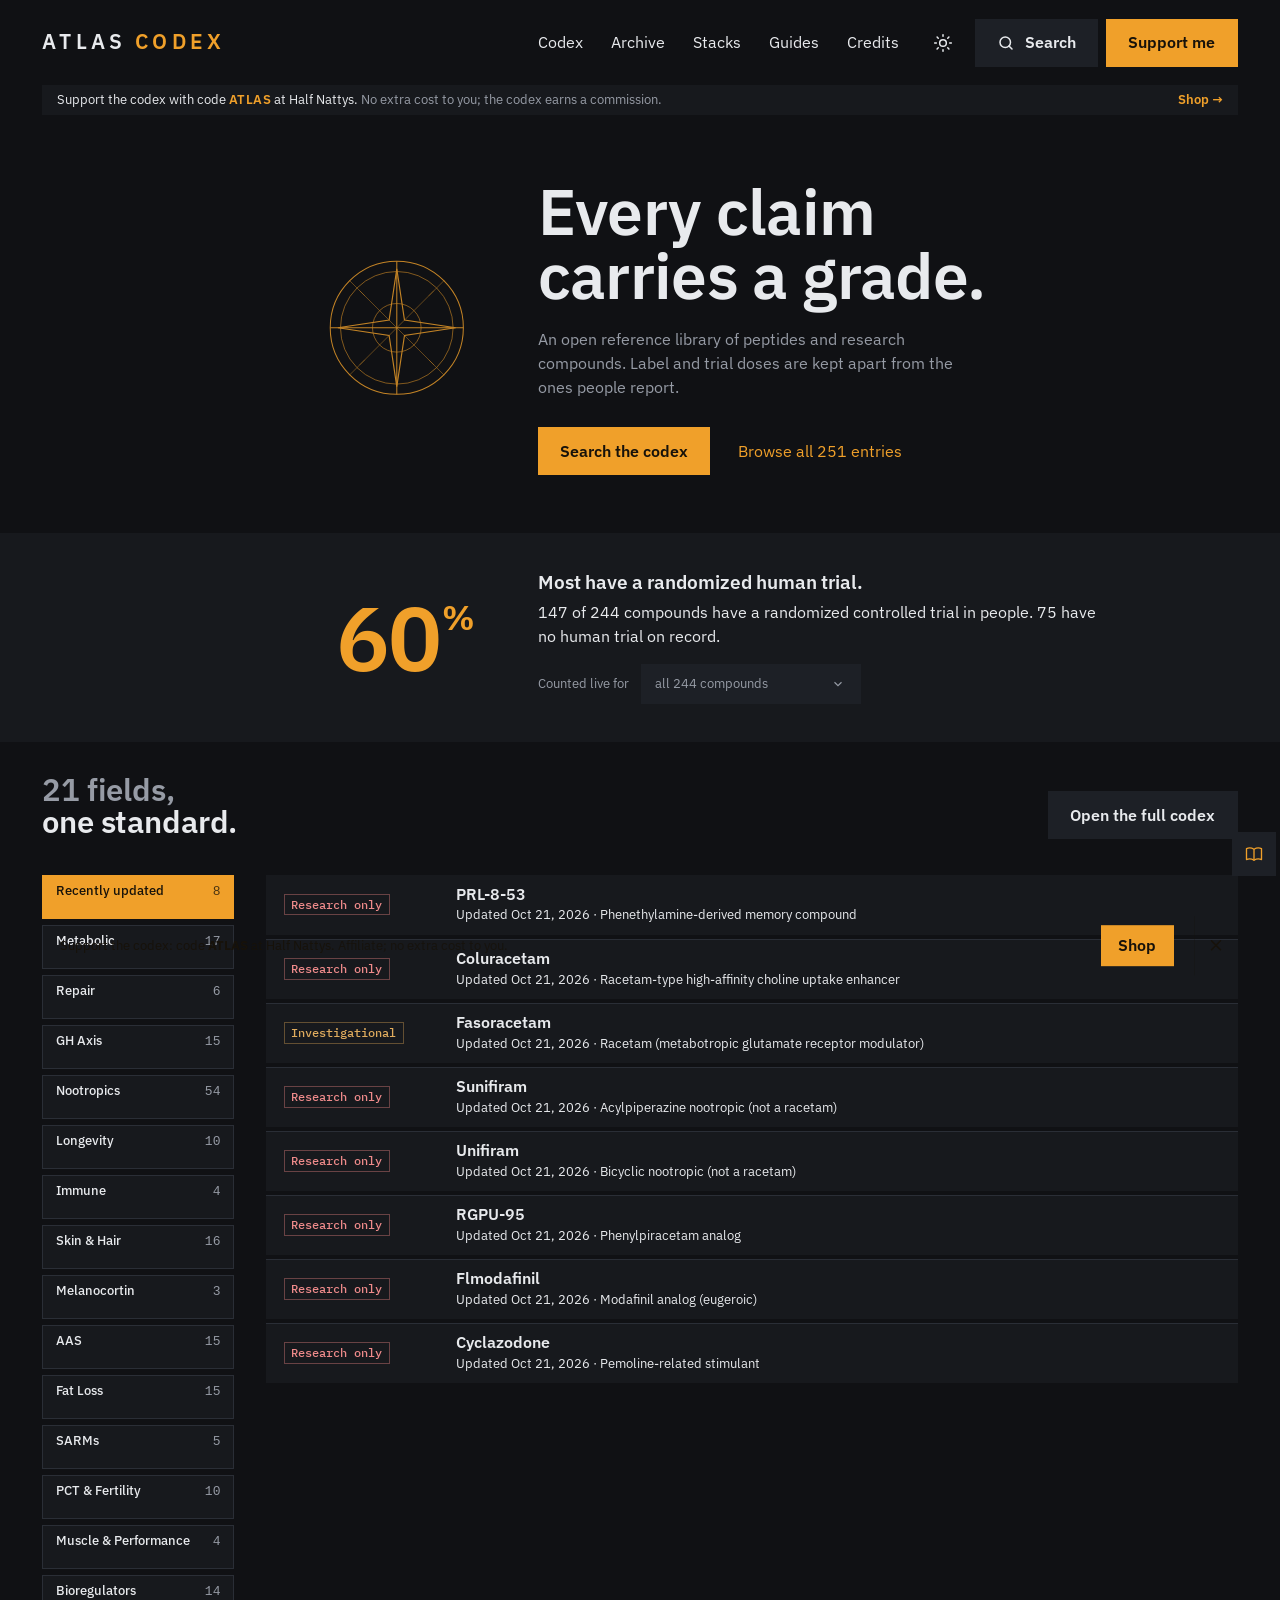
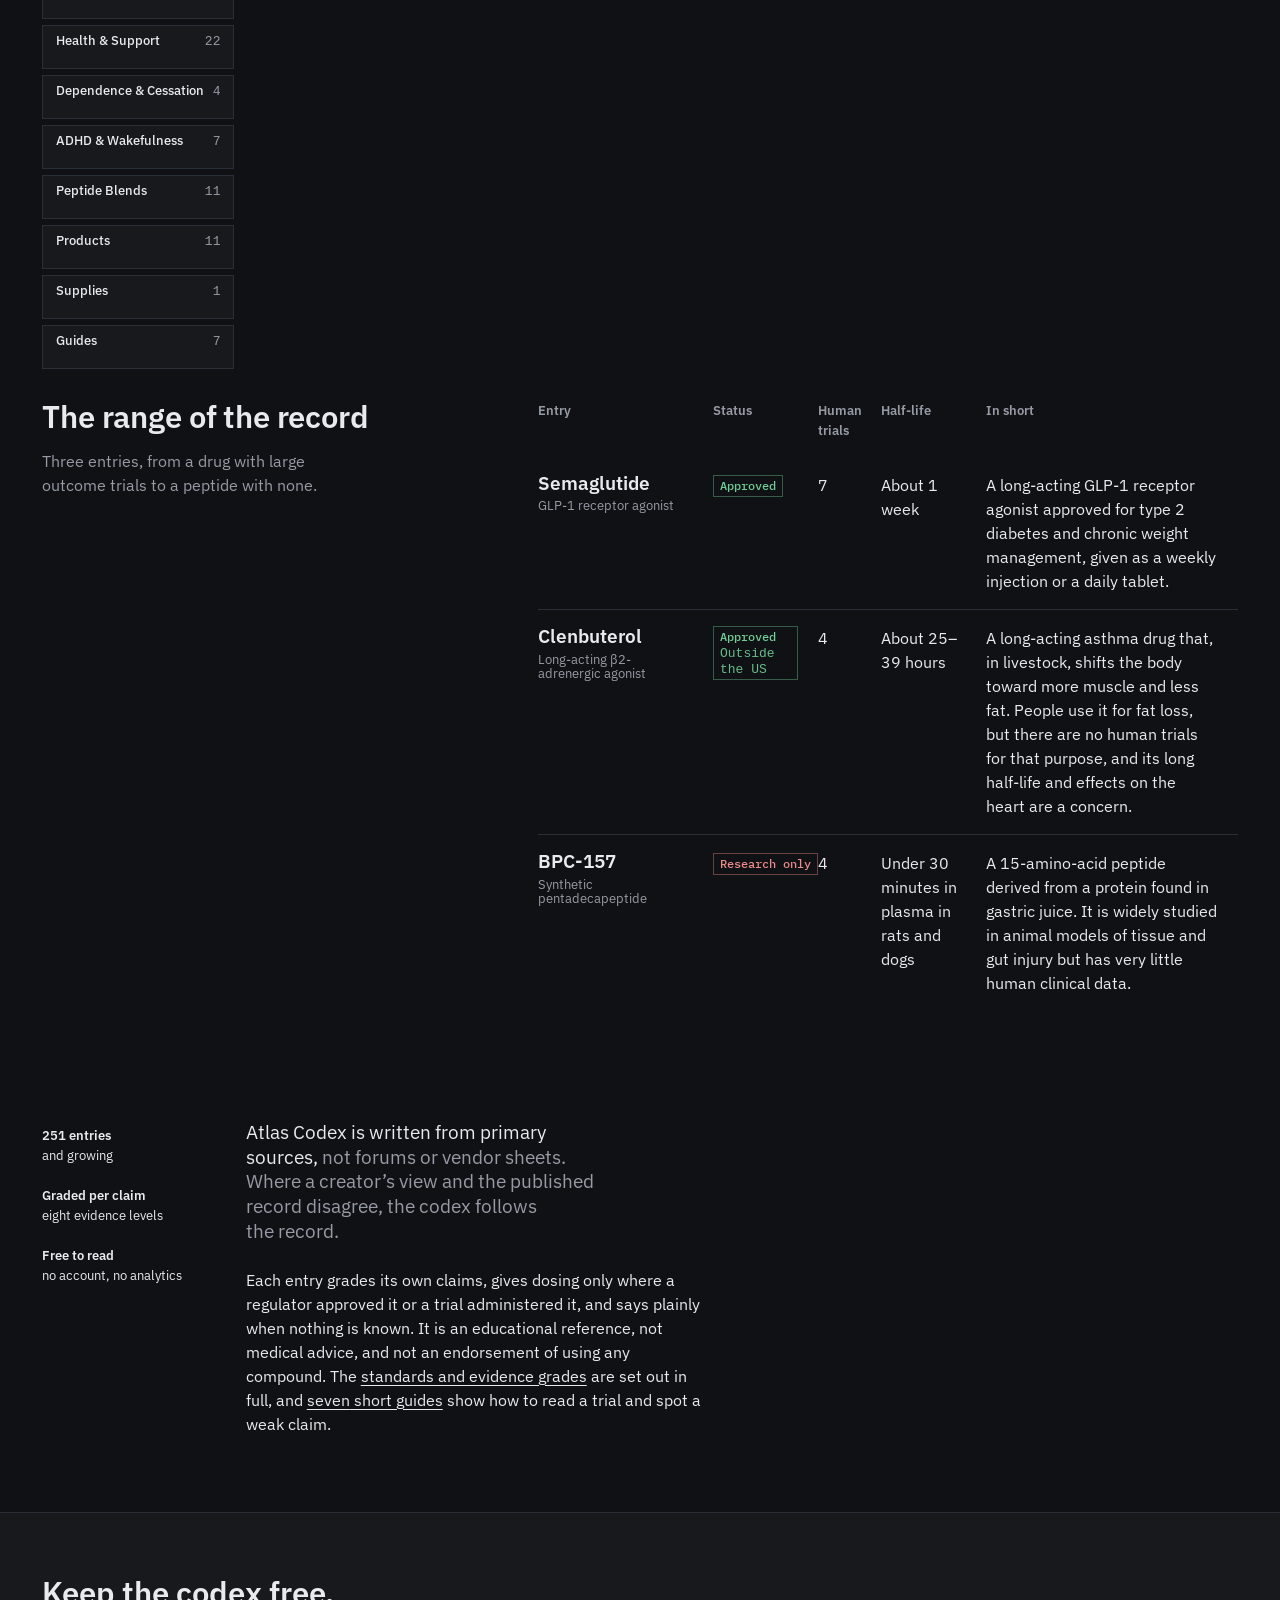
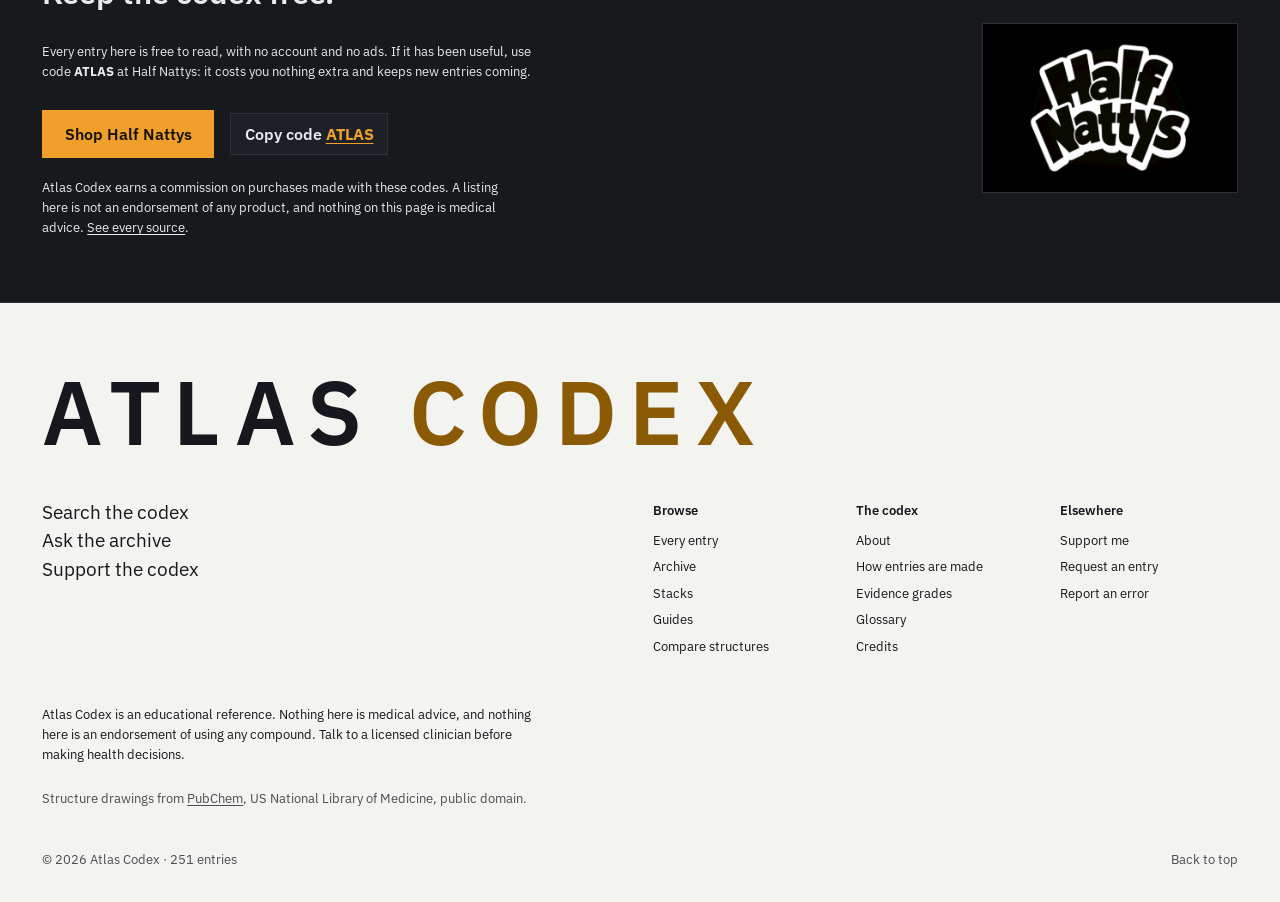
==== commit def567e2: "Set the whole site in the instrument The entry page has been in a second visual world since it was r" ====
--- a/index.html
+++ b/index.html
@@ -9,7 +9,7 @@
   <script>document.documentElement.classList.add('js')</script>
   <link rel="preconnect" href="https://fonts.googleapis.com">
   <link rel="preconnect" href="https://fonts.gstatic.com" crossorigin>
-  <link href="https://fonts.googleapis.com/css2?family=Cormorant+Garamond:wght@500;600;700&family=EB+Garamond:ital,wght@0,400;0,500;0,600;1,400&display=swap" rel="stylesheet">
+  <link href="https://fonts.googleapis.com/css2?family=IBM+Plex+Mono:wght@400;500&family=IBM+Plex+Sans:wght@400;500;600;700&display=swap" rel="stylesheet">
   <link rel="stylesheet" href="css/style.css">
   <script src="js/load.js"></script>
 </head>
--- a/css/style.css
+++ b/css/style.css
@@ -6,63 +6,68 @@
    Colours come from the brand mark (ink #17181d, parchment #eee8d2, gold #b8874f). */
 
 :root, :root[data-theme="dark"] {
-  --bg: #17181d;
-  --surface: #1f2027;
-  --surface-2: #282a32;
-  --ink: #eee8d2;
-  --muted: #c4bba5;
-  --accent: #c89a5b;
-  --accent-ink: #17181d;
-  --accent-hover: #d8ad72;
-
-  /* the inverse field: a parchment page inside the ink book */
-  --paper: #eee8d2;
-  --paper-2: #e3dbc3;
+  --bg: #101114;
+  --surface: #17191d;
+  --surface-2: #1d2026;
+  --ink: #e8eaed;
+  --muted: #969ba5;
+  --accent: #f0a02a;
+  --accent-ink: #17120a;
+  --accent-hover: #f7b14b;
+
+  /* The one light material: the ground a structure drawing is multiplied onto. It stays light in
+     both themes, because the PubChem line art is black on transparent and vanishes on a dark field. */
+  --paper: #f3f3ef;
+  --paper-2: #e7e7e1;
   --paper-ink: #17181d;
-  --paper-muted: #443e31;
-
-  /* the second print colour */
-  --gilt: #b8874f;
-  --gilt-ink: #17181d;
-  /* gold set on the parchment field, deep enough to read there */
-  --paper-gilt: #7d571c;
+  --paper-muted: #4a4d52;
+
+  /* The accent as a field: the surfaces that ask for something, and nothing else. */
+  --gilt: #f0a02a;
+  --gilt-ink: #17120a;
+  --paper-gilt: #8a5a06;
 
   /* evidence and risk: meaning only, never decoration */
-  --good: #9fc48f;
-  --obs: #7ab3a4;
-  --weak: #deae5f;
-  --bad: #ec909b;
-  --tint: 15%;
-
-  --table-line: rgba(238, 232, 210, .14);
-  --hatch: rgba(238, 232, 210, .02);
-  --chain: rgba(238, 232, 210, .032);
+  --good: #6fcf97;
+  --obs: #67b9c4;
+  --weak: #e0ac5e;
+  --bad: #ef8b8b;
+  /* Grades read as outlined words here, so the fill is dropped at the source and the hue moves to
+     the border. Rules that still mix --tint resolve to transparent. */
+  --tint: 0%;
+
+  --rule: #2a2e36;
+  --table-line: #2a2e36;
+  /* The laid-paper tooth belonged to the annual. An instrument face has none. */
+  --hatch: transparent;
+  --chain: transparent;
   color-scheme: dark;
 }
 :root[data-theme="light"] {
-  --bg: #f3eee1;
-  --surface: #e9e2cf;
-  --surface-2: #ddd5be;
-  --ink: #17181d;
-  --muted: #555043;
-  --accent: #7d571c;
-  --accent-ink: #f8f4e9;
-  --accent-hover: #6a4914;
-  --paper: #17181d;
-  --paper-2: #22242b;
-  --paper-ink: #eee8d2;
-  --paper-muted: #b3aa94;
-  --gilt: #b8874f;
-  --gilt-ink: #17181d;
-  --paper-gilt: #b8874f;
-  --good: #3d5f28;
-  --obs: #285f51;
-  --weak: #74500f;
-  --bad: #8e2132;
-  --tint: 13%;
-  --table-line: rgba(23, 24, 29, .16);
-  --hatch: rgba(29, 31, 37, .026);
-  --chain: rgba(29, 31, 37, .045);
+  --bg: #f6f6f4;
+  --surface: #fdfdfc;
+  --surface-2: #eeeeeb;
+  --ink: #16181c;
+  --muted: #585d66;
+  --accent: #9c5c00;
+  --accent-ink: #fffdf8;
+  --accent-hover: #7e4a00;
+  --paper: #f3f3ef;
+  --paper-2: #e7e7e1;
+  --paper-ink: #17181d;
+  --paper-muted: #4a4d52;
+  --gilt: #9c5c00;
+  --gilt-ink: #fffdf8;
+  --paper-gilt: #8a5a06;
+  --good: #1f6b43;
+  --obs: #1b5c66;
+  --weak: #7a4e07;
+  --bad: #9c2d2d;
+  --tint: 0%;
+  --rule: #dcdcd6;
+  --table-line: #dcdcd6;
+  --hatch: transparent;
+  --chain: transparent;
   color-scheme: light;
 }
 
@@ -72,18 +77,23 @@
   --risk-3: var(--weak);
   --risk-4: color-mix(in oklch, var(--weak) 50%, var(--bad));
   --risk-5: var(--bad);
-  --font-display: "Cormorant Garamond", "EB Garamond", Georgia, serif;
-  --font-text: "EB Garamond", Georgia, "Times New Roman", serif;
-
-  --step-small: 1.0625rem;
-  --step-body: clamp(1.125rem, 1.06rem + 0.25vw, 1.3125rem);
-  --step-lead: clamp(1.375rem, 1.2rem + 0.6vw, 1.75rem);
-  --step-head: clamp(1.875rem, 1.35rem + 1.6vw, 2.625rem);
-  --step-display: clamp(2.875rem, 1.2rem + 4.4vw, 5rem);
+  --font-display: "IBM Plex Sans", system-ui, -apple-system, sans-serif;
+  --font-text: "IBM Plex Sans", system-ui, -apple-system, sans-serif;
+  /* Measurement, and the labels that name a reading. Never a costume for prose. */
+  --font-mono: "IBM Plex Mono", ui-monospace, "SF Mono", Menlo, monospace;
+
+  --step-micro: 0.75rem;
+  --step-small: 0.8125rem;
+  --step-body: 0.96875rem;
+  --step-reading: 1.0625rem;
+  --step-figure: 1.1875rem;
+  --step-lead: clamp(1.0625rem, 1rem + 0.25vw, 1.1875rem);
+  --step-head: clamp(1.5rem, 1.2rem + 0.9vw, 2rem);
+  --step-display: clamp(2.25rem, 1.5rem + 3.2vw, 4rem);
 
   --margin: clamp(1.25rem, 3.3vw, 3rem);
   --gutter: clamp(1rem, 2vw, 2rem);
-  --section: clamp(4rem, 7vw, 7rem);
+  --section: clamp(3rem, 5vw, 5rem);
   --axis: calc(42vw - var(--margin));
   --radius: 0px;
 
@@ -100,10 +110,6 @@
 body {
   margin: 0; background: var(--bg); color: var(--ink);
   font-family: var(--font-text); font-size: var(--step-body); line-height: 1.55;
-  background-image:
-    repeating-linear-gradient(0deg, var(--hatch) 0 1px, transparent 1px 5px),
-    repeating-linear-gradient(90deg, var(--chain) 0 1px, transparent 1px 68px);
-  background-attachment: fixed;
   font-kerning: normal; -webkit-font-smoothing: antialiased; text-rendering: optimizeLegibility;
   overflow-x: hidden;
 }
@@ -163,7 +169,9 @@
 .link-plain { text-decoration: underline; text-underline-offset: 0.2em; text-decoration-thickness: 0.07em; }
 .go { color: var(--accent); }
 @media (hover: hover) and (pointer: fine) {
-  .button:hover { background: var(--accent-hover); }
+  /* Only the buttons that are actually the accent take the accent's hover. .button.quiet carries
+     light text, and the lighter hover amber under it would read at about 2:1. */
+  .button:not(.quiet):hover { background: var(--accent-hover); }
   .button.quiet:hover { background: var(--surface); }
   .link:hover { text-decoration-color: currentColor; }
 }
@@ -236,8 +244,6 @@
 .hero { padding-top: clamp(2.5rem, 5vw, 4rem); padding-bottom: clamp(2.5rem, 4.5vw, 3.75rem); align-items: center; }
 .hero .side { display: flex; justify-content: flex-end; padding-right: clamp(2rem, 5vw, 5rem); }
 .rose { width: clamp(8rem, 12vw, 11rem); height: auto; color: var(--accent); opacity: .8; }
-@media (prefers-reduced-motion: no-preference) { .rose { animation: rose-turn 90s linear infinite; } }
-@keyframes rose-turn { to { transform: rotate(360deg); } }
 .hero .lede { margin-top: 1.25rem; max-width: 44ch; font-size: var(--step-body); color: var(--muted); }
 .hero-actions { display: flex; flex-wrap: wrap; align-items: center; gap: 1rem 1.75rem; margin-top: 1.75rem; }
 @media (max-width: 56rem) {
@@ -272,10 +278,11 @@
   font-size: var(--step-small); line-height: 1.25;
   transition: background-color var(--t-hover) ease, transform var(--t-press) var(--ease-out);
 }
-.tab b { font-weight: 600; font-size: var(--step-small); }
-.tab .n { color: var(--muted); }
+.tab { border: 1px solid var(--rule); }
+.tab b { font-weight: 500; font-size: var(--step-small); }
+.tab .n { color: var(--muted); font-family: var(--font-mono); font-variant-numeric: tabular-nums; }
 .tab:active { transform: scale(0.98); }
-.tab[aria-selected="true"], .tab[aria-pressed="true"] { background: var(--ink); color: var(--bg); }
+.tab[aria-selected="true"], .tab[aria-pressed="true"] { background: var(--accent); color: var(--accent-ink); border-color: var(--accent); }
 .tab[aria-selected="true"] .n, .tab[aria-pressed="true"] .n { color: inherit; opacity: .75; }
 @media (hover: hover) and (pointer: fine) { .tab:hover:not([aria-selected="true"]):not([aria-pressed="true"]) { background: var(--surface-2); } }
 
@@ -285,10 +292,10 @@
   min-height: 3.75rem; padding: .55rem 1.1rem; text-decoration: none; background: var(--surface);
   transition: background-color var(--t-hover) ease;
 }
-.band:nth-child(even) { background: var(--surface-2); }
+.band + .band { border-top: 1px solid var(--rule); }
 .band-name { display: block; font-weight: 600; font-size: var(--step-body); line-height: 1.25; }
 .band-note { display: block; color: var(--ink); font-size: var(--step-small); line-height: 1.4; margin-top: .15rem; }
-.band-thumb { width: 3.25rem; height: 3.25rem; background: #eee8d2; overflow: hidden; }
+.band-thumb { width: 3.25rem; height: 3.25rem; background: var(--paper); overflow: hidden; }
 .band-thumb img { width: 100%; height: 100%; object-fit: contain; mix-blend-mode: multiply; filter: brightness(1.045); }
 .band-thumb.empty { background: transparent; }
 @media (hover: hover) and (pointer: fine) {
@@ -307,17 +314,21 @@
 
 /* ---------- evidence grades and status, set as words on a tint ---------- */
 .ev, .st {
-  display: inline-block; vertical-align: .08em; padding: .12rem .5rem; border-radius: var(--radius);
-  font-family: var(--font-text); font-size: var(--step-small); font-weight: 600; line-height: 1.35; white-space: nowrap;
-  color: var(--muted); background: var(--surface-2);
-}
+  display: inline-block; vertical-align: .08em; padding: .05rem .4rem; border-radius: var(--radius);
+  font-family: var(--font-mono); font-size: var(--step-micro); font-weight: 500; line-height: 1.5; white-space: nowrap;
+  color: var(--muted); background: transparent; border: 1px solid var(--rule);
+}
+.t-good { border-color: color-mix(in srgb, var(--good) 40%, var(--bg)); }
+.t-obs { border-color: color-mix(in srgb, var(--obs) 40%, var(--bg)); }
+.t-weak { border-color: color-mix(in srgb, var(--weak) 40%, var(--bg)); }
+.t-bad { border-color: color-mix(in srgb, var(--bad) 40%, var(--bg)); }
 .st, .band .ev { justify-self: start; }
 .t-good { color: var(--good); background: color-mix(in srgb, var(--good) var(--tint), transparent); }
 .t-obs { color: var(--obs); background: color-mix(in srgb, var(--obs) var(--tint), transparent); }
 .t-weak { color: var(--weak); background: color-mix(in srgb, var(--weak) var(--tint), transparent); }
 .t-bad { color: var(--bad); background: color-mix(in srgb, var(--bad) var(--tint), transparent); }
-.t-solid-bad { color: var(--bg); background: var(--bad); }
-.t-plain { color: var(--muted); background: color-mix(in srgb, var(--ink) 8%, transparent); }
+.t-solid-bad { color: var(--bg); background: var(--bad); border-color: var(--bad); }
+.t-plain { color: var(--muted); background: transparent; border-color: var(--rule); }
 
 /* ---------- home: the range of the record, as one table ---------- */
 .range { width: 100%; border-collapse: collapse; table-layout: fixed; }
@@ -355,7 +366,7 @@
 .about-copy p strong { color: var(--ink); font-weight: 400; }
 .about-copy::after { content: ""; display: block; clear: both; }
 .about-copy p a { color: var(--ink); }
-.about-copy p.statement::first-letter { float: left; font-family: var(--font-display); font-weight: 600; font-size: 3.4em; line-height: .78; color: var(--accent); padding: .08em .12em 0 0; }
+.about-copy p.statement::first-letter { font: inherit; color: inherit; }
 @media (max-width: 56rem) {
   .about-block { grid-template-columns: minmax(0, 1fr); }
   .about-copy, .about-facts { grid-column: 1; }
@@ -364,24 +375,24 @@
 }
 
 /* ---------- home: three pictures, then a field ---------- */
-.gilt-band { background: var(--gilt); color: var(--gilt-ink); padding: clamp(3rem, 5vw, 4.5rem) var(--margin); display: grid; grid-template-columns: repeat(12, minmax(0, 1fr)); column-gap: var(--gutter); position: relative; }
+.gilt-band { background: var(--surface); color: var(--ink); border-block: 1px solid var(--rule); padding: clamp(3rem, 5vw, 4.5rem) var(--margin); display: grid; grid-template-columns: repeat(12, minmax(0, 1fr)); column-gap: var(--gutter); position: relative; }
 .gilt-copy { grid-column: 1 / 8; }
 .gilt-copy .statement { font-family: var(--font-display); font-size: var(--step-lead); line-height: 1.32; max-width: 26ch; }
 .gilt-copy .statement a { text-decoration: underline; text-decoration-thickness: 4px; text-underline-offset: 6px; transition: text-decoration-color var(--t-hover) ease; }
 .gilt-copy .small-lines { margin-top: 2rem; font-size: var(--step-small); }
 .gilt-copy .small-lines a { text-underline-offset: .2em; }
-@media (hover: hover) and (pointer: fine) { .gilt-copy .statement a:hover { text-decoration-color: color-mix(in srgb, var(--gilt-ink) 55%, transparent); } }
+@media (hover: hover) and (pointer: fine) { .gilt-copy .statement a:hover { text-decoration-color: var(--accent); } }
 .gilt-copy .statement.big { font-size: var(--step-head); line-height: 1.05; font-weight: 600; max-width: 18ch; }
 .gilt-actions { display: flex; flex-wrap: wrap; align-items: center; gap: .75rem 1rem; margin-top: 1.75rem; }
-.button.ink { background: var(--gilt-ink); color: #eee8d2; }
-.code-btn.on-gilt { background: color-mix(in srgb, var(--gilt-ink) 14%, transparent); color: var(--gilt-ink); }
-.code-btn.on-gilt b { color: var(--gilt-ink); text-decoration: underline; text-underline-offset: .18em; }
+.button.ink { background: var(--accent); color: var(--accent-ink); }
+.code-btn.on-gilt { background: var(--surface-2); border: 1px solid var(--rule); color: var(--ink); }
+.code-btn.on-gilt b { color: var(--accent); text-decoration: underline; text-underline-offset: .18em; }
 .gilt-copy .fine { margin-top: 1.25rem; font-size: var(--step-small); max-width: 60ch; }
 .gilt-copy .fine a { text-underline-offset: .18em; }
-.gilt-logo { grid-column: 9 / 13; align-self: center; justify-self: end; width: min(16rem, 100%); aspect-ratio: 3 / 2; background: #000; display: block; overflow: hidden; transition: transform var(--t-press) var(--ease-out); }
+.gilt-logo { grid-column: 9 / 13; align-self: center; justify-self: end; width: min(16rem, 100%); aspect-ratio: 3 / 2; background: var(--surface-2); border: 1px solid var(--rule); display: block; overflow: hidden; transition: transform var(--t-press) var(--ease-out); }
 .gilt-logo img { width: 100%; height: 100%; object-fit: contain; }
 .gilt-logo:active { transform: scale(.98); }
-@media (hover: hover) and (pointer: fine) { .button.ink:hover { background: #2a2c34; } }
+@media (hover: hover) and (pointer: fine) { .button.ink:hover { background: var(--accent-hover); } }
 @media (max-width: 56rem) {
   .strip { grid-template-columns: 1fr 1fr; }
   .strip figure:first-child { grid-column: 1 / -1; height: auto; aspect-ratio: 4 / 3; }
@@ -423,7 +434,7 @@
 
 /* codex and archive */
 .filters { display: flex; flex-direction: column; gap: 6px; position: sticky; top: 1rem; }
-.filters .count { margin-top: .75rem; color: var(--muted); font-size: var(--step-small); }
+.filters .count { margin-top: .75rem; color: var(--muted); font-size: var(--step-small); font-family: var(--font-mono); font-variant-numeric: tabular-nums; }
 .cat-row { display: flex; flex-wrap: wrap; gap: 6px; margin-bottom: 2rem; }
 .cat-row .tab { width: auto; min-height: 2.6rem; }
 .empty-state { padding: 3rem 0; color: var(--muted); }
@@ -460,16 +471,16 @@
 .key:last-child { border-right: 0; }
 .key b { flex: 1; font-weight: 600; font-size: var(--step-lead); line-height: 1.2; font-variant-numeric: tabular-nums lining-nums; }
 .key span { margin-top: .2rem; font-size: var(--step-small); color: var(--muted); line-height: 1.3; }
-.plate-card { width: min(100%, 17rem); aspect-ratio: 1; background: #eee8d2; overflow: hidden; }
+.plate-card { width: min(100%, 17rem); aspect-ratio: 1; background: var(--paper); padding: .375rem; overflow: hidden; }
 .plate-card img { width: 100%; height: 100%; object-fit: contain; padding: 6%; mix-blend-mode: multiply; filter: brightness(1.045); }
 .meta-list { display: flex; flex-direction: column; gap: .35rem; font-size: var(--step-small); color: var(--muted); }
 .meta-list a { color: var(--ink); }
 .entry-intro { margin-top: 2rem; display: flex; flex-direction: column; gap: 1.5rem; }
 .entry-intro h2 { font-family: var(--font-text); font-weight: 600; font-size: var(--step-small); color: var(--muted); }
 .entry-intro p { font-size: clamp(1.25rem, 1.12rem + 0.4vw, 1.5rem); line-height: 1.5; max-width: 54ch; }
-.entry-intro > div:first-child p::first-letter { float: left; font-family: var(--font-display); font-weight: 600; font-size: 3.2em; line-height: .8; color: var(--accent); padding: .06em .1em 0 0; }
+.entry-intro > div:first-child p::first-letter { font: inherit; color: inherit; }
 .entry-intro div + div p { font-size: var(--step-body); line-height: 1.55; max-width: 60ch; }
-.entry-intro .first::first-letter { font-family: var(--font-display); color: var(--accent); }
+.entry-intro .first::first-letter { font: inherit; color: inherit; }
 .entry-sec { padding-block: clamp(1.75rem, 3.5vw, 3rem); }
 /* The section title and its note stick as one block. Sticking each at its own offset let a title that
    wrapped grow down over the note, because neither knows the other's height. align-self is load-bearing:
@@ -484,8 +495,8 @@
   .entry-sec > .side { margin-bottom: 1.25rem; position: static; }
   .entry-head .main { order: -1; }
 }
-.sheet { background: var(--surface); padding: clamp(1.25rem, 2.2vw, 2rem); }
-.sheet + .sheet { margin-top: 4px; }
+.sheet { background: var(--surface); border: 1px solid var(--rule); padding: clamp(0.875rem, 1.6vw, 1.25rem) clamp(1rem, 1.8vw, 1.5rem); }
+.sheet + .sheet { margin-top: .5rem; }
 .sheet p { max-width: 62ch; }
 .sheet .soft, .soft { color: var(--muted); }
 .refs-line { margin-top: 1rem; color: var(--muted); font-size: var(--step-small); }
@@ -510,14 +521,14 @@
 @media (hover: hover) and (pointer: fine) { .buy-support:hover { background: color-mix(in srgb, var(--accent) 28%, var(--surface)); } }
 
 /* the support band that closes every entry */
-.support-sheet { display: grid; grid-template-columns: minmax(0, 1fr) auto; gap: 1rem 2rem; align-items: center; background: var(--gilt); color: var(--gilt-ink); padding: clamp(1.25rem, 2.5vw, 2rem); }
+.support-sheet { display: grid; grid-template-columns: minmax(0, 1fr) auto; gap: 1rem 2rem; align-items: center; background: color-mix(in srgb, var(--accent) 7%, var(--surface)); border: 1px solid color-mix(in srgb, var(--accent) 38%, var(--bg)); color: var(--ink); padding: clamp(1.25rem, 2.5vw, 2rem); }
 .support-sheet h3 { font-size: var(--step-lead); line-height: 1.15; }
 .support-sheet p { margin-top: .4rem; font-size: var(--step-small); }
 .support-sheet .gilt-actions { margin-top: 0; justify-content: flex-end; }
 @media (max-width: 40rem) { .support-sheet { grid-template-columns: minmax(0, 1fr); } .support-sheet .gilt-actions { justify-content: flex-start; } }
 
 /* side-zone support card (codex, archive) */
-.side-support { margin-top: 1.5rem; padding: 1.1rem; background: var(--gilt); color: var(--gilt-ink); display: flex; flex-direction: column; gap: .75rem; align-items: flex-start; }
+.side-support { margin-top: 1.5rem; padding: 1.1rem; background: color-mix(in srgb, var(--accent) 7%, var(--surface)); border: 1px solid color-mix(in srgb, var(--accent) 38%, var(--bg)); color: var(--ink); display: flex; flex-direction: column; gap: .75rem; align-items: flex-start; }
 .side-support p { font-size: var(--step-small); line-height: 1.4; }
 .side-support .code { text-decoration: underline; text-underline-offset: .18em; }
 .side-support .fine { font-size: var(--step-small); opacity: .85; }
@@ -547,8 +558,7 @@
 @media (prefers-reduced-motion: reduce) { .sbar, .sbar.show { transition: none; } }
 
 /* the compass mark for a true break */
-.ornament { display: flex; justify-content: center; padding-block: 1rem; color: var(--accent); }
-.ornament svg { opacity: .8; }
+.ornament { display: none; }
 @media (hover: hover) and (pointer: fine) { .buy-btn:hover { background: color-mix(in srgb, var(--accent) 22%, var(--surface-2)); } }
 
 /* profile */
@@ -589,13 +599,13 @@
 /* risk */
 .risks { display: flex; flex-direction: column; gap: 4px; }
 .risk { display: grid; grid-template-columns: 11rem minmax(0, 1fr) auto; gap: .5rem 1.5rem; align-items: start; background: var(--surface); padding: 1.1rem 1.25rem; }
-.risk:nth-child(even) { background: var(--surface-2); }
+.risk + .risk { border-top: 1px solid var(--rule); }
 .risk-top { display: contents; }
 .risk .ev { grid-column: 2; justify-self: start; }
 .risk > p { grid-column: 2; grid-row: 1; margin: 0; }
 .risk .plus { grid-column: 3; grid-row: 1; }
 .risk-detail { grid-column: 2 / 4; }
-.risk:nth-child(even) .plus { background: var(--surface); }
+
 .risk-sys { font-weight: 600; }
 .risk-sys .lv { display: block; font-weight: 400; color: var(--muted); font-size: var(--step-small); }
 .risk-sys .lv::before { content: ""; display: inline-block; width: 10px; height: 10px; margin-right: .4rem; vertical-align: 0; background: var(--weak); }
@@ -654,7 +664,7 @@
 .about-sec p, .about-sec li { max-width: 60ch; }
 .legend { display: flex; flex-direction: column; gap: 4px; }
 .legend li { display: grid; grid-template-columns: 13rem minmax(0, 1fr); gap: 1rem; align-items: baseline; background: var(--surface); padding: .8rem 1rem; font-size: var(--step-small); }
-.legend li:nth-child(even) { background: var(--surface-2); }
+.legend li + li { border-top: 1px solid var(--rule); }
 .legend li > span:first-child { display: flex; flex-wrap: wrap; gap: 6px; }
 @media (max-width: 40rem) { .legend li { grid-template-columns: minmax(0, 1fr); gap: .5rem; } }
 .about-sec .side .note { color: var(--muted); font-size: var(--step-small); margin-top: .75rem; max-width: 28ch; }
@@ -664,7 +674,7 @@
 /* the glossary: term and meaning as banded rows, like the grade legend */
 .glossary { display: flex; flex-direction: column; gap: 4px; margin: 0; }
 .glossary > div { display: grid; grid-template-columns: 13rem minmax(0, 1fr); gap: 1rem; background: var(--surface); padding: .8rem 1rem; font-size: var(--step-small); }
-.glossary > div:nth-child(even) { background: var(--surface-2); }
+.glossary > div + div { border-top: 1px solid var(--rule); }
 .glossary dt { font-weight: 600; }
 .glossary dd { margin: 0; max-width: 60ch; }
 @media (max-width: 40rem) { .glossary > div { grid-template-columns: minmax(0, 1fr); gap: .25rem; } }
@@ -677,16 +687,16 @@
   .person .side { display: flex; justify-content: flex-end; align-items: flex-start; padding-right: clamp(1.75rem, 3vw, 2.75rem); }
   .person .side > * { margin-top: .35rem; }
 }
-.person-pic { width: min(100%, 15rem); aspect-ratio: 1; overflow: hidden; background: #17181d; }
+.person-pic { width: min(100%, 15rem); aspect-ratio: 1; overflow: hidden; background: var(--surface-2); border: 1px solid var(--rule); }
 .person-pic img { width: 100%; height: 100%; object-fit: cover; }
-.person-pic.mono { display: grid; place-items: center; font-family: var(--font-display); font-size: 4rem; color: #17181d; }
+.person-pic.mono { display: grid; place-items: center; font-family: var(--font-display); font-weight: 600; font-size: 4rem; color: var(--muted); }
 .person h2 { font-size: var(--step-head); line-height: 1; letter-spacing: -0.02em; }
 .person .handle { color: var(--muted); margin-top: .5rem; font-size: var(--step-small); }
 .person .known { font-size: var(--step-lead); line-height: 1.38; margin-top: 1.5rem; max-width: 40ch; }
 .person .text { margin-top: 1rem; color: var(--muted); }
 .memorial { color: var(--accent); font-weight: 600; }
 .chips { display: flex; flex-wrap: wrap; gap: 6px; margin-top: 1.5rem; }
-.chip { display: inline-block; padding: .4rem .75rem; background: var(--surface); text-decoration: none; font-size: var(--step-small); transition: background-color var(--t-hover) ease; }
+.chip { display: inline-block; padding: .4rem .75rem; background: var(--surface); border: 1px solid var(--rule); text-decoration: none; font-size: var(--step-small); transition: background-color var(--t-hover) ease, border-color var(--t-hover) ease; }
 @media (hover: hover) and (pointer: fine) { .chip:hover { background: var(--surface-2); } }
 a.chip.go { color: var(--accent); }
 .person-actions { display: flex; flex-wrap: wrap; align-items: center; gap: 1rem 1.5rem; margin-top: 2rem; }
@@ -722,16 +732,16 @@
 .cmp-mode legend { padding: 0; }
 .cmp-mode-row { display: flex; flex-wrap: wrap; gap: 6px; }
 .cmp-mode .tab { width: auto; flex: 1 1 auto; justify-content: center; cursor: pointer; }
-.cmp-mode .tab:has(input:checked) { background: var(--ink); color: var(--bg); }
+.cmp-mode .tab:has(input:checked) { background: var(--accent); color: var(--accent-ink); border-color: var(--accent); }
 .cmp-mode .tab:has(input:focus-visible) { outline: 2px solid var(--accent); outline-offset: 3px; }
 .cmp-mode-note { margin-top: .75rem; color: var(--muted); font-size: var(--step-small); max-width: 36ch; }
 .cmp-near .chips { margin-top: 0; }
 .cmp-near .chip { font-family: inherit; text-align: left; }
 .cmp-near .chip .soft { margin-left: .2rem; }
-.cmp-near .chip.on { background: color-mix(in srgb, var(--gilt) 30%, var(--surface)); }
+.cmp-near .chip.on { background: color-mix(in srgb, var(--accent) 12%, var(--surface)); border-color: color-mix(in srgb, var(--accent) 55%, var(--bg)); }
 
 .cmp-plate {
-  --pp: #eee8d2; --ink-a: #17181d; --ink-b: #7a521b; --band-b: #dcbd85;
+  --pp: #f3f3ef; --ink-a: #17181d; --ink-b: #8a5a06; --band-b: #e8c893;
   position: relative; aspect-ratio: 4 / 3; background: var(--pp); color: var(--ink-a); overflow: hidden;
 }
 #cmp-svg { position: absolute; inset: 0 0 2.75rem; width: 100%; height: calc(100% - 2.75rem); max-width: none; }
@@ -821,7 +831,7 @@
 .cmp-pair .kb { color: var(--accent); }
 .cmp-preset .band-note { margin-top: 0; }
 .cmp-sim { justify-self: end; color: var(--muted); font-size: var(--step-small); }
-.band.cmp-preset.on { background: color-mix(in srgb, var(--gilt) 14%, var(--surface)); }
+.band.cmp-preset.on { background: color-mix(in srgb, var(--accent) 10%, var(--surface)); }
 .band.cmp-preset:active { transform: scale(.995); }
 
 @media (max-width: 56rem) {
@@ -1086,7 +1096,9 @@
 
 /* ---------- print: an entry to take to a clinician ---------- */
 @media print {
-  :root, :root[data-theme] { --bg: #fff; --surface: #fff; --surface-2: #fff; --ink: #000; --muted: #333; --accent: #000; --table-line: #999; }
+  /* --accent-ink and --gilt-ink go with --accent: print turns the accent black, and anything set
+     in the accent's own ink would otherwise print near-black on it. */
+  :root, :root[data-theme] { --bg: #fff; --surface: #fff; --surface-2: #fff; --ink: #000; --muted: #333; --accent: #000; --accent-ink: #fff; --gilt: #000; --gilt-ink: #fff; --rule: #999; --table-line: #999; }
   body { background: #fff; color: #000; font-size: 11pt; }
   #site-header, .skip, .ask-fab, .ask-panel, .sbar, .overlay, .buy, .buy-mini, .toc, #support, .support-sheet, .gilt-band, #support-band, .rate-bar, .record-actions, .plate-link, .ornament { display: none !important; }
   .foot { background: #fff; color: #000; padding: 1rem 0 0; }
@@ -1127,3 +1139,17 @@
 @keyframes line-up { to { transform: none; } }
 @keyframes rise { to { opacity: 1; transform: none; } }
 @keyframes swap { from { opacity: .2; transform: translateY(.06em); } to { opacity: 1; transform: none; } }
+
+/* ---------- density by mode: the pages that are read, not worked ---------- */
+/* One token set across the site, two settings. The surfaces a visitor reads end to end take a
+   larger body and more leading; the surfaces they work in keep the panel density. */
+body[data-page="about"],
+body[data-page="credits"],
+body[data-page="support"] {
+  --step-body: 1.0625rem;
+  --step-small: 0.875rem;
+  line-height: 1.6;
+}
+body[data-page="about"] p,
+body[data-page="credits"] p,
+body[data-page="support"] p { max-width: 68ch; }
